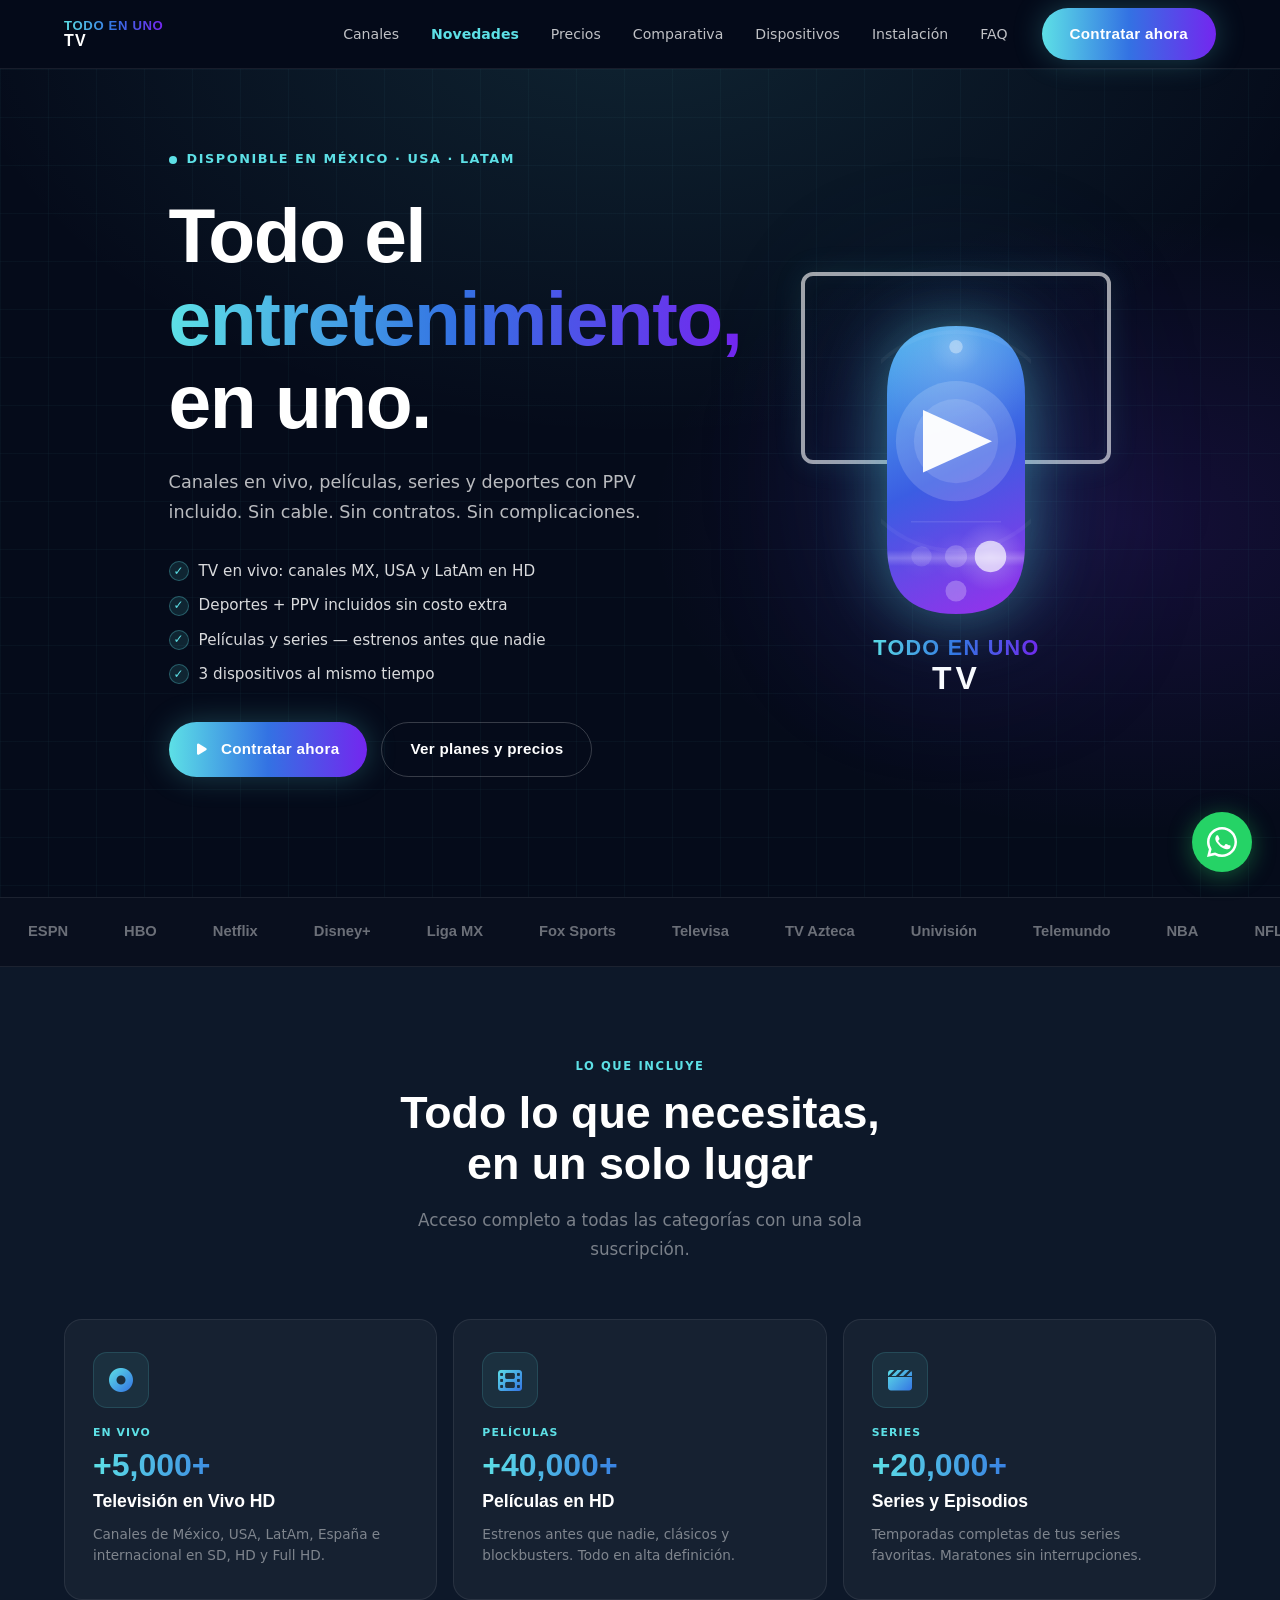
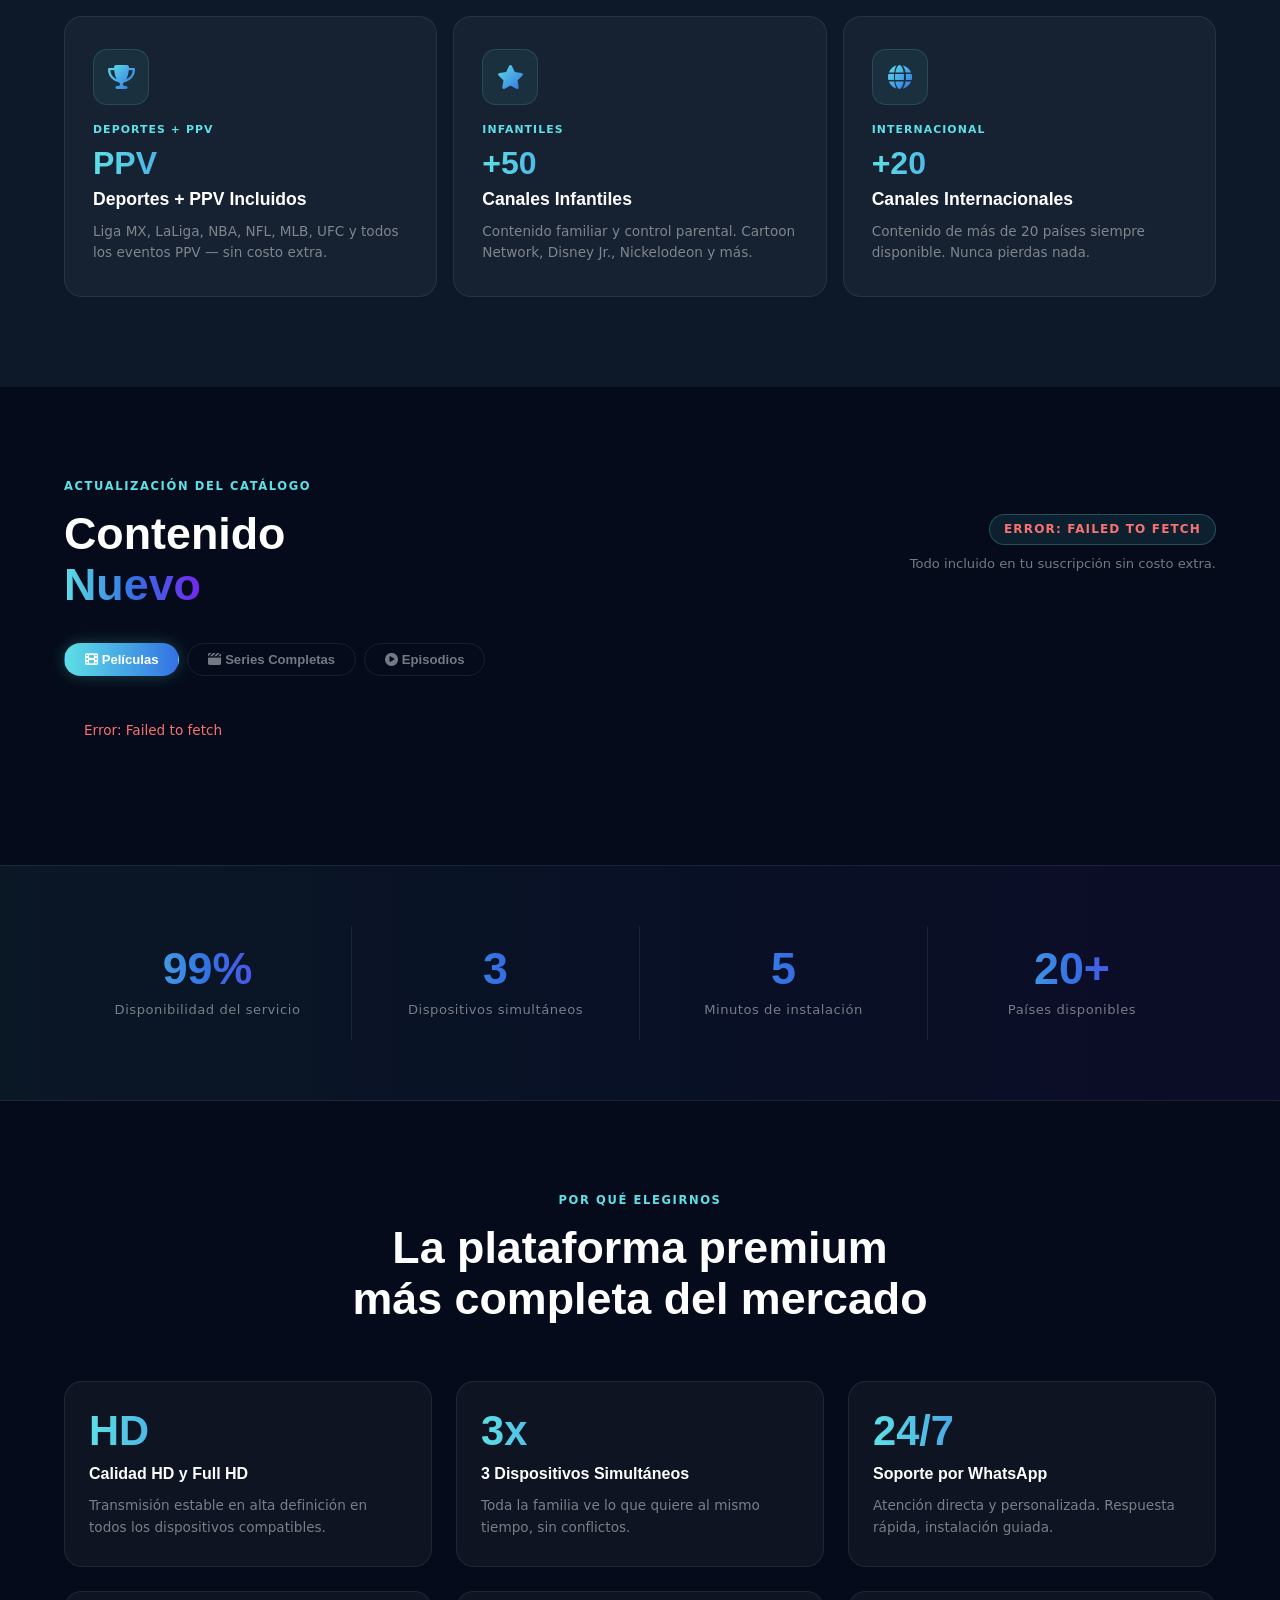
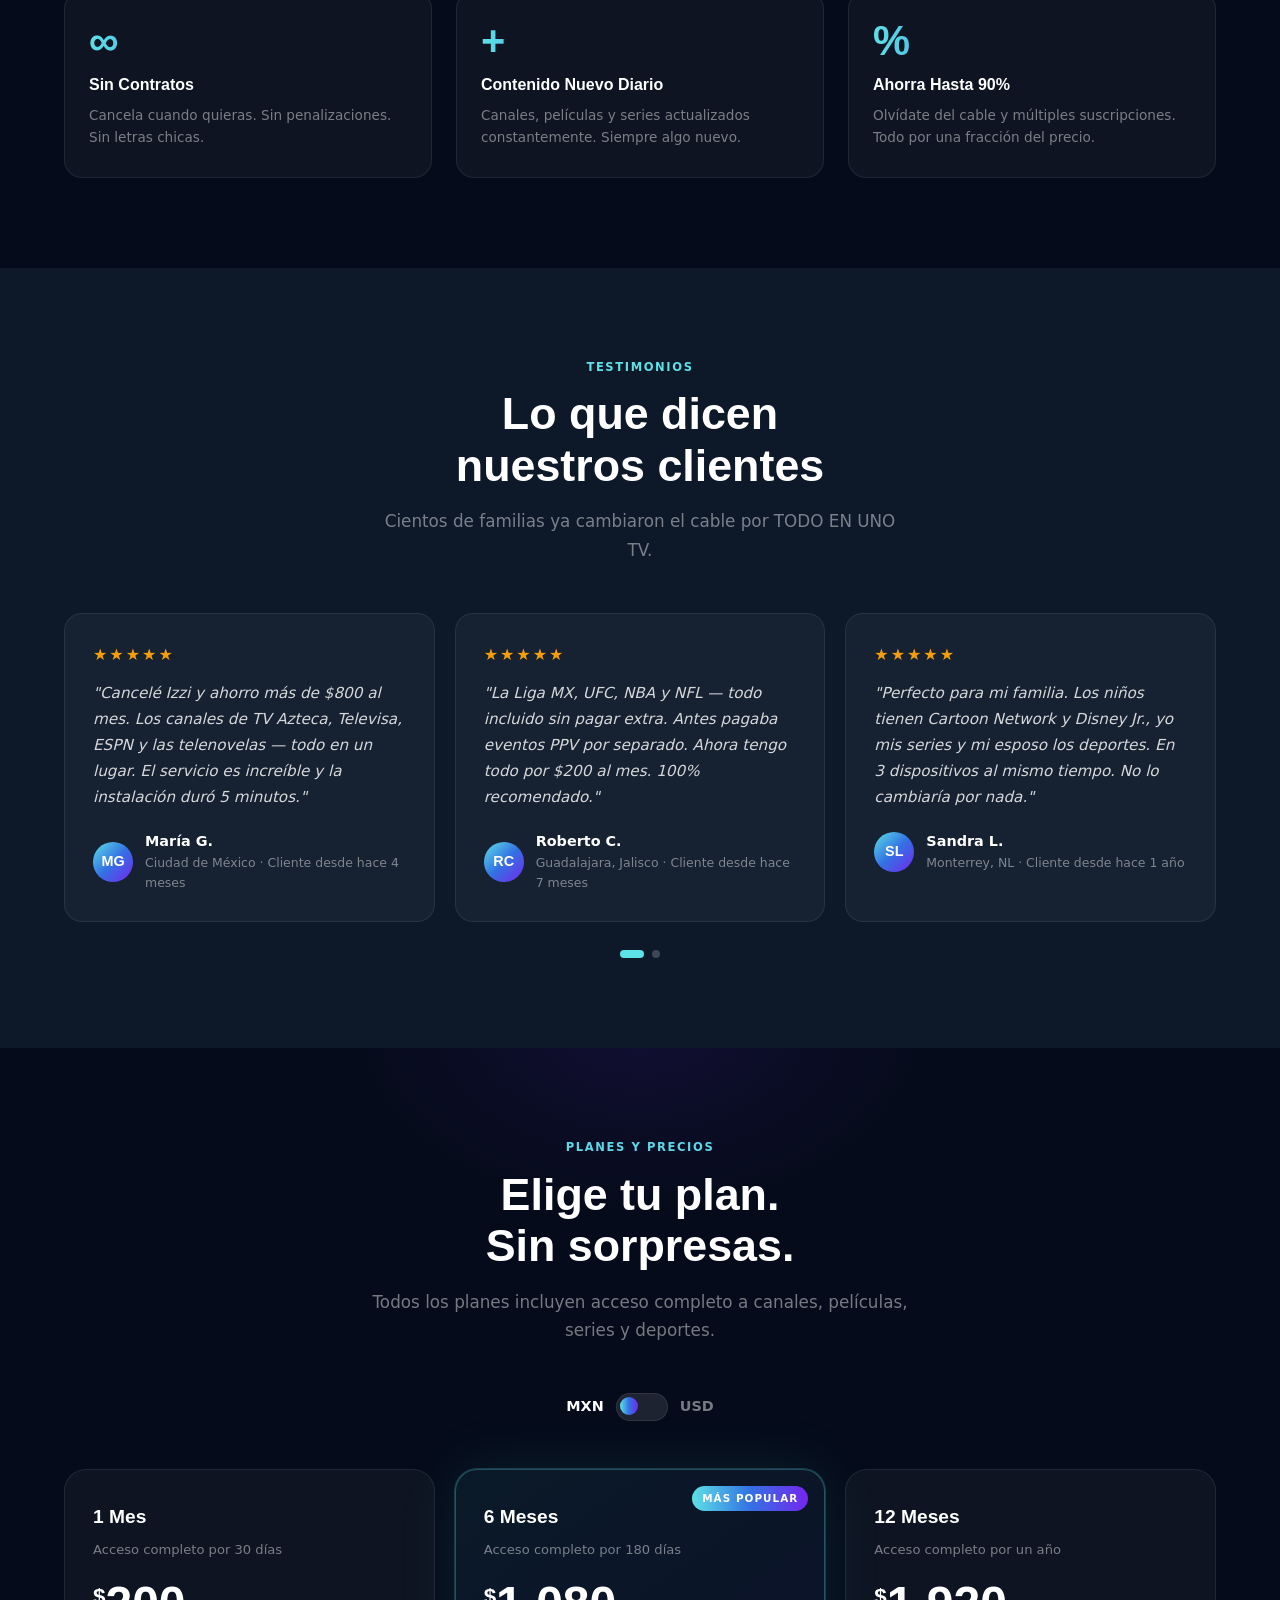
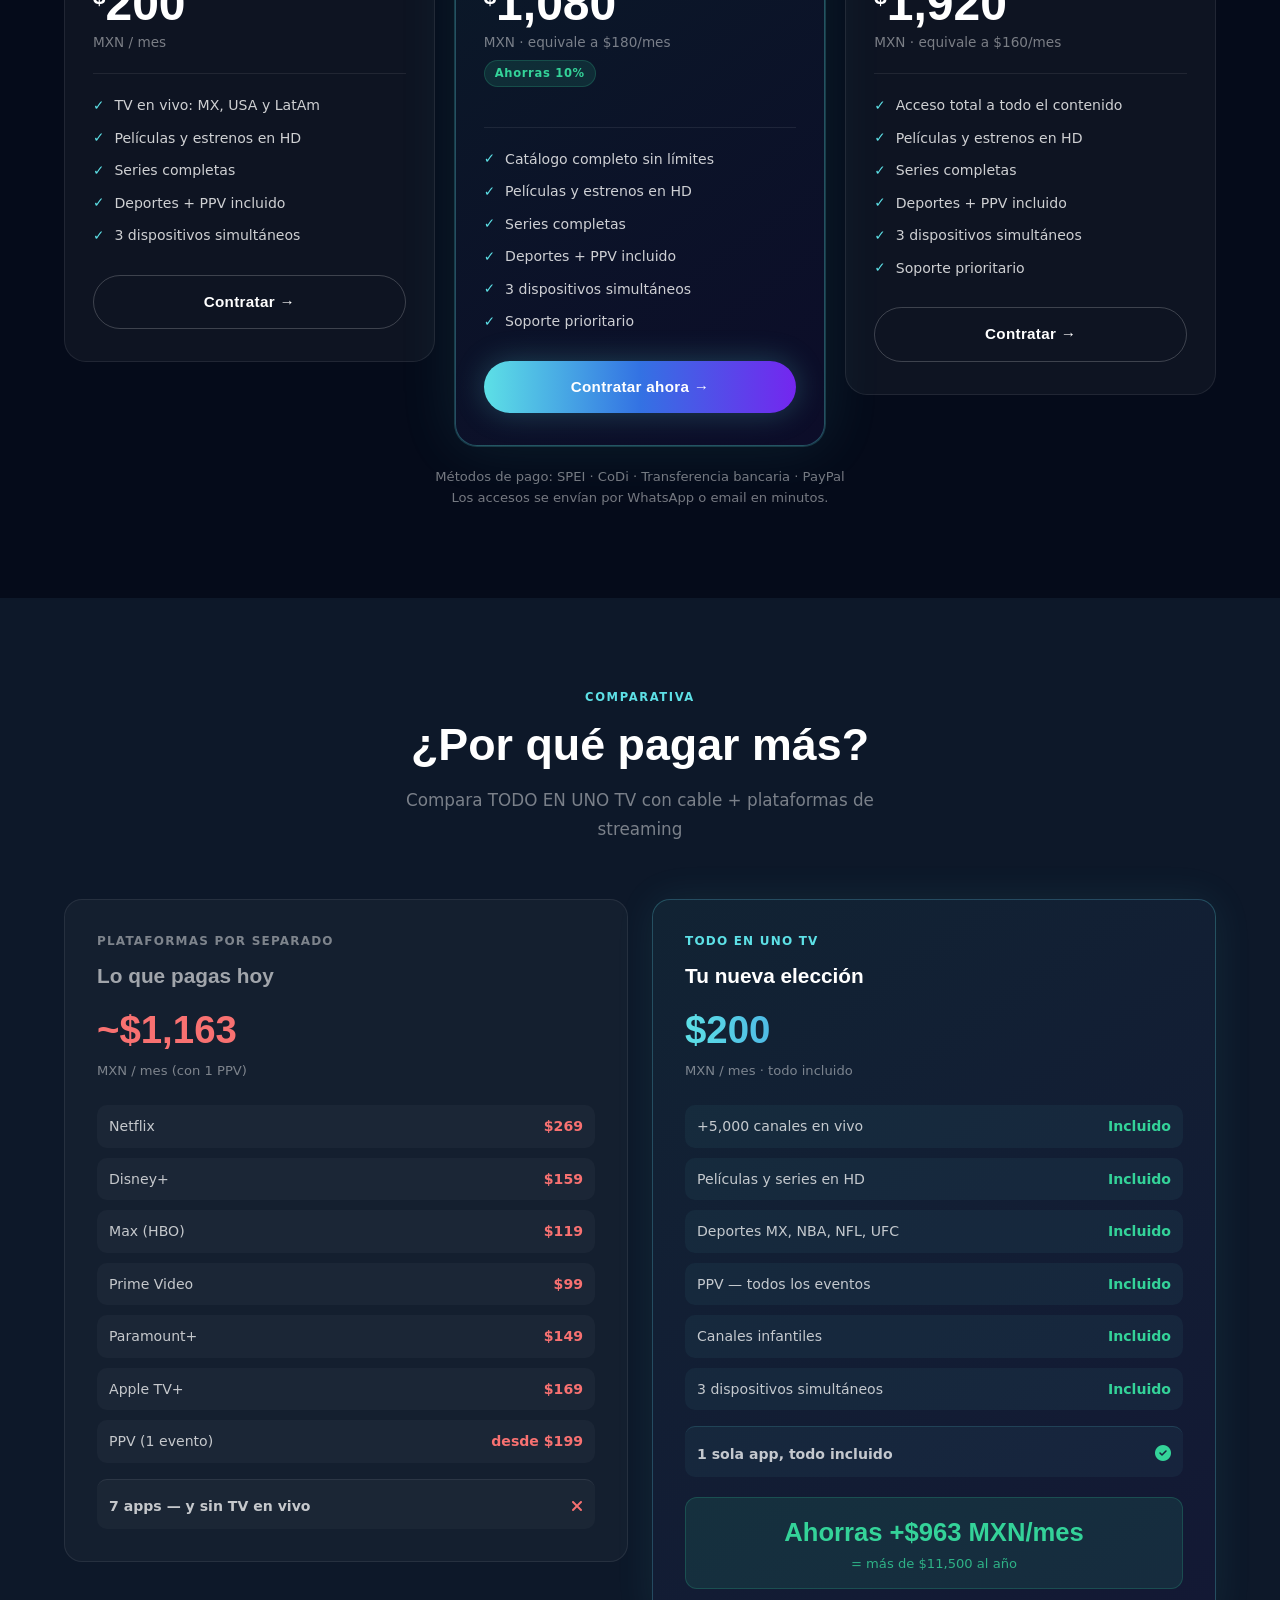
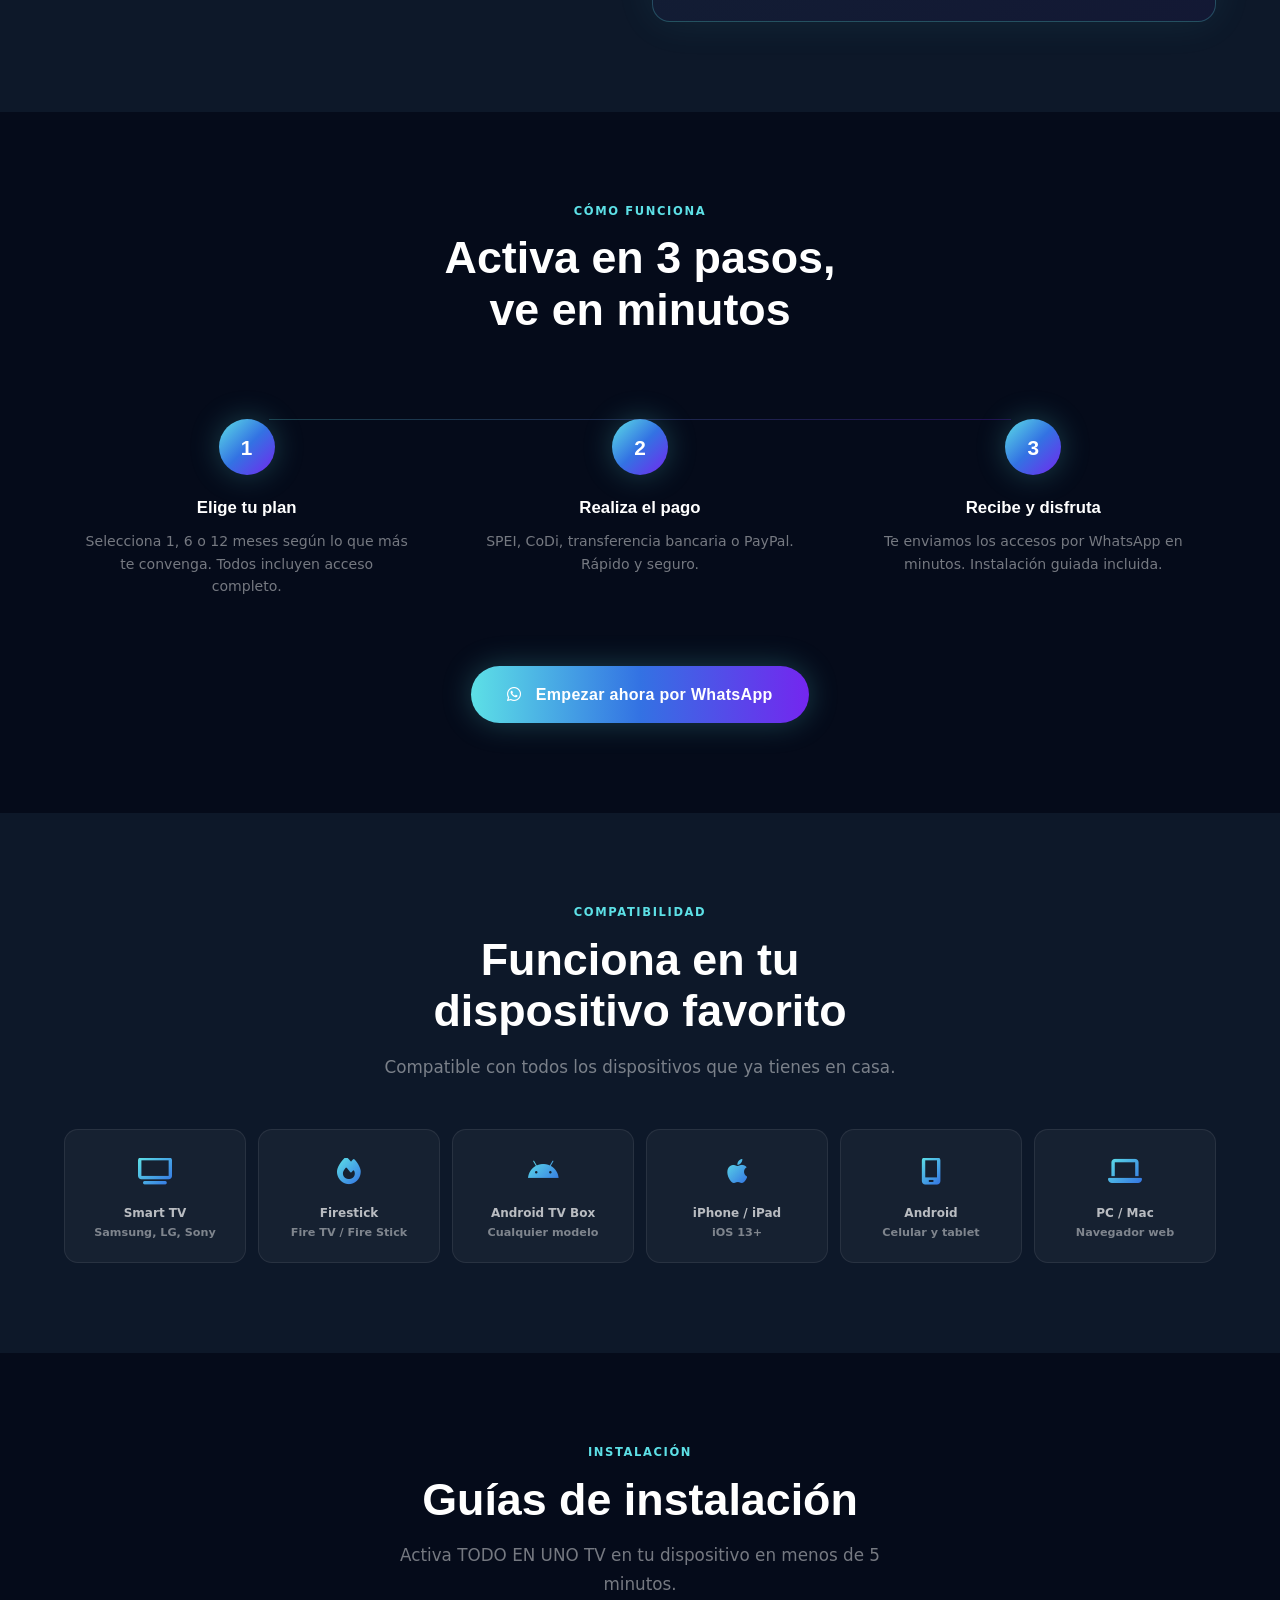
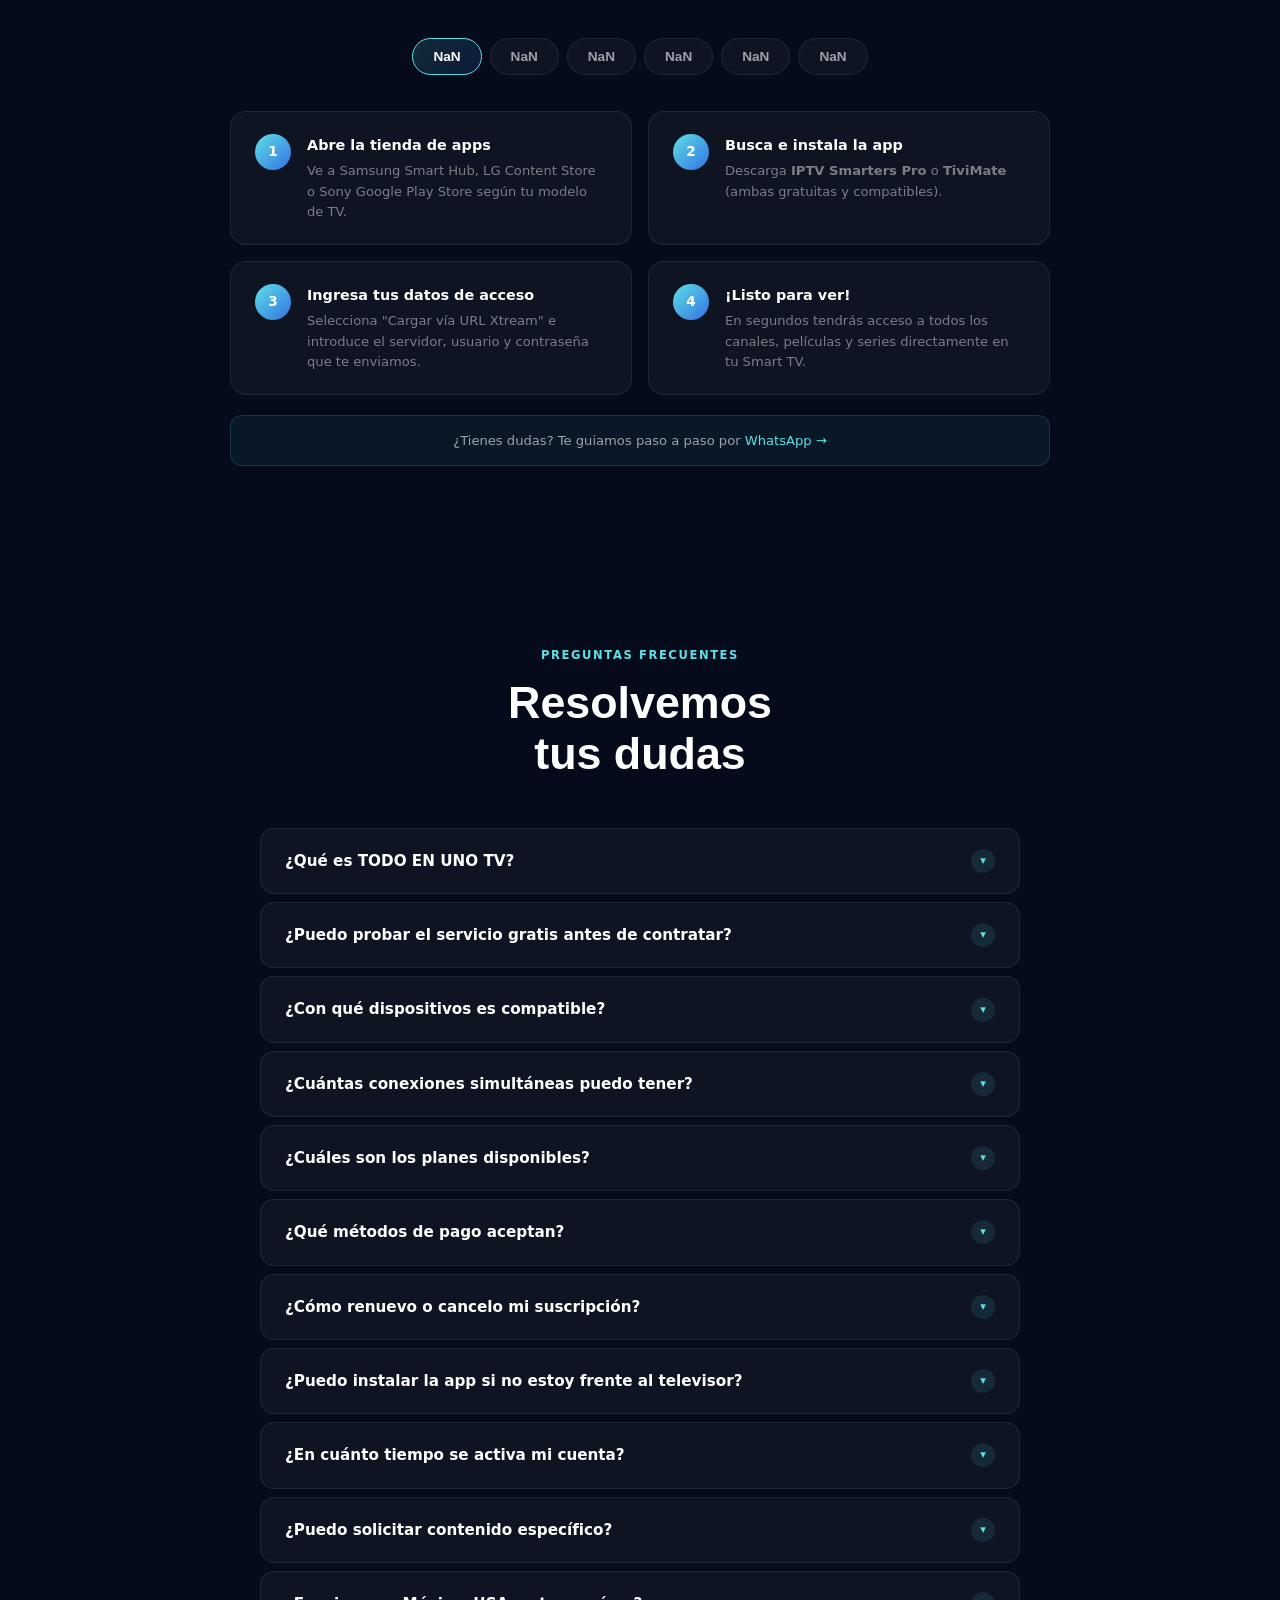
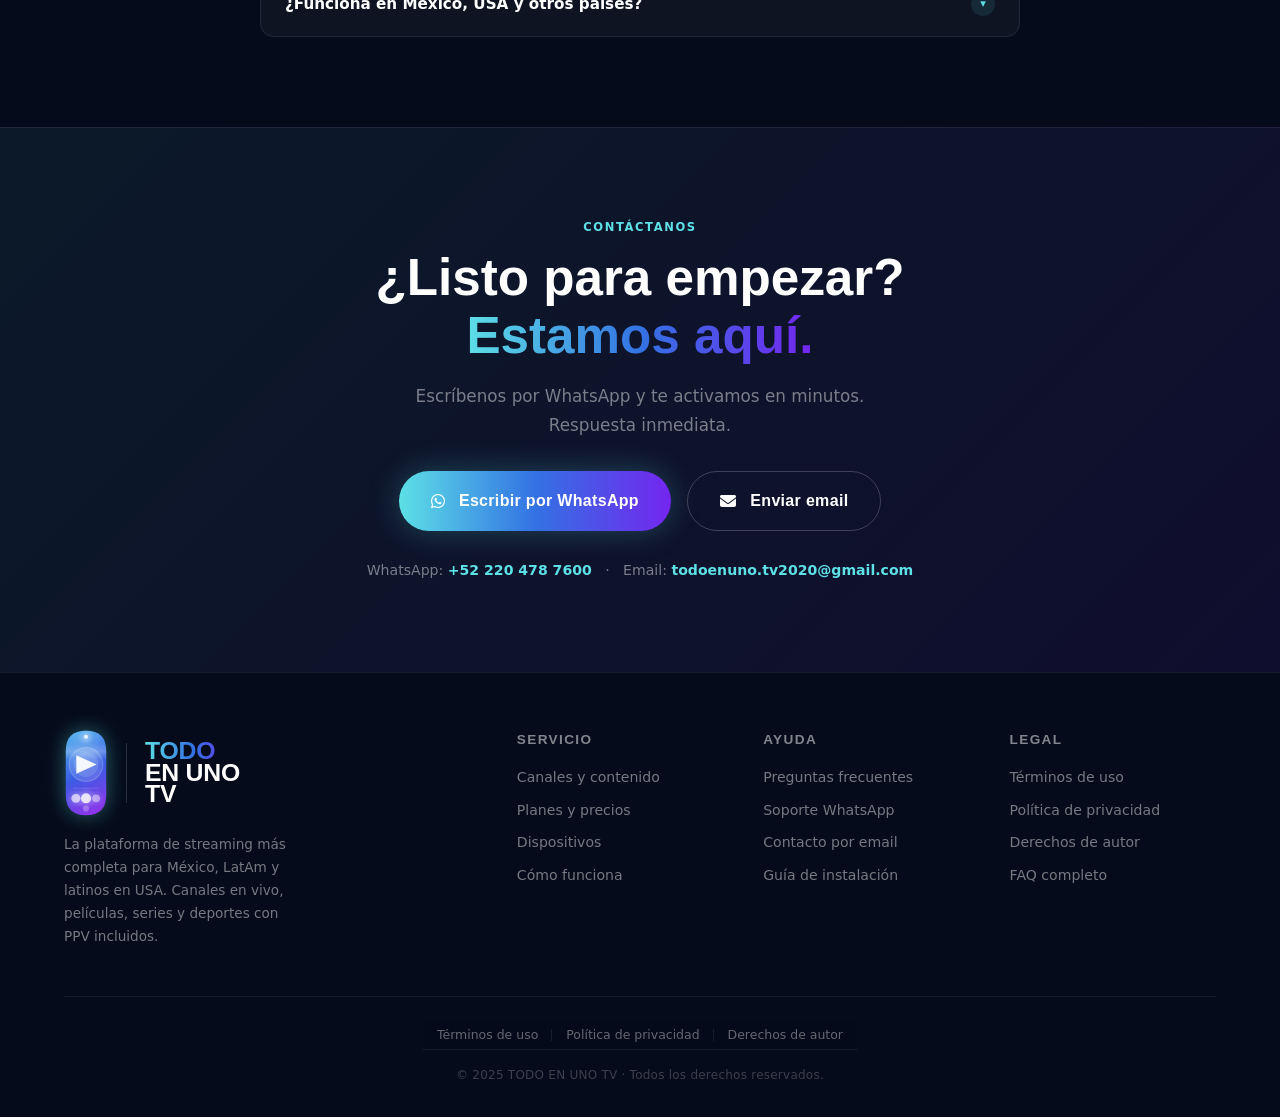
==== todoenunotv-website.html @ 386916bd "Todo en Uno TV — Sitio Web inicial" ====
<!DOCTYPE html>
<html lang="es">
<head>
<meta charset="UTF-8">
<meta name="viewport" content="width=device-width, initial-scale=1.0">
<title>TODO EN UNO TV — +5,000 Canales, Películas y Series en HD</title>
<meta name="description" content="La plataforma de streaming más completa para México, LatAm y latinos en USA. +5,000 canales, +40,000 películas, deportes y PPV incluidos desde $200 MXN/mes.">
<meta property="og:title" content="TODO EN UNO TV — Entretenimiento Sin Límites">
<meta property="og:description" content="+5,000 canales en vivo, películas, series y deportes. La alternativa premium al cable desde $200 MXN/mes.">
<meta property="og:url" content="https://www.todoenunotv.com">
<meta property="og:type" content="website">
<meta name="theme-color" content="#5de0e6">
<link rel="icon" type="image/png" href="[data-uri]">
<link rel="apple-touch-icon" href="[data-uri]">
<link rel="preconnect" href="https://api.fontshare.com">
<link href="https://api.fontshare.com/v2/css?f[]=clash-display@400,500,600,700&f[]=satoshi@300,400,500,700&display=swap" rel="stylesheet">
<link rel="stylesheet" href="https://cdnjs.cloudflare.com/ajax/libs/font-awesome/6.5.1/css/all.min.css">
<style>
/* ══ TOKENS ══════════════════════════════════════════════════════ */
:root{
  --c1:#5de0e6;--c2:#3372e3;--c3:#7426ef;
  --dk:#050B1A;--dk2:#0D1829;--dk3:#0f1e36;
  --grad:linear-gradient(135deg,var(--c1),var(--c2),var(--c3));
  --grad90:linear-gradient(90deg,var(--c1),var(--c2),var(--c3));
  --mu:rgba(255,255,255,.45);
  --border:rgba(255,255,255,.08);
  --glass:rgba(255,255,255,.04);
  --radius:18px;
  --fs-hero:clamp(2.6rem,6vw,5rem);
  --fs-h2:clamp(1.8rem,3.5vw,2.8rem);
  --fs-h3:clamp(1.1rem,2vw,1.4rem);
  --max:1200px;
}

/* ══ RESET ══════════════════════════════════════════════════════ */
*,*::before,*::after{box-sizing:border-box;margin:0;padding:0}
html{scroll-behavior:smooth;scroll-padding-top:72px}
body{
  font-family:'Satoshi',system-ui,sans-serif;
  background:var(--dk);color:#fff;
  overflow-x:hidden;line-height:1.6;
}
a{color:inherit;text-decoration:none}
img{max-width:100%;display:block}
ul{list-style:none}

/* ══ UTILS ══════════════════════════════════════════════════════ */
.container{max-width:var(--max);margin:0 auto;padding:0 24px}
.grad-text{
  background:var(--grad90);
  -webkit-background-clip:text;-webkit-text-fill-color:transparent;
  background-clip:text;
}
.btn{
  display:inline-flex;align-items:center;gap:8px;
  padding:14px 28px;border-radius:999px;font-weight:700;
  font-family:'Satoshi',sans-serif;font-size:.95rem;letter-spacing:.02em;
  cursor:pointer;transition:all .2s;border:none;
}
.btn-primary{
  background:var(--grad90);color:#fff;
  box-shadow:0 0 30px rgba(93,224,230,.25);
}
.btn-primary:hover{transform:translateY(-2px);box-shadow:0 0 40px rgba(93,224,230,.4)}
.btn-ghost{
  background:transparent;color:#fff;
  border:1.5px solid rgba(255,255,255,.2);
}
.btn-ghost:hover{border-color:var(--c1);background:rgba(93,224,230,.07)}
.badge{
  display:inline-block;padding:4px 12px;border-radius:999px;
  font-size:.72rem;font-weight:700;letter-spacing:.1em;text-transform:uppercase;
}
.badge-cyan{background:rgba(93,224,230,.12);color:var(--c1);border:1px solid rgba(93,224,230,.25)}
.badge-purple{background:rgba(116,38,239,.15);color:#b47cf5;border:1px solid rgba(116,38,239,.3)}
.badge-green{background:rgba(52,211,153,.12);color:#34d399;border:1px solid rgba(52,211,153,.25)}

.section{padding:90px 0}
.section-label{
  font-size:.72rem;font-weight:700;letter-spacing:.14em;text-transform:uppercase;
  color:var(--c1);margin-bottom:12px;
}
.section-title{
  font-family:'Clash Display',sans-serif;font-size:var(--fs-h2);
  font-weight:700;line-height:1.15;margin-bottom:16px;
}
.section-sub{
  font-size:1.05rem;color:var(--mu);max-width:540px;line-height:1.7;
}

/* Scroll reveal */
.reveal{opacity:0;transform:translateY(32px);transition:opacity .6s ease,transform .6s ease}
.reveal.visible{opacity:1;transform:none}

/* ══ PROMO BAR ══════════════════════════════════════════════════ */
#promo-bar{
  background:linear-gradient(90deg,rgba(93,224,230,.12),rgba(116,38,239,.15),rgba(93,224,230,.12));
  border-bottom:1px solid rgba(93,224,230,.15);
  padding:9px 24px;text-align:center;
  font-size:.82rem;font-weight:600;position:relative;
}
#promo-bar span{color:var(--c1);font-weight:700}
#close-promo{
  position:absolute;right:16px;top:50%;transform:translateY(-50%);
  background:none;border:none;color:var(--mu);cursor:pointer;font-size:1.1rem;
  line-height:1;
}

/* ══ NAV ════════════════════════════════════════════════════════ */
nav{
  position:sticky;top:0;z-index:1000;
  background:rgba(5,11,26,.85);
  backdrop-filter:blur(20px);-webkit-backdrop-filter:blur(20px);
  border-bottom:1px solid var(--border);
  transition:background .3s;
}
.nav-inner{
  display:flex;align-items:center;gap:8px;
  height:68px;max-width:var(--max);margin:0 auto;padding:0 24px;
}
.nav-logo{display:flex;align-items:center;gap:10px;flex-shrink:0}
.nav-logo-text{
  font-family:'Clash Display',sans-serif;
  font-size:1rem;font-weight:700;line-height:1.1;
}
.nav-links{
  display:flex;align-items:center;gap:4px;margin-left:auto;
}
.nav-links a{
  font-size:.88rem;font-weight:500;padding:6px 14px;border-radius:8px;
  color:rgba(255,255,255,.75);transition:all .18s;
}
.nav-links a:hover{color:#fff;background:var(--glass)}
.nav-cta{margin-left:12px}
#menu-btn{
  display:none;background:none;border:none;color:#fff;cursor:pointer;
  padding:4px;margin-left:auto;
}
#mobile-menu{
  display:none;position:fixed;inset:0;z-index:999;
  background:rgba(5,11,26,.97);flex-direction:column;
  align-items:center;justify-content:center;gap:24px;
}
#mobile-menu.open{display:flex}
#mobile-menu a{font-family:'Clash Display',sans-serif;font-size:1.6rem;font-weight:700;color:#fff}
#mobile-menu .close-menu{
  position:absolute;top:24px;right:24px;background:none;border:none;
  color:#fff;font-size:2rem;cursor:pointer;
}

/* ══ HERO ═══════════════════════════════════════════════════════ */
#hero{
  min-height:92vh;display:flex;align-items:center;
  position:relative;overflow:hidden;
  background:radial-gradient(ellipse 80% 80% at 50% -10%,rgba(93,224,230,.12) 0%,transparent 68%),
             radial-gradient(ellipse 60% 60% at 88% 55%,rgba(116,38,239,.14) 0%,transparent 62%),
             var(--dk);
  padding:80px 0;
}
.hero-grid{
  position:absolute;inset:0;
  background-image:
    linear-gradient(rgba(93,224,230,.035) 1px,transparent 1px),
    linear-gradient(90deg,rgba(93,224,230,.035) 1px,transparent 1px);
  background-size:48px 48px;
}
.hero-inner{
  position:relative;z-index:2;
  display:grid;grid-template-columns:1fr auto;gap:60px;align-items:center;
}
.hero-content{}
.hero-eyebrow{display:flex;align-items:center;gap:10px;margin-bottom:24px}
.hero-dot{
  width:8px;height:8px;border-radius:50%;background:var(--c1);
  animation:pulse-dot 2s infinite;flex-shrink:0;
}
@keyframes pulse-dot{
  0%,100%{box-shadow:0 0 0 0 rgba(93,224,230,.5)}
  50%{box-shadow:0 0 0 8px rgba(93,224,230,0)}
}
.hero-eyebrow span{
  font-size:.8rem;font-weight:700;letter-spacing:.12em;text-transform:uppercase;
  color:var(--c1);
}
.hero-title{
  font-family:'Clash Display',sans-serif;
  font-size:var(--fs-hero);font-weight:700;line-height:1.08;
  margin-bottom:24px;letter-spacing:-.02em;
}
.hero-sub{
  font-size:1.1rem;color:rgba(255,255,255,.72);
  max-width:520px;line-height:1.72;margin-bottom:32px;
}
.hero-checks{display:flex;flex-direction:column;gap:10px;margin-bottom:36px}
.hero-check{
  display:flex;align-items:center;gap:10px;
  font-size:.95rem;color:rgba(255,255,255,.85);
}
.hero-check-icon{
  width:20px;height:20px;border-radius:50%;
  background:rgba(93,224,230,.12);border:1.5px solid rgba(93,224,230,.3);
  display:flex;align-items:center;justify-content:center;flex-shrink:0;
  font-size:.75rem;color:var(--c1);
}
.hero-btns{display:flex;gap:14px;flex-wrap:wrap;margin-bottom:40px}
.hero-stats{display:flex;gap:32px;flex-wrap:wrap}
.hero-stat{}
.hero-stat-n{
  font-family:'Clash Display',sans-serif;font-size:1.8rem;font-weight:700;
  background:var(--grad90);-webkit-background-clip:text;-webkit-text-fill-color:transparent;background-clip:text;
  line-height:1;
}
.hero-stat-l{font-size:.75rem;color:var(--mu);margin-top:3px;letter-spacing:.04em}

.hero-visual{display:flex;flex-direction:column;align-items:center;gap:16px;flex-shrink:0}

/* ── Hero TV screen ─────────────────────────────────── */
.hero-tv-wrap{position:relative;display:flex;flex-direction:column;align-items:center}
.hero-tv{
  width:300px;height:185px;
  background:#050B1A;
  border:1.5px solid rgba(93,224,230,.28);
  border-radius:14px;overflow:hidden;position:relative;
  box-shadow:0 0 40px rgba(93,224,230,.12),0 0 80px rgba(51,114,227,.08),inset 0 0 40px rgba(5,11,26,.6);
}
.hero-tv::before{
  content:'';position:absolute;inset:0;
  background:
    radial-gradient(ellipse at 25% 55%,rgba(93,224,230,.13) 0%,transparent 55%),
    radial-gradient(ellipse at 75% 40%,rgba(116,38,239,.11) 0%,transparent 55%),
    radial-gradient(ellipse at 50% 80%,rgba(51,114,227,.09) 0%,transparent 50%);
}
.hero-tv-channels{
  position:absolute;inset:0;padding:14px 12px;
  display:grid;grid-template-columns:repeat(3,1fr);grid-template-rows:repeat(2,1fr);gap:7px;
}
.hero-tv-ch{
  border-radius:7px;overflow:hidden;position:relative;
  border:1px solid rgba(255,255,255,.07);
}
.hero-tv-ch:nth-child(1){background:linear-gradient(135deg,rgba(93,224,230,.18),rgba(51,114,227,.22))}
.hero-tv-ch:nth-child(2){background:linear-gradient(135deg,rgba(116,38,239,.22),rgba(51,114,227,.18))}
.hero-tv-ch:nth-child(3){background:linear-gradient(135deg,rgba(51,114,227,.2),rgba(93,224,230,.12))}
.hero-tv-ch:nth-child(4){background:linear-gradient(135deg,rgba(93,224,230,.12),rgba(116,38,239,.18))}
.hero-tv-ch:nth-child(5){background:linear-gradient(135deg,rgba(51,114,227,.22),rgba(93,224,230,.15))}
.hero-tv-ch:nth-child(6){background:linear-gradient(135deg,rgba(116,38,239,.15),rgba(51,114,227,.2))}
.hero-tv-ch-label{
  position:absolute;bottom:4px;left:5px;
  font-size:.52rem;font-weight:700;letter-spacing:.04em;
  color:rgba(255,255,255,.55);text-transform:uppercase;
}
.hero-tv-live{
  position:absolute;top:4px;right:4px;
  font-size:.45rem;font-weight:700;letter-spacing:.06em;
  background:#e74c3c;color:#fff;padding:1px 4px;border-radius:3px;
}
.hero-tv-stand-neck{width:30px;height:12px;background:rgba(255,255,255,.07);margin:0 auto}
.hero-tv-stand-base{
  width:90px;height:6px;
  background:linear-gradient(90deg,transparent,rgba(93,224,230,.2),transparent);
  border-radius:3px;margin:0 auto;
}
.hero-canvas-wrap{
  position:relative;
  filter:drop-shadow(0 0 40px rgba(93,224,230,.35)) drop-shadow(0 0 100px rgba(51,114,227,.18));
}
.hero-devices{
  display:flex;gap:8px;flex-wrap:wrap;justify-content:center;max-width:240px;
}
.hero-device-chip{
  background:rgba(255,255,255,.06);border:1px solid var(--border);
  border-radius:8px;padding:4px 10px;font-size:.72rem;font-weight:600;
  color:rgba(255,255,255,.6);
}

/* ══ MARQUEE ════════════════════════════════════════════════════ */
#marquee{
  padding:22px 0;
  border-top:1px solid var(--border);border-bottom:1px solid var(--border);
  background:rgba(255,255,255,.015);overflow:hidden;
}
.marquee-track{
  display:flex;gap:0;animation:marquee-scroll 90s linear infinite;
  width:max-content;
}
.marquee-track:hover{animation-play-state:paused}
.marquee-item{
  padding:0 28px;font-family:'Clash Display',sans-serif;font-size:.92rem;
  font-weight:600;color:rgba(255,255,255,.4);white-space:nowrap;
  transition:color .2s;
}
.marquee-item:hover{color:var(--c1)}
@keyframes marquee-scroll{from{transform:translateX(0)}to{transform:translateX(-50%)}}
@keyframes shimmer{0%{background-position:200% 0}100%{background-position:-200% 0}}

/* ══ CATEGORIES ═════════════════════════════════════════════════ */
#categories{background:var(--dk2)}
.cat-grid{
  display:grid;
  grid-template-columns:repeat(3,1fr);
  gap:16px;
}
.cat-card{
  background:var(--glass);border:1px solid var(--border);
  border-radius:var(--radius);padding:32px 28px;
  transition:all .25s;cursor:default;position:relative;overflow:hidden;
}
.cat-card::before{
  content:'';position:absolute;inset:0;
  background:var(--grad);opacity:0;transition:opacity .3s;
  border-radius:var(--radius);
}
.cat-card:hover{border-color:rgba(93,224,230,.3);transform:translateY(-4px);
  box-shadow:0 20px 60px rgba(0,0,0,.3),0 0 30px rgba(93,224,230,.08)}
.cat-icon{
  font-size:1.5rem;margin-bottom:16px;
  display:inline-flex;align-items:center;justify-content:center;
  width:56px;height:56px;border-radius:14px;
  background:rgba(93,224,230,.08);border:1px solid rgba(93,224,230,.15);
}
.cat-icon i{
  background:linear-gradient(135deg,var(--c1),var(--c2));
  -webkit-background-clip:text;-webkit-text-fill-color:transparent;background-clip:text;
}
.cat-badge{font-size:.68rem;font-weight:700;letter-spacing:.1em;text-transform:uppercase;color:var(--c1);margin-bottom:8px}
.cat-count{
  font-family:'Clash Display',sans-serif;font-size:2rem;font-weight:700;
  background:var(--grad90);-webkit-background-clip:text;-webkit-text-fill-color:transparent;background-clip:text;
  line-height:1;margin-bottom:6px;
}
.cat-title{font-family:'Clash Display',sans-serif;font-size:1.1rem;font-weight:600;margin-bottom:8px}
.cat-desc{font-size:.85rem;color:var(--mu);line-height:1.6}

/* ══ FEATURES ═══════════════════════════════════════════════════ */
.feat-grid{
  display:grid;grid-template-columns:repeat(3,1fr);gap:24px;
}
.feat-card{
  background:var(--glass);border:1px solid var(--border);
  border-radius:var(--radius);padding:28px 24px;
  transition:all .2s;
}
.feat-card:hover{border-color:rgba(93,224,230,.25);background:rgba(93,224,230,.04)}
.feat-num{
  font-family:'Clash Display',sans-serif;font-size:2.6rem;font-weight:700;
  background:var(--grad90);-webkit-background-clip:text;-webkit-text-fill-color:transparent;background-clip:text;
  line-height:1;margin-bottom:10px;
}
.feat-title{font-family:'Clash Display',sans-serif;font-size:1rem;font-weight:600;margin-bottom:8px}
.feat-desc{font-size:.85rem;color:var(--mu);line-height:1.6}

/* ══ STATS BAR ══════════════════════════════════════════════════ */
#stats{
  background:linear-gradient(90deg,rgba(93,224,230,.06),rgba(51,114,227,.06),rgba(116,38,239,.06));
  border-top:1px solid var(--border);border-bottom:1px solid var(--border);
  padding:60px 0;
}
.stats-grid{
  display:grid;grid-template-columns:repeat(4,1fr);gap:0;
}
.stat-item{
  text-align:center;padding:20px;
  border-right:1px solid var(--border);
}
.stat-item:last-child{border-right:none}
.stat-n{
  font-family:'Clash Display',sans-serif;font-size:2.8rem;font-weight:700;
  background:var(--grad90);-webkit-background-clip:text;-webkit-text-fill-color:transparent;background-clip:text;
  line-height:1;margin-bottom:8px;
}
.stat-l{font-size:.82rem;color:var(--mu);letter-spacing:.04em}

/* ══ TESTIMONIALS ════════════════════════════════════════════════ */
#testimonials{background:var(--dk2)}
.testi-slider{overflow:hidden;position:relative}
.testi-track{
  display:flex;gap:20px;transition:transform .5s cubic-bezier(.4,0,.2,1);
}
.testi-card{
  background:var(--glass);border:1px solid var(--border);
  border-radius:var(--radius);padding:28px;flex-shrink:0;
}
.testi-stars{color:#f59e0b;font-size:1rem;margin-bottom:14px;letter-spacing:2px}
.testi-text{
  font-size:.95rem;color:rgba(255,255,255,.82);line-height:1.7;
  margin-bottom:20px;font-style:italic;
}
.testi-text::before{content:'"'}
.testi-text::after{content:'"'}
.testi-author{display:flex;align-items:center;gap:12px}
.testi-avatar{
  width:40px;height:40px;border-radius:50%;
  display:flex;align-items:center;justify-content:center;
  font-family:'Clash Display',sans-serif;font-size:.9rem;font-weight:700;
  background:var(--grad);color:#fff;flex-shrink:0;
}
.testi-name{font-weight:700;font-size:.9rem}
.testi-loc{font-size:.78rem;color:var(--mu)}
.testi-nav{display:flex;gap:8px;justify-content:center;margin-top:28px}
.testi-dot{
  width:8px;height:8px;border-radius:50%;
  background:rgba(255,255,255,.2);border:none;cursor:pointer;transition:.2s;
}
.testi-dot.active{background:var(--c1);width:24px;border-radius:4px}

/* ══ PRICING ════════════════════════════════════════════════════ */
#pricing{position:relative;overflow:hidden}
#pricing::before{
  content:'';position:absolute;top:-20%;left:50%;transform:translateX(-50%);
  width:600px;height:400px;
  background:radial-gradient(ellipse,rgba(116,38,239,.12) 0%,transparent 70%);
  pointer-events:none;
}
.pricing-toggle{
  display:flex;align-items:center;gap:12px;justify-content:center;
  margin-bottom:48px;
}
.toggle-label{font-size:.9rem;font-weight:600;color:var(--mu);transition:.2s}
.toggle-label.active{color:#fff}
.toggle-switch{
  width:52px;height:28px;border-radius:999px;
  background:rgba(255,255,255,.1);border:1.5px solid var(--border);
  cursor:pointer;position:relative;transition:.2s;
}
.toggle-thumb{
  position:absolute;top:3px;left:3px;
  width:18px;height:18px;border-radius:50%;
  background:var(--grad90);transition:.2s;
}
.toggle-switch.usd .toggle-thumb{left:calc(100% - 21px)}
.pricing-grid{
  display:grid;grid-template-columns:repeat(3,1fr);gap:20px;align-items:start;
}
.plan-card{
  background:var(--glass);border:1px solid var(--border);
  border-radius:22px;padding:32px 28px;transition:all .3s;position:relative;overflow:hidden;
}
.plan-card.featured{
  background:linear-gradient(145deg,rgba(93,224,230,.07),rgba(116,38,239,.07));
  border-color:rgba(93,224,230,.3);
  box-shadow:0 0 60px rgba(93,224,230,.1),0 0 0 1px rgba(93,224,230,.2);
}
.plan-card:hover:not(.featured){border-color:rgba(93,224,230,.2);transform:translateY(-4px)}
.plan-featured-badge{
  position:absolute;top:16px;right:16px;
  background:var(--grad90);color:#fff;
  font-size:.65rem;font-weight:700;letter-spacing:.1em;text-transform:uppercase;
  padding:4px 10px;border-radius:999px;
}
.plan-name{
  font-family:'Clash Display',sans-serif;font-size:1.2rem;font-weight:700;
  margin-bottom:6px;
}
.plan-duration{font-size:.82rem;color:var(--mu);margin-bottom:20px}
.plan-price-wrap{margin-bottom:6px}
.plan-price{
  font-family:'Clash Display',sans-serif;font-size:3rem;font-weight:700;
  line-height:1;
}
.plan-price-cur{font-size:1.4rem;vertical-align:top;margin-top:6px;display:inline-block}
.plan-price-period{font-size:.85rem;color:var(--mu);margin-top:4px}
.plan-save{
  display:inline-block;margin-bottom:20px;
  background:rgba(52,211,153,.12);color:#34d399;border:1px solid rgba(52,211,153,.2);
  border-radius:999px;font-size:.72rem;font-weight:700;padding:3px 10px;letter-spacing:.06em;
}
.plan-divider{height:1px;background:var(--border);margin:20px 0}
.plan-features{display:flex;flex-direction:column;gap:10px;margin-bottom:28px}
.plan-feat{display:flex;align-items:center;gap:10px;font-size:.88rem;color:rgba(255,255,255,.8)}
.plan-feat-icon{color:var(--c1);font-size:.85rem;flex-shrink:0}
.plan-cta{width:100%;text-align:center;justify-content:center}

/* ══ COMPARISON ═════════════════════════════════════════════════ */
#comparison{background:var(--dk2)}
.comp-wrap{
  display:grid;grid-template-columns:1fr 1fr;gap:24px;align-items:start;
}
.comp-box{
  border-radius:var(--radius);padding:32px;
}
.comp-cable{
  background:rgba(255,255,255,.03);border:1px solid var(--border);
}
.comp-teutv{
  background:linear-gradient(145deg,rgba(93,224,230,.06),rgba(116,38,239,.06));
  border:1px solid rgba(93,224,230,.25);
  box-shadow:0 0 40px rgba(93,224,230,.08);
}
.comp-header{margin-bottom:24px}
.comp-title{font-family:'Clash Display',sans-serif;font-size:1.3rem;font-weight:700;margin-bottom:6px}
.comp-price{font-family:'Clash Display',sans-serif;font-size:2.4rem;font-weight:700}
.comp-price-label{font-size:.82rem;color:var(--mu)}
.comp-rows{display:flex;flex-direction:column;gap:10px}
.comp-row{
  display:flex;justify-content:space-between;align-items:center;
  padding:10px 12px;border-radius:10px;font-size:.88rem;
}
.comp-row.cable-row{background:rgba(255,255,255,.03)}
.comp-row.teutv-row{background:rgba(93,224,230,.05)}
.comp-row-label{color:rgba(255,255,255,.75)}
.comp-row-val{font-weight:700}
.comp-row-val.red{color:#f87171}
.comp-row-val.green{color:#34d399}
.comp-savings{
  margin-top:20px;padding:14px 18px;border-radius:12px;
  background:rgba(52,211,153,.1);border:1px solid rgba(52,211,153,.2);
  text-align:center;
}
.comp-savings-n{
  font-family:'Clash Display',sans-serif;font-size:1.6rem;font-weight:700;color:#34d399;
}
.comp-savings-l{font-size:.82rem;color:rgba(52,211,153,.8)}

/* ══ HOW IT WORKS ════════════════════════════════════════════════ */
.steps-grid{display:grid;grid-template-columns:repeat(3,1fr);gap:28px;position:relative}
.steps-grid::before{
  content:'';position:absolute;top:28px;left:calc(16.6% + 14px);right:calc(16.6% + 14px);
  height:1px;background:linear-gradient(90deg,var(--c1),var(--c3));
  opacity:.25;
}
.step-card{text-align:center;padding:28px 20px}
.step-num{
  width:56px;height:56px;border-radius:50%;
  background:var(--grad);
  display:flex;align-items:center;justify-content:center;
  font-family:'Clash Display',sans-serif;font-size:1.3rem;font-weight:700;
  margin:0 auto 20px;
  box-shadow:0 0 30px rgba(93,224,230,.25);
}
.step-title{font-family:'Clash Display',sans-serif;font-size:1.05rem;font-weight:700;margin-bottom:8px}
.step-desc{font-size:.88rem;color:var(--mu);line-height:1.6}

/* ══ DEVICES ════════════════════════════════════════════════════ */
#devices{background:var(--dk2)}
.devices-grid{
  display:grid;grid-template-columns:repeat(6,1fr);gap:12px;
}
.device-card{
  background:var(--glass);border:1px solid var(--border);
  border-radius:14px;padding:20px 12px;text-align:center;
  transition:all .2s;
}
.device-card:hover{border-color:rgba(93,224,230,.3);transform:translateY(-3px)}
.device-icon{font-size:1.7rem;margin-bottom:10px;display:block}
.device-icon i{
  background:linear-gradient(135deg,var(--c1),var(--c2));
  -webkit-background-clip:text;-webkit-text-fill-color:transparent;background-clip:text;
}
.device-name{font-size:.75rem;font-weight:600;color:rgba(255,255,255,.7)}

/* ══ GUIDES ══════════════════════════════════════════════════════ */
#guides{background:var(--dk)}
.guides-tabs{display:flex;gap:8px;flex-wrap:wrap;justify-content:center;margin-bottom:36px}
.guide-tab{
  display:flex;align-items:center;gap:8px;
  padding:10px 20px;border-radius:40px;border:1px solid var(--border);
  background:var(--glass);color:rgba(255,255,255,.6);
  font-size:.85rem;font-weight:600;cursor:pointer;transition:all .2s;
  font-family:'Satoshi',sans-serif;
}
.guide-tab:hover{border-color:rgba(93,224,230,.4);color:#fff}
.guide-tab.active{
  background:linear-gradient(135deg,rgba(93,224,230,.15),rgba(51,114,227,.15));
  border-color:var(--c1);color:#fff;
}
.guide-panel{display:none}
.guide-panel.active{display:block}
.guide-steps{
  max-width:820px;margin:0 auto;
  display:grid;grid-template-columns:repeat(2,1fr);gap:16px;
}
.guide-step{
  background:var(--glass);border:1px solid var(--border);
  border-radius:16px;padding:22px 24px;
  display:flex;gap:16px;align-items:flex-start;
  transition:border-color .2s;
}
.guide-step:hover{border-color:rgba(93,224,230,.25)}
.guide-step-num{
  min-width:36px;height:36px;border-radius:50%;
  background:linear-gradient(135deg,var(--c1),var(--c2));
  display:flex;align-items:center;justify-content:center;
  font-weight:800;font-size:.85rem;color:#fff;flex-shrink:0;
}
.guide-step-body{}
.guide-step-title{font-weight:700;font-size:.9rem;margin-bottom:4px;color:#fff}
.guide-step-desc{font-size:.82rem;color:var(--mu);line-height:1.55}
.guide-note{
  max-width:820px;margin:20px auto 0;
  padding:14px 20px;border-radius:12px;
  background:rgba(93,224,230,.06);border:1px solid rgba(93,224,230,.15);
  font-size:.82rem;color:rgba(255,255,255,.6);text-align:center;
}
.guide-note a{color:var(--c1);text-decoration:none}
.guide-note a:hover{text-decoration:underline}
@media(max-width:600px){
  .guide-steps{grid-template-columns:1fr}
}

/* ══ CONTENIDO NUEVO ══════════════════════════════════════════ */
#nuevo-contenido{background:var(--dk)}
.nuevo-header{display:flex;align-items:center;gap:16px;flex-wrap:wrap;margin-bottom:32px}
.nuevo-date{
  display:inline-flex;align-items:center;gap:6px;
  padding:5px 14px;border-radius:999px;
  background:rgba(93,224,230,.1);border:1px solid rgba(93,224,230,.25);
  font-size:.72rem;font-weight:700;letter-spacing:.1em;text-transform:uppercase;color:var(--c1);
}
.content-tabs{display:flex;gap:8px;flex-wrap:wrap;margin-bottom:24px}
.content-tab{
  padding:8px 20px;border-radius:999px;font-size:.82rem;font-weight:600;
  border:1px solid var(--border);background:transparent;color:var(--mu);
  cursor:pointer;transition:all .2s;
}
.content-tab:hover{border-color:rgba(93,224,230,.3);color:#fff}
.content-tab.active{
  background:linear-gradient(90deg,var(--c1),var(--c2));
  border-color:transparent;color:#fff;
  box-shadow:0 0 16px rgba(93,224,230,.25);
}
.content-panel{display:none}
.content-panel.active{display:block}
.poster-row{
  display:flex;gap:12px;overflow-x:auto;padding-bottom:14px;
  scroll-snap-type:x mandatory;-webkit-overflow-scrolling:touch;
}
.poster-row::-webkit-scrollbar{height:4px}
.poster-row::-webkit-scrollbar-track{background:var(--border);border-radius:4px}
.poster-row::-webkit-scrollbar-thumb{background:rgba(93,224,230,.4);border-radius:4px}
.poster-card{
  flex-shrink:0;width:138px;border-radius:12px;overflow:hidden;
  position:relative;scroll-snap-align:start;cursor:pointer;
  transition:transform .25s,box-shadow .25s;
  border:1px solid var(--border);
  background:var(--dk2);
}
.poster-card:hover{
  transform:translateY(-6px) scale(1.03);
  box-shadow:0 16px 40px rgba(0,0,0,.5),0 0 20px rgba(93,224,230,.18);
  border-color:rgba(93,224,230,.35);
  z-index:2;
}
.poster-card img{
  width:100%;aspect-ratio:2/3;object-fit:cover;display:block;
  transition:filter .25s;
}
.poster-card:hover img{filter:brightness(1.08)}
.poster-overlay{
  position:absolute;bottom:0;left:0;right:0;
  background:linear-gradient(transparent,rgba(5,11,26,.92));
  padding:28px 10px 10px;
}
.poster-title{font-size:.72rem;font-weight:600;color:#fff;line-height:1.3;text-align:left}
.poster-ep{font-size:.65rem;color:var(--c1);margin-top:2px;font-weight:600}
.badge-nuevo{
  position:absolute;top:8px;left:8px;
  padding:2px 8px;border-radius:999px;font-size:.6rem;font-weight:800;letter-spacing:.08em;
  background:linear-gradient(90deg,var(--c1),var(--c2));color:#050B1A;text-transform:uppercase;
}
.badge-type{
  position:absolute;top:8px;right:8px;
  padding:2px 7px;border-radius:6px;font-size:.58rem;font-weight:700;letter-spacing:.06em;
  text-transform:uppercase;
}
.badge-peli{background:rgba(116,38,239,.7);color:#d4aaff}
.badge-serie{background:rgba(51,114,227,.7);color:#a8c4ff}
.badge-ep{background:rgba(93,224,230,.15);color:var(--c1);border:1px solid rgba(93,224,230,.3)}
.poster-placeholder{
  width:100%;aspect-ratio:2/3;background:var(--dk3);display:flex;align-items:center;
  justify-content:center;flex-direction:column;gap:8px;color:var(--mu);font-size:.75rem;
}
@media(max-width:600px){
  .poster-card{width:118px}
}

/* ══ FAQ ════════════════════════════════════════════════════════ */
.faq-list{max-width:760px;margin:0 auto;display:flex;flex-direction:column;gap:8px}
.faq-item{
  background:var(--glass);border:1px solid var(--border);
  border-radius:14px;overflow:hidden;transition:border-color .2s;
}
.faq-item.open{border-color:rgba(93,224,230,.25)}
.faq-q{
  display:flex;justify-content:space-between;align-items:center;
  padding:20px 24px;cursor:pointer;font-weight:600;font-size:.95rem;
  user-select:none;
}
.faq-q:hover{color:var(--c1)}
.faq-arrow{
  width:24px;height:24px;flex-shrink:0;
  background:rgba(93,224,230,.1);border-radius:50%;
  display:flex;align-items:center;justify-content:center;
  font-size:.7rem;transition:.25s;color:var(--c1);
}
.faq-item.open .faq-arrow{transform:rotate(180deg);background:rgba(93,224,230,.2)}
.faq-a{
  max-height:0;overflow:hidden;transition:max-height .35s ease,padding .3s;
  padding:0 24px;font-size:.9rem;color:var(--mu);line-height:1.7;
}
.faq-item.open .faq-a{max-height:320px;padding:0 24px 20px}

/* ══ CONTACT / CTA ══════════════════════════════════════════════ */
#contact{
  background:linear-gradient(135deg,rgba(93,224,230,.07) 0%,rgba(116,38,239,.09) 100%);
  border-top:1px solid var(--border);
  text-align:center;
}
#contact .section-title{font-size:clamp(2rem,4vw,3.2rem)}
.contact-btns{display:flex;gap:16px;justify-content:center;flex-wrap:wrap;margin-top:32px}
.contact-info{margin-top:28px;font-size:.88rem;color:var(--mu)}
.contact-info a{color:var(--c1);font-weight:600}
.contact-info a:hover{text-decoration:underline}

/* ══ FOOTER ═════════════════════════════════════════════════════ */
footer{
  background:var(--dk);border-top:1px solid var(--border);
  padding:56px 0 32px;
}
.footer-grid{
  display:grid;grid-template-columns:2fr 1fr 1fr 1fr;gap:40px;
  margin-bottom:48px;
}
.footer-brand{}
.footer-logo{display:flex;align-items:center;gap:10px;margin-bottom:14px}
.footer-logo-text{
  font-family:'Clash Display',sans-serif;font-size:1.1rem;font-weight:700;
}
.footer-tagline{font-size:.85rem;color:var(--mu);line-height:1.7;max-width:240px}
.footer-col-title{
  font-family:'Clash Display',sans-serif;font-size:.85rem;font-weight:700;
  text-transform:uppercase;letter-spacing:.1em;color:rgba(255,255,255,.5);
  margin-bottom:16px;
}
.footer-links{display:flex;flex-direction:column;gap:10px}
.footer-links a{font-size:.88rem;color:var(--mu);transition:.15s}
.footer-links a:hover{color:var(--c1)}
.footer-bottom{
  border-top:1px solid var(--border);padding-top:24px;margin-top:8px;
  display:flex;flex-direction:column;align-items:center;gap:16px;
  font-size:.8rem;color:var(--mu);
}
.footer-legal{display:flex;align-items:center;gap:0;flex-wrap:wrap;justify-content:center}
.footer-legal a{
  color:rgba(255,255,255,.38);font-size:.78rem;font-weight:500;
  text-decoration:none;padding:4px 14px;transition:color .2s;
  position:relative;
}
.footer-legal a:not(:last-child)::after{
  content:'';position:absolute;right:0;top:50%;transform:translateY(-50%);
  width:1px;height:12px;background:var(--border);
}
.footer-legal a:hover{
  background:linear-gradient(90deg,var(--c1),var(--c2));
  -webkit-background-clip:text;-webkit-text-fill-color:transparent;background-clip:text;
}

/* ══ FLOAT BUTTONS ══════════════════════════════════════════════ */
#whatsapp-btn{
  position:fixed;bottom:28px;right:28px;z-index:900;
  width:60px;height:60px;border-radius:50%;
  background:#25d366;
  box-shadow:0 4px 24px rgba(37,211,102,.4);
  display:flex;align-items:center;justify-content:center;
  cursor:pointer;transition:transform .2s;
  font-size:1.6rem;text-decoration:none;
}
#whatsapp-btn:hover{transform:scale(1.1)}
#scroll-top{
  position:fixed;bottom:28px;right:100px;z-index:900;
  width:44px;height:44px;border-radius:50%;
  background:rgba(93,224,230,.15);border:1.5px solid rgba(93,224,230,.3);
  display:flex;align-items:center;justify-content:center;
  cursor:pointer;transition:all .2s;opacity:0;pointer-events:none;
  color:var(--c1);font-size:1.1rem;
}
#scroll-top.visible{opacity:1;pointer-events:all}
#scroll-top:hover{background:rgba(93,224,230,.25)}

/* ══ RESPONSIVE ═════════════════════════════════════════════════ */
@media(max-width:900px){
  .hero-inner{grid-template-columns:1fr;text-align:center}
  .hero-visual{display:flex}
  .hero-tv{width:220px;height:136px}
  .hero-tv-stand-base{width:70px}
  .hero-btns{justify-content:center}
  .hero-stats{justify-content:center}
  .hero-checks{align-items:center}
  .cat-grid{grid-template-columns:repeat(2,1fr)}
  .feat-grid{grid-template-columns:repeat(2,1fr)}
  .pricing-grid{grid-template-columns:1fr}
  .comp-wrap{grid-template-columns:1fr}
  .steps-grid{grid-template-columns:1fr;gap:16px}
  .steps-grid::before{display:none}
  .stats-grid{grid-template-columns:repeat(2,1fr)}
  .devices-grid{grid-template-columns:repeat(3,1fr)}
  .footer-grid{grid-template-columns:1fr 1fr;gap:32px}
  .nav-links,.nav-cta{display:none}
  #menu-btn{display:block}
  /* testi-card width set by JS */
}
@media(max-width:520px){
  .cat-grid{grid-template-columns:1fr}
  .feat-grid{grid-template-columns:1fr}
  .stats-grid{grid-template-columns:repeat(2,1fr)}
  .devices-grid{grid-template-columns:repeat(2,1fr)}
  .footer-grid{grid-template-columns:1fr}
  .footer-bottom{gap:12px;text-align:center}
  .footer-legal{gap:0}
}
</style>
</head>
<body>


<!-- ══ NAV ══ -->
<nav>
  <div class="nav-inner">
    <a href="#" class="nav-logo" style="gap:0">
      <div class="nav-logo-text">
        <div style="font-family:'Clash Display',sans-serif;font-size:.82rem;font-weight:700;letter-spacing:.05em;background:linear-gradient(90deg,#5de0e6,#3372e3,#7426ef);-webkit-background-clip:text;-webkit-text-fill-color:transparent;background-clip:text;line-height:1.1">TODO EN UNO</div>
        <div style="font-family:'Clash Display',sans-serif;font-size:1rem;font-weight:700;color:#fff;line-height:1;letter-spacing:.08em">TV</div>
      </div>
    </a>
    <div class="nav-links">
      <a href="#categories">Canales</a>
      <a href="#nuevo-contenido" style="color:var(--c1);font-weight:700">Novedades</a>
      <a href="#pricing">Precios</a>
      <a href="#comparison">Comparativa</a>
      <a href="#devices">Dispositivos</a>
      <a href="#guides">Instalación</a>
      <a href="#faq">FAQ</a>
    </div>
    <a href="https://wa.me/522204787600?text=Hola,%20quiero%20contratar%20TODO%20EN%20UNO%20TV" class="btn btn-primary nav-cta" target="_blank" rel="noopener">
      Contratar ahora
    </a>
    <button id="menu-btn" aria-label="Menú">
      <svg width="24" height="24" fill="none" stroke="currentColor" stroke-width="2"><line x1="3" y1="7" x2="21" y2="7"/><line x1="3" y1="12" x2="21" y2="12"/><line x1="3" y1="17" x2="21" y2="17"/></svg>
    </button>
  </div>
</nav>

<!-- Mobile menu -->
<div id="mobile-menu">
  <button class="close-menu" id="close-menu">✕</button>
  <a href="#categories" class="mobile-link">Canales</a>
  <a href="#pricing" class="mobile-link">Precios</a>
  <a href="#comparison" class="mobile-link">Comparativa</a>
  <a href="#devices" class="mobile-link">Dispositivos</a>
  <a href="#guides" class="mobile-link">Instalación</a>
  <a href="#faq" class="mobile-link">FAQ</a>
  <a href="https://wa.me/522204787600" class="btn btn-primary" target="_blank" style="margin-top:12px">Contratar por WhatsApp</a>
</div>

<!-- ══ HERO ══ -->
<section id="hero">
  <div class="hero-grid"></div>
  <div class="container">
    <div class="hero-inner">
      <div class="hero-content reveal">
        <div class="hero-eyebrow">
          <div class="hero-dot"></div>
          <span>Disponible en México · USA · LatAm</span>
        </div>
        <h1 class="hero-title">
          Todo el<br>
          <span class="grad-text">entretenimiento,</span><br>
          en uno.
        </h1>
        <p class="hero-sub">Canales en vivo, películas, series y deportes con PPV incluido. Sin cable. Sin contratos. Sin complicaciones.</p>
        <div class="hero-checks">
          <div class="hero-check"><div class="hero-check-icon">✓</div>TV en vivo: canales MX, USA y LatAm en HD</div>
          <div class="hero-check"><div class="hero-check-icon">✓</div>Deportes + PPV incluidos sin costo extra</div>
          <div class="hero-check"><div class="hero-check-icon">✓</div>Películas y series — estrenos antes que nadie</div>
          <div class="hero-check"><div class="hero-check-icon">✓</div>3 dispositivos al mismo tiempo</div>
        </div>
        <div class="hero-btns">
          <a href="https://wa.me/522204787600?text=Hola,%20quiero%20contratar%20TODO%20EN%20UNO%20TV" class="btn btn-primary" target="_blank" rel="noopener">
            <i class="fa-solid fa-play" style="margin-right:6px;font-size:.85em"></i>Contratar ahora
          </a>
          <a href="#pricing" class="btn btn-ghost">Ver planes y precios</a>
        </div>
      </div>
      <div class="hero-visual reveal" style="transition-delay:.15s">
        <div style="display:flex;flex-direction:column;align-items:center">

          <!-- TV frame + Remote overlapping -->
          <div style="position:relative;width:310px">

            <!-- TV frame outline (white, behind remote) -->
            <div style="
              position:absolute;top:0;left:0;right:0;
              height:192px;
              border:4px solid rgba(255,255,255,.62);
              border-radius:12px;
              background:transparent;
              z-index:1;
              box-shadow:0 0 30px rgba(93,224,230,.1),inset 0 0 20px rgba(93,224,230,.04);
            "></div>

            <!-- Remote canvas — centered, overlapping TV frame -->
            <canvas id="heroR" width="150" height="300" class="rc" data-phase="0"
              style="display:block;margin:48px auto 0;position:relative;z-index:2;
                     filter:drop-shadow(0 0 32px rgba(93,224,230,.45)) drop-shadow(0 0 80px rgba(51,114,227,.25))">
            </canvas>
          </div>

          <!-- Wordmark -->
          <div style="text-align:center;margin-top:16px">
            <div style="font-family:'Clash Display',Arial,sans-serif;font-size:1.35rem;font-weight:700;letter-spacing:.06em;background:linear-gradient(90deg,#5de0e6,#3372e3,#7426ef);-webkit-background-clip:text;-webkit-text-fill-color:transparent;background-clip:text;line-height:1.1">TODO EN UNO</div>
            <div style="font-family:'Clash Display',Arial,sans-serif;font-size:2rem;font-weight:700;letter-spacing:.12em;color:#fff;line-height:1;margin-top:2px">TV</div>
          </div>

        </div>
      </div>
    </div>
  </div>
</section>

<!-- ══ MARQUEE ══ -->
<div id="marquee">
  <div class="marquee-track" id="marqueeTrack">
    <span class="marquee-item">ESPN</span><span class="marquee-item">HBO</span><span class="marquee-item">Netflix</span><span class="marquee-item">Disney+</span><span class="marquee-item">Liga MX</span><span class="marquee-item">Fox Sports</span><span class="marquee-item">Televisa</span><span class="marquee-item">TV Azteca</span><span class="marquee-item">Univisión</span><span class="marquee-item">Telemundo</span><span class="marquee-item">NBA</span><span class="marquee-item">NFL</span><span class="marquee-item">UFC</span><span class="marquee-item">LaLiga</span><span class="marquee-item">Premier League</span><span class="marquee-item">CNN</span><span class="marquee-item">Discovery</span><span class="marquee-item">Cartoon Network</span><span class="marquee-item">National Geographic</span><span class="marquee-item">Paramount+</span><span class="marquee-item">TUDN</span><span class="marquee-item">Canal de las Estrellas</span><span class="marquee-item">M+ Golf</span><span class="marquee-item">PGA Tour</span><span class="marquee-item">Golf Channel</span><span class="marquee-item">WNBA</span><span class="marquee-item">FIBA</span><span class="marquee-item">LNBP</span><span class="marquee-item">Maria Visión</span><span class="marquee-item">EWTN</span><span class="marquee-item">Bethel TV</span><span class="marquee-item">Bally Sports</span><span class="marquee-item">TSN</span><span class="marquee-item">Star+</span><span class="marquee-item">Disney Jr.</span><span class="marquee-item">Nickelodeon</span><span class="marquee-item">Discovery Kids</span><span class="marquee-item">Nick Jr.</span><span class="marquee-item">TeenNick</span><span class="marquee-item">Claro</span><span class="marquee-item">Vix+</span><span class="marquee-item">Apple TV+</span><span class="marquee-item">Pluto TV</span><span class="marquee-item">Universal Plus</span><span class="marquee-item">Max</span><span class="marquee-item">Crunchyroll</span><span class="marquee-item">Izzi</span><span class="marquee-item">TotalPlay</span><span class="marquee-item">TNT</span><span class="marquee-item">Kanal D</span><span class="marquee-item">Comedy Central</span><span class="marquee-item">Pasiones</span><span class="marquee-item">Star TVE</span><span class="marquee-item">Star Channel</span><span class="marquee-item">Space</span><span class="marquee-item">Sony</span><span class="marquee-item">E!</span><span class="marquee-item">AXN</span><span class="marquee-item">Investigation Discovery</span><span class="marquee-item">Discovery Turbo</span><span class="marquee-item">Discovery H&amp;H</span><span class="marquee-item">TLC</span><span class="marquee-item">AMC</span><span class="marquee-item">TLNovelas</span><span class="marquee-item">Warner</span><span class="marquee-item">Unicable</span><span class="marquee-item">Universal Channel</span><span class="marquee-item">Studio Universal</span><span class="marquee-item">Más Chic</span><span class="marquee-item">LifeTime</span><span class="marquee-item">HGTV</span><span class="marquee-item">FX</span><span class="marquee-item">Distrito Comedia</span><span class="marquee-item">A&amp;E</span><span class="marquee-item">A3 Series</span><span class="marquee-item">Animal Planet</span><span class="marquee-item">Food Network</span><span class="marquee-item">TCM</span><span class="marquee-item">MTV</span><span class="marquee-item">Nu9ve</span><span class="marquee-item">Discovery Science</span><span class="marquee-item">De Película</span><span class="marquee-item">Cinecanal</span><span class="marquee-item">HBO Plus</span><span class="marquee-item">HBO Family</span><span class="marquee-item">HBO Extreme</span><span class="marquee-item">History</span><span class="marquee-item">Azteca 1</span><span class="marquee-item">Bandamax</span><span class="marquee-item">Film &amp; Arts</span><span class="marquee-item">A3cine</span><span class="marquee-item">Golden</span><span class="marquee-item">Telehit</span><span class="marquee-item">Cinemax</span><span class="marquee-item">Las Estrellas</span><span class="marquee-item">HBO Pop</span><span class="marquee-item">HBO2</span><span class="marquee-item">Golden Edge</span><span class="marquee-item">HBO Mundi</span><span class="marquee-item">Imagen</span><span class="marquee-item">Canal 5</span><span class="marquee-item">Vibra</span><span class="marquee-item">VSIN</span><span class="marquee-item">Tooncast</span><span class="marquee-item">Universal Crime</span><span class="marquee-item">Universal Premier</span><span class="marquee-item">Universal Cinema</span><span class="marquee-item">TNT Series</span><span class="marquee-item">Nick Music</span><span class="marquee-item">H2</span><span class="marquee-item">HBO Signature</span><span class="marquee-item">HOLA TV</span><span class="marquee-item">Discovery World</span><span class="marquee-item">El Garage TV</span><span class="marquee-item">Europa Europa</span><span class="marquee-item">Azteca Clic</span><span class="marquee-item">Azteca Corazón</span><span class="marquee-item">Cartoonito</span><span class="marquee-item">Antena 3</span>
    <!-- duplicate for seamless loop -->
    <span class="marquee-item">ESPN</span><span class="marquee-item">HBO</span><span class="marquee-item">Netflix</span><span class="marquee-item">Disney+</span><span class="marquee-item">Liga MX</span><span class="marquee-item">Fox Sports</span><span class="marquee-item">Televisa</span><span class="marquee-item">TV Azteca</span><span class="marquee-item">Univisión</span><span class="marquee-item">Telemundo</span><span class="marquee-item">NBA</span><span class="marquee-item">NFL</span><span class="marquee-item">UFC</span><span class="marquee-item">LaLiga</span><span class="marquee-item">Premier League</span><span class="marquee-item">CNN</span><span class="marquee-item">Discovery</span><span class="marquee-item">Cartoon Network</span><span class="marquee-item">National Geographic</span><span class="marquee-item">Paramount+</span><span class="marquee-item">TUDN</span><span class="marquee-item">Canal de las Estrellas</span><span class="marquee-item">M+ Golf</span><span class="marquee-item">PGA Tour</span><span class="marquee-item">Golf Channel</span><span class="marquee-item">WNBA</span><span class="marquee-item">FIBA</span><span class="marquee-item">LNBP</span><span class="marquee-item">Maria Visión</span><span class="marquee-item">EWTN</span><span class="marquee-item">Bethel TV</span><span class="marquee-item">Bally Sports</span><span class="marquee-item">TSN</span><span class="marquee-item">Star+</span><span class="marquee-item">Disney Jr.</span><span class="marquee-item">Nickelodeon</span><span class="marquee-item">Discovery Kids</span><span class="marquee-item">Nick Jr.</span><span class="marquee-item">TeenNick</span><span class="marquee-item">Claro</span><span class="marquee-item">Vix+</span><span class="marquee-item">Apple TV+</span><span class="marquee-item">Pluto TV</span><span class="marquee-item">Universal Plus</span><span class="marquee-item">Max</span><span class="marquee-item">Crunchyroll</span><span class="marquee-item">Izzi</span><span class="marquee-item">TotalPlay</span><span class="marquee-item">TNT</span><span class="marquee-item">Kanal D</span><span class="marquee-item">Comedy Central</span><span class="marquee-item">Pasiones</span><span class="marquee-item">Star TVE</span><span class="marquee-item">Star Channel</span><span class="marquee-item">Space</span><span class="marquee-item">Sony</span><span class="marquee-item">E!</span><span class="marquee-item">AXN</span><span class="marquee-item">Investigation Discovery</span><span class="marquee-item">Discovery Turbo</span><span class="marquee-item">Discovery H&amp;H</span><span class="marquee-item">TLC</span><span class="marquee-item">AMC</span><span class="marquee-item">TLNovelas</span><span class="marquee-item">Warner</span><span class="marquee-item">Unicable</span><span class="marquee-item">Universal Channel</span><span class="marquee-item">Studio Universal</span><span class="marquee-item">Más Chic</span><span class="marquee-item">LifeTime</span><span class="marquee-item">HGTV</span><span class="marquee-item">FX</span><span class="marquee-item">Distrito Comedia</span><span class="marquee-item">A&amp;E</span><span class="marquee-item">A3 Series</span><span class="marquee-item">Animal Planet</span><span class="marquee-item">Food Network</span><span class="marquee-item">TCM</span><span class="marquee-item">MTV</span><span class="marquee-item">Nu9ve</span><span class="marquee-item">Discovery Science</span><span class="marquee-item">De Película</span><span class="marquee-item">Cinecanal</span><span class="marquee-item">HBO Plus</span><span class="marquee-item">HBO Family</span><span class="marquee-item">HBO Extreme</span><span class="marquee-item">History</span><span class="marquee-item">Azteca 1</span><span class="marquee-item">Bandamax</span><span class="marquee-item">Film &amp; Arts</span><span class="marquee-item">A3cine</span><span class="marquee-item">Golden</span><span class="marquee-item">Telehit</span><span class="marquee-item">Cinemax</span><span class="marquee-item">Las Estrellas</span><span class="marquee-item">HBO Pop</span><span class="marquee-item">HBO2</span><span class="marquee-item">Golden Edge</span><span class="marquee-item">HBO Mundi</span><span class="marquee-item">Imagen</span><span class="marquee-item">Canal 5</span><span class="marquee-item">Vibra</span><span class="marquee-item">VSIN</span><span class="marquee-item">Tooncast</span><span class="marquee-item">Universal Crime</span><span class="marquee-item">Universal Premier</span><span class="marquee-item">Universal Cinema</span><span class="marquee-item">TNT Series</span><span class="marquee-item">Nick Music</span><span class="marquee-item">H2</span><span class="marquee-item">HBO Signature</span><span class="marquee-item">HOLA TV</span><span class="marquee-item">Discovery World</span><span class="marquee-item">El Garage TV</span><span class="marquee-item">Europa Europa</span><span class="marquee-item">Azteca Clic</span><span class="marquee-item">Azteca Corazón</span><span class="marquee-item">Cartoonito</span><span class="marquee-item">Antena 3</span>
  </div>
</div>

<!-- ══ CATEGORIES ══ -->
<section class="section" id="categories">
  <div class="container">
    <div style="text-align:center;margin-bottom:56px" class="reveal">
      <div class="section-label">Lo que incluye</div>
      <h2 class="section-title">Todo lo que necesitas,<br>en un solo lugar</h2>
      <p class="section-sub" style="margin:0 auto">Acceso completo a todas las categorías con una sola suscripción.</p>
    </div>
    <div class="cat-grid">
      <div class="cat-card reveal">
        <div class="cat-icon"><i class="fa-solid fa-circle-dot" style="color:#e74c3c"></i></div>
        <div class="cat-badge">EN VIVO</div>
        <div class="cat-count">+<span data-target="5000">0</span></div>
        <div class="cat-title">Televisión en Vivo HD</div>
        <div class="cat-desc">Canales de México, USA, LatAm, España e internacional en SD, HD y Full HD.</div>
      </div>
      <div class="cat-card reveal" style="transition-delay:.07s">
        <div class="cat-icon"><i class="fa-solid fa-film"></i></div>
        <div class="cat-badge">PELÍCULAS</div>
        <div class="cat-count">+<span data-target="40000">0</span></div>
        <div class="cat-title">Películas en HD</div>
        <div class="cat-desc">Estrenos antes que nadie, clásicos y blockbusters. Todo en alta definición.</div>
      </div>
      <div class="cat-card reveal" style="transition-delay:.14s">
        <div class="cat-icon"><i class="fa-solid fa-clapperboard"></i></div>
        <div class="cat-badge">SERIES</div>
        <div class="cat-count">+<span data-target="20000">0</span></div>
        <div class="cat-title">Series y Episodios</div>
        <div class="cat-desc">Temporadas completas de tus series favoritas. Maratones sin interrupciones.</div>
      </div>
      <div class="cat-card reveal" style="transition-delay:.07s">
        <div class="cat-icon"><i class="fa-solid fa-trophy"></i></div>
        <div class="cat-badge">DEPORTES + PPV</div>
        <div class="cat-count">PPV</div>
        <div class="cat-title">Deportes + PPV Incluidos</div>
        <div class="cat-desc">Liga MX, LaLiga, NBA, NFL, MLB, UFC y todos los eventos PPV — sin costo extra.</div>
      </div>
      <div class="cat-card reveal" style="transition-delay:.14s">
        <div class="cat-icon"><i class="fa-solid fa-star"></i></div>
        <div class="cat-badge">INFANTILES</div>
        <div class="cat-count">+<span data-target="50">0</span></div>
        <div class="cat-title">Canales Infantiles</div>
        <div class="cat-desc">Contenido familiar y control parental. Cartoon Network, Disney Jr., Nickelodeon y más.</div>
      </div>
      <div class="cat-card reveal" style="transition-delay:.21s">
        <div class="cat-icon"><i class="fa-solid fa-globe"></i></div>
        <div class="cat-badge">INTERNACIONAL</div>
        <div class="cat-count">+<span data-target="20">0</span></div>
        <div class="cat-title">Canales Internacionales</div>
        <div class="cat-desc">Contenido de más de 20 países siempre disponible. Nunca pierdas nada.</div>
      </div>
    </div>
  </div>
</section>

<!-- ══ CONTENIDO NUEVO ══ -->
<section class="section" id="nuevo-contenido">
  <div class="container">
    <div class="nuevo-header reveal">
      <div>
        <div class="section-label">Actualización del catálogo</div>
        <h2 class="section-title" style="margin-bottom:0">Contenido<br><span class="grad-text">Nuevo</span></h2>
      </div>
      <div style="margin-left:auto;display:flex;flex-direction:column;align-items:flex-end;gap:8px">
        <span class="nuevo-date" id="contenido-fecha"><i class="fa-solid fa-circle-dot" style="color:#5de0e6;font-size:.6rem"></i> Cargando...</span>
        <p style="font-size:.82rem;color:var(--mu);text-align:right">Todo incluido en tu suscripción sin costo extra.</p>
      </div>
    </div>

    <!-- Tabs -->
    <div class="content-tabs reveal">
      <button class="content-tab active" data-ctarget="ct-pelis"><i class="fa-solid fa-film"></i> Películas</button>
      <button class="content-tab" data-ctarget="ct-series"><i class="fa-solid fa-clapperboard"></i> Series Completas</button>
      <button class="content-tab" data-ctarget="ct-episodios"><i class="fa-solid fa-play-circle"></i> Episodios</button>
    </div>

    <!-- Películas — llenado dinámicamente -->
    <div class="content-panel active" id="ct-pelis">
      <div class="poster-row" id="pr-pelis"></div>
    </div>

    <!-- Series Completas — llenado dinámicamente -->
    <div class="content-panel" id="ct-series">
      <div class="poster-row" id="pr-series"></div>
    </div>

    <!-- Episodios — llenado dinámicamente -->
    <div class="content-panel" id="ct-episodios">
      <div class="poster-row" id="pr-episodios"></div>
    </div>
  </div>
</section>

<!-- ══ STATS ══ -->
<div id="stats">
  <div class="container">
    <div class="stats-grid">
      <div class="stat-item reveal">
        <div class="stat-n" data-count="99">99%</div>
        <div class="stat-l">Disponibilidad del servicio</div>
      </div>
      <div class="stat-item reveal" style="transition-delay:.08s">
        <div class="stat-n" data-count="3">3</div>
        <div class="stat-l">Dispositivos simultáneos</div>
      </div>
      <div class="stat-item reveal" style="transition-delay:.16s">
        <div class="stat-n" data-count="5">5</div>
        <div class="stat-l">Minutos de instalación</div>
      </div>
      <div class="stat-item reveal" style="transition-delay:.24s">
        <div class="stat-n" data-count="20">20+</div>
        <div class="stat-l">Países disponibles</div>
      </div>
    </div>
  </div>
</div>

<!-- ══ FEATURES ══ -->
<section class="section" id="features">
  <div class="container">
    <div style="text-align:center;margin-bottom:56px" class="reveal">
      <div class="section-label">Por qué elegirnos</div>
      <h2 class="section-title">La plataforma premium<br>más completa del mercado</h2>
    </div>
    <div class="feat-grid">
      <div class="feat-card reveal">
        <div class="feat-num">HD</div>
        <div class="feat-title">Calidad HD y Full HD</div>
        <div class="feat-desc">Transmisión estable en alta definición en todos los dispositivos compatibles.</div>
      </div>
      <div class="feat-card reveal" style="transition-delay:.08s">
        <div class="feat-num">3x</div>
        <div class="feat-title">3 Dispositivos Simultáneos</div>
        <div class="feat-desc">Toda la familia ve lo que quiere al mismo tiempo, sin conflictos.</div>
      </div>
      <div class="feat-card reveal" style="transition-delay:.16s">
        <div class="feat-num">24/7</div>
        <div class="feat-title">Soporte por WhatsApp</div>
        <div class="feat-desc">Atención directa y personalizada. Respuesta rápida, instalación guiada.</div>
      </div>
      <div class="feat-card reveal" style="transition-delay:.08s">
        <div class="feat-num">∞</div>
        <div class="feat-title">Sin Contratos</div>
        <div class="feat-desc">Cancela cuando quieras. Sin penalizaciones. Sin letras chicas.</div>
      </div>
      <div class="feat-card reveal" style="transition-delay:.16s">
        <div class="feat-num">+</div>
        <div class="feat-title">Contenido Nuevo Diario</div>
        <div class="feat-desc">Canales, películas y series actualizados constantemente. Siempre algo nuevo.</div>
      </div>
      <div class="feat-card reveal" style="transition-delay:.24s">
        <div class="feat-num">%</div>
        <div class="feat-title">Ahorra Hasta 90%</div>
        <div class="feat-desc">Olvídate del cable y múltiples suscripciones. Todo por una fracción del precio.</div>
      </div>
    </div>
  </div>
</section>

<!-- ══ TESTIMONIALS ══ -->
<section class="section" id="testimonials">
  <div class="container">
    <div style="text-align:center;margin-bottom:48px" class="reveal">
      <div class="section-label">Testimonios</div>
      <h2 class="section-title">Lo que dicen<br>nuestros clientes</h2>
      <p class="section-sub" style="margin:0 auto">Cientos de familias ya cambiaron el cable por TODO EN UNO TV.</p>
    </div>
    <div class="testi-slider reveal">
      <div class="testi-track" id="testiTrack">
        <div class="testi-card">
          <div class="testi-stars">★★★★★</div>
          <p class="testi-text">Cancelé Izzi y ahorro más de $800 al mes. Los canales de TV Azteca, Televisa, ESPN y las telenovelas — todo en un lugar. El servicio es increíble y la instalación duró 5 minutos.</p>
          <div class="testi-author">
            <div class="testi-avatar">MG</div>
            <div>
              <div class="testi-name">María G.</div>
              <div class="testi-loc">Ciudad de México · Cliente desde hace 4 meses</div>
            </div>
          </div>
        </div>
        <div class="testi-card">
          <div class="testi-stars">★★★★★</div>
          <p class="testi-text">La Liga MX, UFC, NBA y NFL — todo incluido sin pagar extra. Antes pagaba eventos PPV por separado. Ahora tengo todo por $200 al mes. 100% recomendado.</p>
          <div class="testi-author">
            <div class="testi-avatar">RC</div>
            <div>
              <div class="testi-name">Roberto C.</div>
              <div class="testi-loc">Guadalajara, Jalisco · Cliente desde hace 7 meses</div>
            </div>
          </div>
        </div>
        <div class="testi-card">
          <div class="testi-stars">★★★★★</div>
          <p class="testi-text">Perfecto para mi familia. Los niños tienen Cartoon Network y Disney Jr., yo mis series y mi esposo los deportes. En 3 dispositivos al mismo tiempo. No lo cambiaría por nada.</p>
          <div class="testi-author">
            <div class="testi-avatar">SL</div>
            <div>
              <div class="testi-name">Sandra L.</div>
              <div class="testi-loc">Monterrey, NL · Cliente desde hace 1 año</div>
            </div>
          </div>
        </div>
        <div class="testi-card">
          <div class="testi-stars">★★★★★</div>
          <p class="testi-text">Vivo en Dallas y extrañaba los canales mexicanos. Con TODO EN UNO TV tengo Azteca, Las Estrellas, TUDN y más de 5,000 canales. El soporte por WhatsApp resuelve todo rapidísimo.</p>
          <div class="testi-author">
            <div class="testi-avatar">JR</div>
            <div>
              <div class="testi-name">Jorge R.</div>
              <div class="testi-loc">Dallas, TX · Cliente desde hace 6 meses</div>
            </div>
          </div>
        </div>
        <div class="testi-card">
          <div class="testi-stars">★★★★★</div>
          <p class="testi-text">Contraté el plan anual y es la mejor inversión del año. Funciona perfecto en mi Smart TV LG, en el celular y hasta en la laptop. Calidad HD impecable.</p>
          <div class="testi-author">
            <div class="testi-avatar">AM</div>
            <div>
              <div class="testi-name">Ana M.</div>
              <div class="testi-loc">Puebla, PUE · Cliente desde hace 8 meses</div>
            </div>
          </div>
        </div>
        <div class="testi-card">
          <div class="testi-stars">★★★★★</div>
          <p class="testi-text">Lo mejor que he contratado. Mis hijos ven sus caricaturas, yo veo las novelas y mi esposo no se pierde ningún partido de la Liga MX ni la Champions. Todo en un solo servicio a un precio increíble.</p>
          <div class="testi-author">
            <div class="testi-avatar">LP</div>
            <div>
              <div class="testi-name">Laura P.</div>
              <div class="testi-loc">Querétaro, QRO · Cliente desde hace 5 meses</div>
            </div>
          </div>
        </div>
      </div>
      <div class="testi-nav" id="testiNav"></div>
    </div>
  </div>
</section>

<!-- ══ PRICING ══ -->
<section class="section" id="pricing">
  <div class="container">
    <div style="text-align:center;margin-bottom:48px" class="reveal">
      <div class="section-label">Planes y precios</div>
      <h2 class="section-title">Elige tu plan.<br>Sin sorpresas.</h2>
      <p class="section-sub" style="margin:0 auto;margin-bottom:0">Todos los planes incluyen acceso completo a canales, películas, series y deportes.</p>
    </div>
    <div class="pricing-toggle reveal">
      <span class="toggle-label active" id="lbl-mxn">MXN</span>
      <div class="toggle-switch" id="currencyToggle" role="button" aria-label="Cambiar moneda">
        <div class="toggle-thumb"></div>
      </div>
      <span class="toggle-label" id="lbl-usd">USD</span>
    </div>
    <div class="pricing-grid reveal">
      <!-- Plan 1 mes -->
      <div class="plan-card">
        <div class="plan-name">1 Mes</div>
        <div class="plan-duration">Acceso completo por 30 días</div>
        <div class="plan-price-wrap">
          <div class="plan-price">
            <span class="plan-price-cur" data-mxn="$" data-usd="$">$</span><span class="plan-price-val" data-mxn="200" data-usd="10">200</span>
          </div>
          <div class="plan-price-period" data-mxn="MXN / mes" data-usd="USD / mes">MXN / mes</div>
        </div>
        <div class="plan-divider"></div>
        <div class="plan-features">
          <div class="plan-feat"><span class="plan-feat-icon">✓</span>TV en vivo: MX, USA y LatAm</div>
          <div class="plan-feat"><span class="plan-feat-icon">✓</span>Películas y estrenos en HD</div>
          <div class="plan-feat"><span class="plan-feat-icon">✓</span>Series completas</div>
          <div class="plan-feat"><span class="plan-feat-icon">✓</span>Deportes + PPV incluido</div>
          <div class="plan-feat"><span class="plan-feat-icon">✓</span>3 dispositivos simultáneos</div>
        </div>
        <a href="https://wa.me/522204787600?text=Hola,%20quiero%20contratar%20TODO%20EN%20UNO%20TV%20por%201%20MES" class="btn btn-ghost plan-cta" target="_blank">Contratar →</a>
      </div>
      <!-- Plan 6 meses (featured) -->
      <div class="plan-card featured">
        <div class="plan-featured-badge">Más popular</div>
        <div class="plan-name">6 Meses</div>
        <div class="plan-duration">Acceso completo por 180 días</div>
        <div class="plan-price-wrap">
          <div class="plan-price">
            <span class="plan-price-cur" data-mxn="$" data-usd="$">$</span><span class="plan-price-val" data-mxn="1,080" data-usd="54">1,080</span>
          </div>
          <div class="plan-price-period" data-mxn="MXN · equivale a $180/mes" data-usd="USD · equiv. $9/mes">MXN · equivale a $180/mes</div>
        </div>
        <span class="plan-save">Ahorras 10%</span>
        <div class="plan-divider"></div>
        <div class="plan-features">
          <div class="plan-feat"><span class="plan-feat-icon">✓</span>Catálogo completo sin límites</div>
          <div class="plan-feat"><span class="plan-feat-icon">✓</span>Películas y estrenos en HD</div>
          <div class="plan-feat"><span class="plan-feat-icon">✓</span>Series completas</div>
          <div class="plan-feat"><span class="plan-feat-icon">✓</span>Deportes + PPV incluido</div>
          <div class="plan-feat"><span class="plan-feat-icon">✓</span>3 dispositivos simultáneos</div>
          <div class="plan-feat"><span class="plan-feat-icon">✓</span>Soporte prioritario</div>
        </div>
        <a href="https://wa.me/522204787600?text=Hola,%20quiero%20contratar%20TODO%20EN%20UNO%20TV%20por%206%20MESES" class="btn btn-primary plan-cta" target="_blank">Contratar ahora →</a>
      </div>
      <!-- Plan 12 meses -->
      <div class="plan-card">
        <div class="plan-name">12 Meses</div>
        <div class="plan-duration">Acceso completo por un año</div>
        <div class="plan-price-wrap">
          <div class="plan-price">
            <span class="plan-price-cur" data-mxn="$" data-usd="$">$</span><span class="plan-price-val" data-mxn="1,920" data-usd="96">1,920</span>
          </div>
          <div class="plan-price-period" data-mxn="MXN · equivale a $160/mes" data-usd="USD · equiv. $8/mes">MXN · equivale a $160/mes</div>
        </div>
        <div class="plan-divider"></div>
        <div class="plan-features">
          <div class="plan-feat"><span class="plan-feat-icon">✓</span>Acceso total a todo el contenido</div>
          <div class="plan-feat"><span class="plan-feat-icon">✓</span>Películas y estrenos en HD</div>
          <div class="plan-feat"><span class="plan-feat-icon">✓</span>Series completas</div>
          <div class="plan-feat"><span class="plan-feat-icon">✓</span>Deportes + PPV incluido</div>
          <div class="plan-feat"><span class="plan-feat-icon">✓</span>3 dispositivos simultáneos</div>
          <div class="plan-feat"><span class="plan-feat-icon">✓</span>Soporte prioritario</div>
        </div>
        <a href="https://wa.me/522204787600?text=Hola,%20quiero%20contratar%20TODO%20EN%20UNO%20TV%20por%2012%20MESES" class="btn btn-ghost plan-cta" target="_blank">Contratar →</a>
      </div>
    </div>
    <p style="text-align:center;margin-top:20px;font-size:.82rem;color:var(--mu)">
      Métodos de pago: SPEI · CoDi · Transferencia bancaria · PayPal<br>
      Los accesos se envían por WhatsApp o email en minutos.
    </p>
  </div>
</section>

<!-- ══ COMPARISON ══ -->
<section class="section" id="comparison">
  <div class="container">
    <div style="text-align:center;margin-bottom:56px" class="reveal">
      <div class="section-label">Comparativa</div>
      <h2 class="section-title">¿Por qué pagar más?</h2>
      <p class="section-sub" style="margin:0 auto">Compara TODO EN UNO TV con cable + plataformas de streaming</p>
    </div>
    <div class="comp-wrap reveal">
      <div class="comp-box comp-cable">
        <div class="comp-header">
          <div style="font-size:.75rem;color:var(--mu);text-transform:uppercase;letter-spacing:.1em;font-weight:700;margin-bottom:8px">Plataformas por separado</div>
          <div class="comp-title" style="color:rgba(255,255,255,.6)">Lo que pagas hoy</div>
          <div class="comp-price" style="color:#f87171">~$1,163</div>
          <div class="comp-price-label">MXN / mes (con 1 PPV)</div>
        </div>
        <div class="comp-rows">
          <div class="comp-row cable-row"><span class="comp-row-label">Netflix</span><span class="comp-row-val red">$269</span></div>
          <div class="comp-row cable-row"><span class="comp-row-label">Disney+</span><span class="comp-row-val red">$159</span></div>
          <div class="comp-row cable-row"><span class="comp-row-label">Max (HBO)</span><span class="comp-row-val red">$119</span></div>
          <div class="comp-row cable-row"><span class="comp-row-label">Prime Video</span><span class="comp-row-val red">$99</span></div>
          <div class="comp-row cable-row"><span class="comp-row-label">Paramount+</span><span class="comp-row-val red">$149</span></div>
          <div class="comp-row cable-row"><span class="comp-row-label">Apple TV+</span><span class="comp-row-val red">$169</span></div>
          <div class="comp-row cable-row"><span class="comp-row-label">PPV (1 evento)</span><span class="comp-row-val red">desde $199</span></div>
          <div class="comp-row cable-row" style="border-top:1px solid var(--border);margin-top:6px;padding-top:14px"><span class="comp-row-label" style="font-weight:700">7 apps — y sin TV en vivo</span><span class="comp-row-val red" style="font-size:1rem"><i class="fa-solid fa-xmark"></i></span></div>
        </div>
      </div>
      <div class="comp-box comp-teutv">
        <div class="comp-header">
          <div style="font-size:.75rem;color:var(--c1);text-transform:uppercase;letter-spacing:.1em;font-weight:700;margin-bottom:8px">TODO EN UNO TV</div>
          <div class="comp-title">Tu nueva elección</div>
          <div class="comp-price grad-text">$200</div>
          <div class="comp-price-label">MXN / mes · todo incluido</div>
        </div>
        <div class="comp-rows">
          <div class="comp-row teutv-row"><span class="comp-row-label">+5,000 canales en vivo</span><span class="comp-row-val green">Incluido</span></div>
          <div class="comp-row teutv-row"><span class="comp-row-label">Películas y series en HD</span><span class="comp-row-val green">Incluido</span></div>
          <div class="comp-row teutv-row"><span class="comp-row-label">Deportes MX, NBA, NFL, UFC</span><span class="comp-row-val green">Incluido</span></div>
          <div class="comp-row teutv-row"><span class="comp-row-label">PPV — todos los eventos</span><span class="comp-row-val green">Incluido</span></div>
          <div class="comp-row teutv-row"><span class="comp-row-label">Canales infantiles</span><span class="comp-row-val green">Incluido</span></div>
          <div class="comp-row teutv-row"><span class="comp-row-label">3 dispositivos simultáneos</span><span class="comp-row-val green">Incluido</span></div>
          <div class="comp-row teutv-row" style="border-top:1px solid rgba(93,224,230,.15);margin-top:6px;padding-top:14px"><span class="comp-row-label" style="font-weight:700">1 sola app, todo incluido</span><span class="comp-row-val green" style="font-size:1rem"><i class="fa-solid fa-circle-check"></i></span></div>
        </div>
        <div class="comp-savings">
          <div class="comp-savings-n">Ahorras +$963 MXN/mes</div>
          <div class="comp-savings-l">= más de $11,500 al año</div>
        </div>
      </div>
    </div>
  </div>
</section>

<!-- ══ HOW IT WORKS ══ -->
<section class="section" id="how">
  <div class="container">
    <div style="text-align:center;margin-bottom:56px" class="reveal">
      <div class="section-label">Cómo funciona</div>
      <h2 class="section-title">Activa en 3 pasos,<br>ve en minutos</h2>
    </div>
    <div class="steps-grid">
      <div class="step-card reveal">
        <div class="step-num">1</div>
        <div class="step-title">Elige tu plan</div>
        <div class="step-desc">Selecciona 1, 6 o 12 meses según lo que más te convenga. Todos incluyen acceso completo.</div>
      </div>
      <div class="step-card reveal" style="transition-delay:.12s">
        <div class="step-num">2</div>
        <div class="step-title">Realiza el pago</div>
        <div class="step-desc">SPEI, CoDi, transferencia bancaria o PayPal. Rápido y seguro.</div>
      </div>
      <div class="step-card reveal" style="transition-delay:.24s">
        <div class="step-num">3</div>
        <div class="step-title">Recibe y disfruta</div>
        <div class="step-desc">Te enviamos los accesos por WhatsApp en minutos. Instalación guiada incluida.</div>
      </div>
    </div>
    <div style="text-align:center;margin-top:40px" class="reveal">
      <a href="https://wa.me/522204787600?text=Hola,%20quiero%20contratar%20TODO%20EN%20UNO%20TV" class="btn btn-primary" target="_blank" rel="noopener" style="font-size:1rem;padding:16px 36px">
        <i class="fa-brands fa-whatsapp" style="margin-right:6px"></i>Empezar ahora por WhatsApp
      </a>
    </div>
  </div>
</section>

<!-- ══ DEVICES ══ -->
<section class="section" id="devices">
  <div class="container">
    <div style="text-align:center;margin-bottom:48px" class="reveal">
      <div class="section-label">Compatibilidad</div>
      <h2 class="section-title">Funciona en tu<br>dispositivo favorito</h2>
      <p class="section-sub" style="margin:0 auto">Compatible con todos los dispositivos que ya tienes en casa.</p>
    </div>
    <div class="devices-grid reveal">
      <div class="device-card"><span class="device-icon"><i class="fa-solid fa-tv"></i></span><div class="device-name">Smart TV<br><span style="color:var(--mu);font-size:.7rem">Samsung, LG, Sony</span></div></div>
      <div class="device-card"><span class="device-icon"><i class="fa-solid fa-fire"></i></span><div class="device-name">Firestick<br><span style="color:var(--mu);font-size:.7rem">Fire TV / Fire Stick</span></div></div>
      <div class="device-card"><span class="device-icon"><i class="fa-brands fa-android"></i></span><div class="device-name">Android TV Box<br><span style="color:var(--mu);font-size:.7rem">Cualquier modelo</span></div></div>
      <div class="device-card"><span class="device-icon"><i class="fa-brands fa-apple"></i></span><div class="device-name">iPhone / iPad<br><span style="color:var(--mu);font-size:.7rem">iOS 13+</span></div></div>
      <div class="device-card"><span class="device-icon"><i class="fa-solid fa-mobile-screen"></i></span><div class="device-name">Android<br><span style="color:var(--mu);font-size:.7rem">Celular y tablet</span></div></div>
      <div class="device-card"><span class="device-icon"><i class="fa-solid fa-laptop"></i></span><div class="device-name">PC / Mac<br><span style="color:var(--mu);font-size:.7rem">Navegador web</span></div></div>
    </div>
  </div>
</section>

<!-- ══ INSTALLATION GUIDES ══ -->
<section class="section" id="guides">
  <div class="container">
    <div style="text-align:center;margin-bottom:40px" class="reveal">
      <div class="section-label">Instalación</div>
      <h2 class="section-title">Guías de instalación</h2>
      <p class="section-sub" style="margin:0 auto">Activa TODO EN UNO TV en tu dispositivo en menos de 5 minutos.</p>
    </div>
    <!-- Device tabs -->
    <div class="guides-tabs reveal">
      <button class="guide-tab active" data-target="g-smarttv"><i class="fa-solid fa-tv"></i> Smart TV</button>
      <button class="guide-tab" data-target="g-firestick"><i class="fa-solid fa-fire"></i> Firestick</button>
      <button class="guide-tab" data-target="g-androidbox"><i class="fa-brands fa-android"></i> Android TV Box</button>
      <button class="guide-tab" data-target="g-iphone"><i class="fa-brands fa-apple"></i> iPhone / iPad</button>
      <button class="guide-tab" data-target="g-android"><i class="fa-solid fa-mobile-screen"></i> Android</button>
      <button class="guide-tab" data-target="g-pc"><i class="fa-solid fa-laptop"></i> PC / Mac</button>
    </div>

    <!-- Smart TV -->
    <div class="guide-panel active reveal" id="g-smarttv">
      <div class="guide-steps">
        <div class="guide-step"><div class="guide-step-num">1</div><div class="guide-step-body"><div class="guide-step-title">Abre la tienda de apps</div><div class="guide-step-desc">Ve a Samsung Smart Hub, LG Content Store o Sony Google Play Store según tu modelo de TV.</div></div></div>
        <div class="guide-step"><div class="guide-step-num">2</div><div class="guide-step-body"><div class="guide-step-title">Busca e instala la app</div><div class="guide-step-desc">Descarga <strong>IPTV Smarters Pro</strong> o <strong>TiviMate</strong> (ambas gratuitas y compatibles).</div></div></div>
        <div class="guide-step"><div class="guide-step-num">3</div><div class="guide-step-body"><div class="guide-step-title">Ingresa tus datos de acceso</div><div class="guide-step-desc">Selecciona "Cargar vía URL Xtream" e introduce el servidor, usuario y contraseña que te enviamos.</div></div></div>
        <div class="guide-step"><div class="guide-step-num">4</div><div class="guide-step-body"><div class="guide-step-title">¡Listo para ver!</div><div class="guide-step-desc">En segundos tendrás acceso a todos los canales, películas y series directamente en tu Smart TV.</div></div></div>
      </div>
      <div class="guide-note">¿Tienes dudas? Te guiamos paso a paso por <a href="https://wa.me/522204787600?text=Hola,%20necesito%20ayuda%20con%20la%20instalación%20en%20Smart%20TV" target="_blank">WhatsApp →</a></div>
    </div>

    <!-- Firestick -->
    <div class="guide-panel" id="g-firestick">
      <div class="guide-steps">
        <div class="guide-step"><div class="guide-step-num">1</div><div class="guide-step-body"><div class="guide-step-title">Activa apps de fuentes desconocidas</div><div class="guide-step-desc">Ve a Configuración → Mi Fire TV → Opciones de desarrollador → Activa "Apps de fuentes desconocidas".</div></div></div>
        <div class="guide-step"><div class="guide-step-num">2</div><div class="guide-step-body"><div class="guide-step-title">Descarga la app Downloader</div><div class="guide-step-desc">Búscala en el Amazon App Store de tu Firestick. Es gratuita y te permite instalar apps externas.</div></div></div>
        <div class="guide-step"><div class="guide-step-num">3</div><div class="guide-step-body"><div class="guide-step-title">Instala la app de TODO EN UNO TV</div><div class="guide-step-desc">Abre Downloader, ingresa el enlace que te enviamos por WhatsApp y descarga el instalador.</div></div></div>
        <div class="guide-step"><div class="guide-step-num">4</div><div class="guide-step-body"><div class="guide-step-title">Configura con tus datos</div><div class="guide-step-desc">Abre la app, selecciona "Xtream Codes" e ingresa las credenciales que te proporcionamos.</div></div></div>
      </div>
      <div class="guide-note">¿Tienes dudas? Te guiamos paso a paso por <a href="https://wa.me/522204787600?text=Hola,%20necesito%20ayuda%20con%20la%20instalación%20en%20Firestick" target="_blank">WhatsApp →</a></div>
    </div>

    <!-- Android TV Box -->
    <div class="guide-panel" id="g-androidbox">
      <div class="guide-steps">
        <div class="guide-step"><div class="guide-step-num">1</div><div class="guide-step-body"><div class="guide-step-title">Abre Google Play Store</div><div class="guide-step-desc">En tu Android TV Box o Android TV, accede al Google Play Store desde la pantalla principal.</div></div></div>
        <div class="guide-step"><div class="guide-step-num">2</div><div class="guide-step-body"><div class="guide-step-title">Instala IPTV Smarters Pro</div><div class="guide-step-desc">Busca "IPTV Smarters Pro" y descárgala. Es gratuita y compatible con todos los Android TV Box.</div></div></div>
        <div class="guide-step"><div class="guide-step-num">3</div><div class="guide-step-body"><div class="guide-step-title">Agrega tu cuenta</div><div class="guide-step-desc">Selecciona "Cargar su playlist o archivo" → "Agregar usuario" e introduce los datos de acceso.</div></div></div>
        <div class="guide-step"><div class="guide-step-num">4</div><div class="guide-step-body"><div class="guide-step-title">Disfruta el contenido</div><div class="guide-step-desc">Navega por canales, películas y series con control remoto desde la comodidad de tu sala.</div></div></div>
      </div>
      <div class="guide-note">¿Tienes dudas? Te guiamos paso a paso por <a href="https://wa.me/522204787600?text=Hola,%20necesito%20ayuda%20con%20la%20instalación%20en%20Android%20TV%20Box" target="_blank">WhatsApp →</a></div>
    </div>

    <!-- iPhone / iPad -->
    <div class="guide-panel" id="g-iphone">
      <div class="guide-steps">
        <div class="guide-step"><div class="guide-step-num">1</div><div class="guide-step-body"><div class="guide-step-title">Abre el App Store</div><div class="guide-step-desc">En tu iPhone o iPad, ve al App Store de Apple (requiere iOS 13 o superior).</div></div></div>
        <div class="guide-step"><div class="guide-step-num">2</div><div class="guide-step-body"><div class="guide-step-title">Descarga GSE Smart IPTV</div><div class="guide-step-desc">Busca "GSE Smart IPTV" o "IPTV Smarters Pro" e instala la app. Ambas son compatibles.</div></div></div>
        <div class="guide-step"><div class="guide-step-num">3</div><div class="guide-step-body"><div class="guide-step-title">Ingresa los datos de acceso</div><div class="guide-step-desc">En la app, selecciona "Remote Playlists" → "+" y añade la URL con tu usuario y contraseña.</div></div></div>
        <div class="guide-step"><div class="guide-step-num">4</div><div class="guide-step-body"><div class="guide-step-title">Activa y disfruta</div><div class="guide-step-desc">En segundos carga todo el catálogo. Puedes usar AirPlay para ver en tu Smart TV también.</div></div></div>
      </div>
      <div class="guide-note">¿Tienes dudas? Te guiamos paso a paso por <a href="https://wa.me/522204787600?text=Hola,%20necesito%20ayuda%20con%20la%20instalación%20en%20iPhone" target="_blank">WhatsApp →</a></div>
    </div>

    <!-- Android móvil -->
    <div class="guide-panel" id="g-android">
      <div class="guide-steps">
        <div class="guide-step"><div class="guide-step-num">1</div><div class="guide-step-body"><div class="guide-step-title">Descarga IPTV Smarters Pro</div><div class="guide-step-desc">Busca "IPTV Smarters Pro" en Google Play Store e instálala en tu celular o tablet Android.</div></div></div>
        <div class="guide-step"><div class="guide-step-num">2</div><div class="guide-step-body"><div class="guide-step-title">Elige el tipo de login</div><div class="guide-step-desc">Al abrir la app, selecciona "Cargar su playlist" → "Login with Xtream Codes API".</div></div></div>
        <div class="guide-step"><div class="guide-step-num">3</div><div class="guide-step-body"><div class="guide-step-title">Ingresa tus credenciales</div><div class="guide-step-desc">Introduce el servidor, nombre de usuario y contraseña que recibiste por WhatsApp o email.</div></div></div>
        <div class="guide-step"><div class="guide-step-num">4</div><div class="guide-step-body"><div class="guide-step-title">¡Todo listo!</div><div class="guide-step-desc">Accede a canales en vivo, películas y series en tu Android donde sea que estés.</div></div></div>
      </div>
      <div class="guide-note">¿Tienes dudas? Te guiamos paso a paso por <a href="https://wa.me/522204787600?text=Hola,%20necesito%20ayuda%20con%20la%20instalación%20en%20Android" target="_blank">WhatsApp →</a></div>
    </div>

    <!-- PC / Mac -->
    <div class="guide-panel" id="g-pc">
      <div class="guide-steps">
        <div class="guide-step"><div class="guide-step-num">1</div><div class="guide-step-body"><div class="guide-step-title">Sin instalación necesaria</div><div class="guide-step-desc">En PC o Mac puedes acceder directamente desde el navegador. Compatible con Chrome, Firefox, Edge y Safari.</div></div></div>
        <div class="guide-step"><div class="guide-step-num">2</div><div class="guide-step-body"><div class="guide-step-title">Entra al portal web</div><div class="guide-step-desc">Abre el enlace de acceso que te enviamos por WhatsApp o email en tu navegador favorito.</div></div></div>
        <div class="guide-step"><div class="guide-step-num">3</div><div class="guide-step-body"><div class="guide-step-title">Inicia sesión</div><div class="guide-step-desc">Introduce tu usuario y contraseña. Opcional: instala <strong>VLC Media Player</strong> para mejor calidad.</div></div></div>
        <div class="guide-step"><div class="guide-step-num">4</div><div class="guide-step-body"><div class="guide-step-title">Navega y disfruta</div><div class="guide-step-desc">Accede a todos los canales, películas y series desde tu computadora, sin necesidad de instalar nada.</div></div></div>
      </div>
      <div class="guide-note">¿Tienes dudas? Te guiamos paso a paso por <a href="https://wa.me/522204787600?text=Hola,%20necesito%20ayuda%20con%20la%20instalación%20en%20PC%20o%20Mac" target="_blank">WhatsApp →</a></div>
    </div>
  </div>
</section>

<!-- ══ FAQ ══ -->
<section class="section" id="faq">
  <div class="container">
    <div style="text-align:center;margin-bottom:48px" class="reveal">
      <div class="section-label">Preguntas frecuentes</div>
      <h2 class="section-title">Resolvemos<br>tus dudas</h2>
    </div>
    <div class="faq-list reveal">
      <div class="faq-item">
        <div class="faq-q">¿Qué es TODO EN UNO TV?<div class="faq-arrow">▾</div></div>
        <div class="faq-a">TODO EN UNO TV es un servicio de televisión digital vía internet que te da acceso a miles de canales de TV de diversos países y una extensa biblioteca de películas y series. Disfruta de entretenimiento ilimitado en tus dispositivos favoritos —Smart TVs, smartphones, computadoras y más— dondequiera que tengas conexión a internet.</div>
      </div>
      <div class="faq-item">
        <div class="faq-q">¿Puedo probar el servicio gratis antes de contratar?<div class="faq-arrow">▾</div></div>
        <div class="faq-a">Sí, ofrecemos una prueba gratuita de 2 horas. Solicítala por WhatsApp con tu nombre y correo. Recibirás tus credenciales y la URL de conexión para disfrutar la demo sin costo ni compromiso.</div>
      </div>
      <div class="faq-item">
        <div class="faq-q">¿Con qué dispositivos es compatible?<div class="faq-arrow">▾</div></div>
        <div class="faq-a">Compatible con Smart TVs (Samsung, LG, Sony), Fire TV / Firestick, Android TV Box, Google TV, Roku, Apple TV, iPhone, iPad, smartphones y tablets Android, y cualquier navegador en PC o Mac. Nota: Roku requiere una app externa de pago único de 16 USD directamente al proveedor — te guiamos en todo el proceso.</div>
      </div>
      <div class="faq-item">
        <div class="faq-q">¿Cuántas conexiones simultáneas puedo tener?<div class="faq-arrow">▾</div></div>
        <div class="faq-a">Puedes ver TODO EN UNO TV en hasta 3 dispositivos al mismo tiempo. Toda la familia puede disfrutar el servicio en diferentes pantallas, ya sea en casa o en cualquier lugar.</div>
      </div>
      <div class="faq-item">
        <div class="faq-q">¿Cuáles son los planes disponibles?<div class="faq-arrow">▾</div></div>
        <div class="faq-a">Ofrecemos suscripciones de 1, 6 y 12 meses. A mayor período, menor es el costo mensual. No hay contratos ni permanencia — si decides no renovar, simplemente no pagas.</div>
      </div>
      <div class="faq-item">
        <div class="faq-q">¿Qué métodos de pago aceptan?<div class="faq-arrow">▾</div></div>
        <div class="faq-a">Aceptamos depósito bancario, transferencia SPEI y PayPal (pago único o recurrente). Ten en cuenta que PayPal aplica una comisión del 5% + $5 MXN por transacción — para evitarla, te recomendamos pagar por SPEI. Escríbenos por WhatsApp y te damos todos los datos.</div>
      </div>
      <div class="faq-item">
        <div class="faq-q">¿Cómo renuevo o cancelo mi suscripción?<div class="faq-arrow">▾</div></div>
        <div class="faq-a">Para renovar, contáctanos por WhatsApp o realiza el pago vía PayPal. Te recordamos por email un día antes de que venza tu suscripción. Para cancelar, simplemente no renueves — al no haber contrato, no hay penalizaciones ni cobros automáticos.</div>
      </div>
      <div class="faq-item">
        <div class="faq-q">¿Puedo instalar la app si no estoy frente al televisor?<div class="faq-arrow">▾</div></div>
        <div class="faq-a">Sí. Si no estás en casa, instala primero TODO EN UNO TV en tu celular o tablet con la misma URL, usuario y contraseña. Una vez que confirmes que funciona, después te ayudamos a configurarla en tus pantallas de TV.</div>
      </div>
      <div class="faq-item">
        <div class="faq-q">¿En cuánto tiempo se activa mi cuenta?<div class="faq-arrow">▾</div></div>
        <div class="faq-a">Tu cuenta se activa en aproximadamente 15 minutos después de confirmar tu pago. Si ya tienes la app instalada y previamente usaste una prueba gratis, no necesitas volver a ingresar usuario ni contraseña.</div>
      </div>
      <div class="faq-item">
        <div class="faq-q">¿Puedo solicitar contenido específico?<div class="faq-arrow">▾</div></div>
        <div class="faq-a">Sí. Contáctanos por WhatsApp con tu solicitud. Evaluaremos la disponibilidad del contenido y, si es posible, lo agregamos a la plataforma. También incluimos deportes en vivo: Liga MX, LaLiga, NBA, NFL, UFC, boxeo y eventos PPV sin costo adicional.</div>
      </div>
      <div class="faq-item">
        <div class="faq-q">¿Funciona en México, USA y otros países?<div class="faq-arrow">▾</div></div>
        <div class="faq-a">Sí. El servicio funciona en México, Estados Unidos y más de 20 países de Latinoamérica. Perfecto si vives en México o eres parte de la comunidad latina en USA. Te recomendamos consultar las regulaciones locales de tu región.</div>
      </div>
    </div>
  </div>
</section>

<!-- ══ CONTACT CTA ══ -->
<section class="section" id="contact">
  <div class="container">
    <div class="reveal">
      <div class="section-label" style="justify-content:center;display:flex">Contáctanos</div>
      <h2 class="section-title" style="font-size:clamp(2rem,4vw,3.2rem)">¿Listo para empezar?<br><span class="grad-text">Estamos aquí.</span></h2>
      <p class="section-sub" style="margin:0 auto;text-align:center">Escríbenos por WhatsApp y te activamos en minutos. Respuesta inmediata.</p>
      <div class="contact-btns">
        <a href="https://wa.me/522204787600?text=Hola,%20quiero%20contratar%20TODO%20EN%20UNO%20TV" class="btn btn-primary" target="_blank" rel="noopener" style="font-size:1rem;padding:16px 32px">
          <i class="fa-brands fa-whatsapp" style="margin-right:6px"></i>Escribir por WhatsApp
        </a>
        <a href="mailto:todoenuno.tv2020@gmail.com" class="btn btn-ghost" style="font-size:1rem;padding:16px 32px">
          <i class="fa-solid fa-envelope" style="margin-right:6px"></i>Enviar email
        </a>
      </div>
      <div class="contact-info">
        WhatsApp: <a href="https://wa.me/522204787600">+52 220 478 7600</a>
        &nbsp;&nbsp;·&nbsp;&nbsp;
        Email: <a href="mailto:todoenuno.tv2020@gmail.com">todoenuno.tv2020@gmail.com</a>
      </div>
    </div>
  </div>
</section>

<!-- ══ FOOTER ══ -->
<footer>
  <div class="container">
    <div class="footer-grid">
      <div class="footer-brand">
        <!-- Horizontal lockup — brand kit style -->
        <div style="display:flex;align-items:center;gap:18px;margin-bottom:16px">
          <canvas id="footR" width="44" height="88" class="rc" data-phase="0.8"
            style="display:block;flex-shrink:0;
                   filter:drop-shadow(0 0 10px rgba(93,224,230,.4))"></canvas>
          <div style="width:1px;height:60px;background:rgba(255,255,255,.15);flex-shrink:0"></div>
          <div style="display:flex;flex-direction:column;line-height:.88;user-select:none">
            <span style="font-family:'Clash Display',sans-serif;font-weight:700;font-size:1.55rem;text-transform:uppercase;letter-spacing:-.01em;background:linear-gradient(90deg,#5de0e6,#3372e3,#7426ef);-webkit-background-clip:text;-webkit-text-fill-color:transparent;background-clip:text">TODO</span>
            <span style="font-family:'Clash Display',sans-serif;font-weight:700;font-size:1.55rem;text-transform:uppercase;letter-spacing:-.01em;color:#fff">EN UNO</span>
            <span style="font-family:'Clash Display',sans-serif;font-weight:700;font-size:1.55rem;text-transform:uppercase;letter-spacing:-.01em;color:#fff">TV</span>
          </div>
        </div>
        <p class="footer-tagline">La plataforma de streaming más completa para México, LatAm y latinos en USA. Canales en vivo, películas, series y deportes con PPV incluidos.</p>
      </div>
      <div>
        <div class="footer-col-title">Servicio</div>
        <div class="footer-links">
          <a href="#categories">Canales y contenido</a>
          <a href="#pricing">Planes y precios</a>
          <a href="#devices">Dispositivos</a>
          <a href="#how">Cómo funciona</a>
        </div>
      </div>
      <div>
        <div class="footer-col-title">Ayuda</div>
        <div class="footer-links">
          <a href="#faq">Preguntas frecuentes</a>
          <a href="https://wa.me/522204787600" target="_blank">Soporte WhatsApp</a>
          <a href="mailto:todoenuno.tv2020@gmail.com">Contacto por email</a>
          <a href="https://www.todoenunotv.com/guia-instalacion">Guía de instalación</a>
        </div>
      </div>
      <div>
        <div class="footer-col-title">Legal</div>
        <div class="footer-links">
          <a href="terminosdeuso.html" target="_blank">Términos de uso</a>
          <a href="politicadeprivacidad.html" target="_blank">Política de privacidad</a>
          <a href="derechosdeautor.html" target="_blank">Derechos de autor</a>
          <a href="https://www.todoenunotv.com/preguntasfrecuentes" target="_blank">FAQ completo</a>
        </div>
      </div>
    </div>
    <div class="footer-bottom">
      <nav class="footer-legal">
        <a href="terminosdeuso.html" target="_blank" rel="noopener">Términos de uso</a>
        <a href="politicadeprivacidad.html" target="_blank" rel="noopener">Política de privacidad</a>
        <a href="derechosdeautor.html" target="_blank" rel="noopener">Derechos de autor</a>
      </nav>
      <div style="font-size:.75rem;color:rgba(255,255,255,.22);letter-spacing:.02em">© 2025 TODO EN UNO TV · Todos los derechos reservados.</div>
    </div>
  </div>
</footer>

<!-- ══ FLOAT BUTTONS ══ -->
<a id="whatsapp-btn" href="https://wa.me/522204787600?text=Hola,%20quiero%20saber%20m%C3%A1s%20sobre%20TODO%20EN%20UNO%20TV" target="_blank" rel="noopener" aria-label="WhatsApp">
  <svg width="30" height="30" viewBox="0 0 30 30" fill="white"><path d="M15 0C6.716 0 0 6.716 0 15c0 2.653.69 5.141 1.9 7.294L0 30l7.921-1.873A14.95 14.95 0 0015 30c8.284 0 15-6.716 15-15S23.284 0 15 0zm0 27.5a12.44 12.44 0 01-6.374-1.757l-.457-.272-4.705 1.112 1.148-4.585-.298-.47A12.439 12.439 0 012.5 15C2.5 8.096 8.096 2.5 15 2.5S27.5 8.096 27.5 15 21.904 27.5 15 27.5zm6.836-9.286c-.375-.188-2.217-1.093-2.56-1.218-.342-.125-.591-.188-.84.188-.25.375-.966 1.218-1.184 1.468-.219.25-.438.282-.812.094-.375-.188-1.584-.584-3.016-1.862-1.115-.995-1.868-2.222-2.087-2.597-.219-.375-.023-.578.164-.765.168-.168.375-.438.563-.657.188-.22.25-.375.375-.625.125-.25.063-.469-.031-.657-.094-.188-.84-2.025-1.15-2.775-.303-.727-.61-.628-.84-.64-.218-.01-.468-.013-.718-.013-.25 0-.657.094-.1.469-.344.375-1.312 1.281-1.312 3.125s1.344 3.625 1.531 3.875c.188.25 2.656 4.062 6.437 5.7.9.389 1.602.62 2.148.794.902.287 1.724.247 2.373.15.724-.108 2.217-.906 2.53-1.782.312-.875.312-1.625.218-1.782-.093-.156-.343-.25-.718-.437z"/></svg>
</a>
<button id="scroll-top" aria-label="Volver arriba" onclick="window.scrollTo({top:0,behavior:'smooth'})">↑</button>

<script>
/* ══════════════════════════════════════════════════
   CANVAS — Remote logo animation
══════════════════════════════════════════════════ */
function drawRemote(ctx, w, h, t, opt) {
  opt = opt || {};
  const style = opt.style || 'normal';
  const tt    = t + (opt.phase || 0);
  ctx.clearRect(0, 0, w, h);
  const pad = w * 0.04;
  const rx  = (w - pad * 2) / 2;

  function pill(x, y, pw, ph, r) {
    ctx.beginPath();
    ctx.moveTo(x + r, y); ctx.lineTo(x + pw - r, y);
    ctx.quadraticCurveTo(x + pw, y, x + pw, y + r);
    ctx.lineTo(x + pw, y + ph - r);
    ctx.quadraticCurveTo(x + pw, y + ph, x + pw - r, y + ph);
    ctx.lineTo(x + r, y + ph); ctx.quadraticCurveTo(x, y + ph, x, y + ph - r);
    ctx.lineTo(x, y + r); ctx.quadraticCurveTo(x, y, x + r, y);
    ctx.closePath();
  }

  let bodyFill;
  if (style === 'white') {
    bodyFill = 'rgba(255,255,255,0.24)';
  } else {
    const hS = Math.sin(tt * 0.4) * 18, sS = Math.sin(tt * 0.3) * 8;
    const g = ctx.createLinearGradient(0, 0, w, h);
    g.addColorStop(0,   `hsl(${182+hS},${76+sS}%,63%)`);
    g.addColorStop(0.5, `hsl(${219+hS*.5},75%,56%)`);
    g.addColorStop(1,   `hsl(${271+hS*.3},84%,55%)`);
    bodyFill = g;
  }
  pill(pad, pad, w - pad*2, h - pad*2, rx);
  ctx.fillStyle = bodyFill; ctx.fill();

  const gloss = ctx.createRadialGradient(w*.5, h*.12, 0, w*.5, h*.18, w*.5);
  gloss.addColorStop(0,'rgba(255,255,255,.18)'); gloss.addColorStop(1,'rgba(255,255,255,0)');
  pill(pad, pad, w - pad*2, (h - pad*2)*.5, rx);
  ctx.fillStyle = gloss; ctx.fill();

  const scanPos = ((tt * 0.55) % 1);
  const scanPxY = pad + (h - pad*2) * scanPos;
  const scanG = ctx.createLinearGradient(0, scanPxY-8, 0, scanPxY+8);
  scanG.addColorStop(0,'rgba(255,255,255,0)');scanG.addColorStop(.5,'rgba(255,255,255,.22)');scanG.addColorStop(1,'rgba(255,255,255,0)');
  pill(pad, pad, w - pad*2, h - pad*2, rx);
  ctx.save(); ctx.clip(); ctx.fillStyle = scanG; ctx.fillRect(0, scanPxY-8, w, 16); ctx.restore();

  const ledA = .5 + Math.sin(tt * 1.8) * .4;
  const ledY = pad + (h - pad*2) * .072;
  const ledGlow = ctx.createRadialGradient(w*.5, ledY, 0, w*.5, ledY, w*.18);
  ledGlow.addColorStop(0,`rgba(255,255,255,${ledA*.4})`); ledGlow.addColorStop(1,'rgba(255,255,255,0)');
  ctx.fillStyle = ledGlow; ctx.beginPath(); ctx.arc(w*.5, ledY, w*.18, 0, Math.PI*2); ctx.fill();
  ctx.beginPath(); ctx.arc(w*.5, ledY, w*.045, 0, Math.PI*2);
  ctx.fillStyle = `rgba(255,255,255,${ledA})`; ctx.fill();

  const playY = pad + (h - pad*2) * .4, playR = w * .36;
  const bScale = 1 + Math.sin(tt*2.2)*.14, bAlpha = .1 + Math.sin(tt*2.2)*.07;
  ctx.beginPath(); ctx.arc(w*.5, playY, playR*bScale, 0, Math.PI*2);
  ctx.fillStyle = `rgba(255,255,255,${bAlpha})`; ctx.fill();
  ctx.beginPath(); ctx.arc(w*.5, playY, playR*.78, 0, Math.PI*2);
  ctx.fillStyle = 'rgba(255,255,255,.13)'; ctx.fill();

  const pulse = (tt*.5)%1;
  if (pulse < .8) {
    const pr = playR + pulse*playR*1.6, pa = (1 - pulse/.8)*.22;
    ctx.beginPath(); ctx.arc(w*.5, playY, pr, 0, Math.PI*2);
    ctx.strokeStyle = `rgba(255,255,255,${pa})`; ctx.lineWidth = w*.025; ctx.stroke();
  }

  const triA = .9 + Math.sin(tt*2.2)*.08;
  ctx.beginPath();
  ctx.moveTo(w*.28, playY-playR*.58); ctx.lineTo(w*.28, playY+playR*.58); ctx.lineTo(w*.74, playY);
  ctx.closePath(); ctx.fillStyle = `rgba(255,255,255,${triA})`; ctx.fill();

  const divY = pad + (h - pad*2) * .68;
  ctx.beginPath(); ctx.moveTo(w*.2, divY); ctx.lineTo(w*.8, divY);
  ctx.strokeStyle = 'rgba(255,255,255,.14)'; ctx.lineWidth = 1; ctx.stroke();

  const dotY = pad + (h - pad*2) * .80, dotR = w*.09;
  [w*.27, w*.5, w*.73].forEach((dx, i) => {
    const wave = Math.sin(tt*3.2 + i*1.35), sc = 1+wave*.28, al = .45+wave*.38;
    const dg = ctx.createRadialGradient(dx,dotY,0,dx,dotY,dotR*sc*2.2);
    dg.addColorStop(0,`rgba(255,255,255,${al*.4})`); dg.addColorStop(1,'rgba(255,255,255,0)');
    ctx.beginPath(); ctx.arc(dx, dotY, dotR*sc*2.2, 0, Math.PI*2); ctx.fillStyle = dg; ctx.fill();
    ctx.beginPath(); ctx.arc(dx, dotY, dotR*sc, 0, Math.PI*2);
    ctx.fillStyle = `rgba(255,255,255,${al})`; ctx.fill();
  });

  const botY = pad + (h - pad*2) * .92;
  ctx.beginPath(); ctx.arc(w*.5, botY, w*.07, 0, Math.PI*2);
  ctx.fillStyle = 'rgba(255,255,255,.25)'; ctx.fill();
}

/* ══ Collect RC canvases ══ */
const rcs = Array.from(document.querySelectorAll('canvas.rc')).map(c=>({
  ctx:c.getContext('2d'), w:c.width, h:c.height,
  phase:parseFloat(c.dataset.phase||0),
  style:c.dataset.style||'normal'
}));

let t0=null;
function loop(ts){
  if(!t0) t0=ts;
  const t=(ts-t0)/1000;
  rcs.forEach(r=>drawRemote(r.ctx,r.w,r.h,t,{phase:r.phase,style:r.style}));
  requestAnimationFrame(loop);
}
requestAnimationFrame(loop);

/* ══════════════════════════════════════════════════
   SCROLL REVEAL
══════════════════════════════════════════════════ */
const revealObs = new IntersectionObserver(entries=>{
  entries.forEach(e=>{if(e.isIntersecting){e.target.classList.add('visible');revealObs.unobserve(e.target)}})
},{threshold:.12});
document.querySelectorAll('.reveal').forEach(el=>revealObs.observe(el));

/* ══════════════════════════════════════════════════
   ANIMATED COUNTERS (hero stats)
══════════════════════════════════════════════════ */
function animateCount(el, target, suffix=''){
  const duration=1800, start=performance.now();
  function step(now){
    const progress=Math.min((now-start)/duration,1);
    const ease=1-Math.pow(1-progress,4);
    const val=Math.floor(ease*target);
    el.textContent = val>=1000 ? val.toLocaleString('es-MX') : val;
    if(progress<1) requestAnimationFrame(step);
    else el.textContent = target>=1000 ? target.toLocaleString('es-MX')+'+' : target+suffix;
  }
  requestAnimationFrame(step);
}
const counterObs=new IntersectionObserver(entries=>{
  entries.forEach(e=>{
    if(e.isIntersecting){
      const target=parseInt(e.target.dataset.target);
      // For numbers >=1000 the fn adds '+' suffix; for small numbers keep blank
      animateCount(e.target, target, '');
      counterObs.unobserve(e.target);
    }
  });
},{threshold:.4});
document.querySelectorAll('[data-target]').forEach(el=>counterObs.observe(el));

/* ══════════════════════════════════════════════════
   TESTIMONIALS CAROUSEL
══════════════════════════════════════════════════ */
const track=document.getElementById('testiTrack');
const testiNav=document.getElementById('testiNav');
const testiCards=track.querySelectorAll('.testi-card');
let testiCurrent=0, testiAuto;

function testiCPV(){return window.innerWidth>900?3:1}

function buildDots(){
  const cpv=testiCPV();
  const groups=Math.ceil(testiCards.length/cpv);
  testiNav.innerHTML='';
  for(let i=0;i<groups;i++){
    const b=document.createElement('button');
    b.className='testi-dot'+(i===0?' active':'');
    b.dataset.idx=i;
    b.addEventListener('click',()=>{
      testiCurrent=i*testiCPV();
      renderTesti();
      resetTestiAuto();
    });
    testiNav.appendChild(b);
  }
}

function renderTesti(){
  const cpv=testiCPV();
  const gap=20;
  const sliderW=document.querySelector('.testi-slider').offsetWidth;
  const cardW=(sliderW-(cpv-1)*gap)/cpv;
  testiCards.forEach(c=>c.style.width=cardW+'px');
  track.style.transform=`translateX(-${testiCurrent*(cardW+gap)}px)`;
  const groupIdx=Math.floor(testiCurrent/cpv);
  testiNav.querySelectorAll('.testi-dot').forEach((d,i)=>d.classList.toggle('active',i===groupIdx));
}

function nextTesti(){
  const cpv=testiCPV();
  const groups=Math.ceil(testiCards.length/cpv);
  const curGroup=Math.floor(testiCurrent/cpv);
  testiCurrent=((curGroup+1)%groups)*cpv;
  renderTesti();
}

function resetTestiAuto(){clearInterval(testiAuto);testiAuto=setInterval(nextTesti,4500)}

window.addEventListener('load',()=>{buildDots();renderTesti();resetTestiAuto()});
window.addEventListener('resize',()=>{testiCurrent=0;buildDots();renderTesti()});

/* ══════════════════════════════════════════════════
   CURRENCY TOGGLE
══════════════════════════════════════════════════ */
const toggle=document.getElementById('currencyToggle');
const lblMXN=document.getElementById('lbl-mxn');
const lblUSD=document.getElementById('lbl-usd');
let isMXN=true;

toggle.addEventListener('click',()=>{
  isMXN=!isMXN;
  toggle.classList.toggle('usd',!isMXN);
  lblMXN.classList.toggle('active',isMXN);
  lblUSD.classList.toggle('active',!isMXN);
  document.querySelectorAll('.plan-price-val').forEach(el=>{
    el.textContent=isMXN?el.dataset.mxn:el.dataset.usd;
  });
  document.querySelectorAll('.plan-price-period').forEach(el=>{
    el.textContent=isMXN?el.dataset.mxn:el.dataset.usd;
  });
});

/* ══════════════════════════════════════════════════
   INSTALLATION GUIDES TABS
══════════════════════════════════════════════════ */
document.querySelectorAll('.guide-tab').forEach(tab=>{
  tab.addEventListener('click',()=>{
    document.querySelectorAll('.guide-tab').forEach(t=>t.classList.remove('active'));
    document.querySelectorAll('.guide-panel').forEach(p=>p.classList.remove('active'));
    tab.classList.add('active');
    document.getElementById(tab.dataset.target).classList.add('active');
  });
});

/* ══════════════════════════════════════════════════
   CONTENT TABS (Contenido Nuevo)
══════════════════════════════════════════════════ */
document.querySelectorAll('.content-tab').forEach(tab=>{
  tab.addEventListener('click',()=>{
    document.querySelectorAll('.content-tab').forEach(t=>t.classList.remove('active'));
    document.querySelectorAll('.content-panel').forEach(p=>p.classList.remove('active'));
    tab.classList.add('active');
    document.getElementById(tab.dataset.ctarget).classList.add('active');
  });
});

/* ══════════════════════════════════════════════════
   FAQ ACCORDION
══════════════════════════════════════════════════ */
document.querySelectorAll('.faq-q').forEach(q=>{
  q.addEventListener('click',()=>{
    const item=q.parentElement;
    const wasOpen=item.classList.contains('open');
    document.querySelectorAll('.faq-item.open').forEach(i=>i.classList.remove('open'));
    if(!wasOpen) item.classList.add('open');
  });
});

/* ══════════════════════════════════════════════════
   MOBILE MENU
══════════════════════════════════════════════════ */
document.getElementById('menu-btn').addEventListener('click',()=>{
  document.getElementById('mobile-menu').classList.add('open');
});
document.getElementById('close-menu').addEventListener('click',()=>{
  document.getElementById('mobile-menu').classList.remove('open');
});
document.querySelectorAll('.mobile-link').forEach(a=>{
  a.addEventListener('click',()=>document.getElementById('mobile-menu').classList.remove('open'));
});

/* ══════════════════════════════════════════════════
   PROMO BAR CLOSE
══════════════════════════════════════════════════ */
document.getElementById('close-promo')?.addEventListener('click',()=>{
  const pb=document.getElementById('promo-bar');
  if(pb) pb.style.display='none';
});

/* ══════════════════════════════════════════════════
   SCROLL TOP BUTTON
══════════════════════════════════════════════════ */
const scrollTopBtn=document.getElementById('scroll-top');
window.addEventListener('scroll',()=>{
  scrollTopBtn.classList.toggle('visible',window.scrollY>400);
},{ passive:true });

/* ══════════════════════════════════════════════════
   NAV SCROLL EFFECT
══════════════════════════════════════════════════ */
window.addEventListener('scroll',()=>{
  const nav=document.querySelector('nav');
  nav.style.background=window.scrollY>60?'rgba(5,11,26,.97)':'rgba(5,11,26,.85)';
},{passive:true});

/* ══════════════════════════════════════════════════
   CONTENIDO NUEVO — DYNAMIC LOADER
══════════════════════════════════════════════════ */
(async function contenidoLoader(){
  const OMDB_KEY = '9a19441e';
  const CONTENIDO_URL = 'http://144.217.80.14/666/contenido.txt';
  const CACHE_KEY = 'teutv_contenido_v5';

  async function fetchContenido(){
    const enc = encodeURIComponent(CONTENIDO_URL);
    const proxies = [
      () => fetch('https://api.allorigins.win/get?url='+enc)
              .then(r=>{ if(!r.ok) throw new Error('HTTP '+r.status); return r.json(); })
              .then(d=>{ if(!d.contents) throw new Error('sin contenido'); return d.contents; }),
      () => fetch('https://api.allorigins.win/raw?url='+enc)
              .then(r=>{ if(!r.ok) throw new Error('HTTP '+r.status); return r.text(); }),
      () => fetch('https://thingproxy.freeboard.io/fetch/'+CONTENIDO_URL)
              .then(r=>{ if(!r.ok) throw new Error('HTTP '+r.status); return r.text(); }),
    ];
    let lastErr;
    for(const tryProxy of proxies){
      try{ return await tryProxy(); }catch(e){ lastErr=e; }
    }
    throw lastErr || new Error('No se pudo cargar el catálogo');
  }
  const CACHE_TTL = 6 * 3600 * 1000;

  function showSkeletons(rowId, count=8){
    const row=document.getElementById(rowId);
    if(!row) return;
    row.innerHTML=Array(count).fill(0).map(()=>`
      <div class="poster-card" style="background:var(--dk2);flex-shrink:0;width:138px;border-radius:12px;overflow:hidden">
        <div style="width:100%;aspect-ratio:2/3;background:linear-gradient(90deg,var(--dk2) 25%,rgba(93,224,230,.06) 50%,var(--dk2) 75%);background-size:200% 100%;animation:shimmer 1.5s infinite"></div>
      </div>`).join('');
  }

  function parseContenido(text){
    const sections={SERIES:[],EPISODIOS:[],PELICULAS:[]};
    let current=null, dateStr='';
    for(const line of text.split('\n')){
      const t=line.trim();
      const norm=t.replace(/\s+/g,'').toUpperCase().replace(/[^A-Z0-9]/g,'');
      if(!dateStr && norm.includes('CONTENIDOSUBIDO')) dateStr=t.replace(/.*CONTENIDO SUBIDO\s*/i,'').trim();
      if(norm.includes('SERIES')) current='SERIES';
      else if(norm.includes('EPISODIOS')) current='EPISODIOS';
      else if(norm.includes('PELICULAS')||norm.includes('PELÍCULAS')) current='PELICULAS';
      else if(t && current && !t.startsWith('*') && !norm.startsWith('CONTENIDO') && t.length>2) sections[current].push(t);
    }
    return {sections, dateStr};
  }

  function cleanTitle(raw){
    return raw
      .replace(/\s+Lat\.?(\.mp4)?(\s|$)/gi,' ')
      .replace(/\.mp4$/i,'')
      .replace(/\s+S\d{1,2}E\d{1,3}.*/i,'')
      .replace(/\s+\d{4}(\s|$)/,' ')
      .replace(/\s+\d+-\d+(\s|$)/,' ')
      .replace(/\s+T\d+(\s|$)/,' ')
      .trim();
  }

  function getLabel(raw){
    const ep=raw.match(/S(\d+)E(\d+)/i);
    if(ep) return `S${ep[1].padStart(2,'0')}E${ep[2].padStart(2,'0')}`;
    const yr=raw.match(/\b(19|20)\d{2}\b/);
    if(yr) return yr[0];
    return '';
  }

  function isLat(raw){ return /\bLat\b/i.test(raw); }

  const omdbMem={};
  async function searchOMDB(title){
    const key=cleanTitle(title);
    if(omdbMem[key]!==undefined) return omdbMem[key];
    try{
      const q=encodeURIComponent(key);
      const r=await fetch(`https://www.omdbapi.com/?t=${q}&apikey=${OMDB_KEY}`);
      const d=await r.json();
      const data=(d.Response==='True'&&d.Poster&&d.Poster!=='N/A')
        ?{poster:d.Poster, title:d.Title}
        :null;
      omdbMem[key]=data;
      return data;
    }catch(e){ omdbMem[key]=null; return null; }
  }

  function buildCard(rawTitle, tmdbData, type){
    const label=getLabel(rawTitle);
    const lat=isLat(rawTitle);
    const displayTitle=tmdbData?.title||cleanTitle(rawTitle);
    const badgeClass=type==='PELICULAS'?'badge-peli':type==='SERIES'?'badge-serie':'badge-ep';
    const badgeText=label||(lat?'LAT':'');
    const hasImg=!!tmdbData?.poster;
    return `<div class="poster-card">
      ${hasImg?`<img src="${tmdbData.poster}" alt="${displayTitle}" loading="lazy" onerror="this.style.display='none';this.nextElementSibling.style.display='flex'">`:``}
      <div class="poster-placeholder" style="${hasImg?'display:none':'display:flex'}">
        <i class="fa-solid fa-film" style="font-size:1.5rem;color:var(--c1)"></i>
        <span style="font-size:.7rem;color:var(--mu);text-align:center;padding:0 8px">${displayTitle}</span>
      </div>
      <span class="badge-nuevo">Nuevo</span>
      ${badgeText&&type!=='EPISODIOS'?`<span class="badge-type ${badgeClass}">${badgeText}</span>`:''}
      <div class="poster-overlay">
        <div class="poster-title">${displayTitle}</div>
        ${label?`<div class="poster-ep">${label}${lat?' LAT':''}</div>`:''}
      </div>
    </div>`;
  }

  function dedupePreferNonLat(items){
    const map=new Map();
    for(const item of items){
      const k=cleanTitle(item).toLowerCase();
      if(!map.has(k)){
        map.set(k, item);
      } else if(isLat(map.get(k)) && !isLat(item)){
        map.set(k, item); // reemplaza versión LAT con versión sin LAT
      }
    }
    return Array.from(map.values());
  }

  async function renderSection(rowId, items, type){
    const row=document.getElementById(rowId);
    if(!row||!items.length) return;
    const list=dedupePreferNonLat(items);
    const batchSize=8;
    for(let i=0;i<list.length;i+=batchSize){
      const batch=list.slice(i,i+batchSize);
      const results=await Promise.all(batch.map(t=>searchOMDB(t)));
      const html=batch.map((t,idx)=>buildCard(t,results[idx],type)).join('');
      if(i===0) row.innerHTML=html;
      else row.insertAdjacentHTML('beforeend',html);
      await new Promise(r=>setTimeout(r,50));
    }
  }

  try{
    showSkeletons('pr-pelis',8);
    showSkeletons('pr-series',6);
    showSkeletons('pr-episodios',10);

    let text;
    try{
      const c=JSON.parse(localStorage.getItem(CACHE_KEY)||'null');
      if(c&&Date.now()-c.ts<CACHE_TTL){ text=c.raw; }
    }catch(e){}

    if(!text){
      text = await fetchContenido();
    }

    const {sections,dateStr}=parseContenido(text);

    const fechaEl=document.getElementById('contenido-fecha');
    if(fechaEl) fechaEl.innerHTML=`<i class="fa-solid fa-circle-dot" style="color:var(--c1);font-size:.6rem"></i> ${dateStr ? 'Actualizado '+dateStr : 'Catálogo actualizado'}`;

    await Promise.all([
      renderSection('pr-pelis', sections.PELICULAS, 'PELICULAS'),
      renderSection('pr-series', sections.SERIES, 'SERIES'),
      renderSection('pr-episodios', sections.EPISODIOS, 'EPISODIOS')
    ]);

    try{ localStorage.setItem(CACHE_KEY, JSON.stringify({raw:text, ts:Date.now()})); }catch(e){}

  }catch(err){
    const fechaEl2=document.getElementById('contenido-fecha');
    if(fechaEl2) fechaEl2.innerHTML=`<span style="color:#f87171;font-size:.75rem">ERROR: ${err.message}</span>`;
    ['pr-pelis','pr-series','pr-episodios'].forEach(id=>{
      const el=document.getElementById(id);
      if(el) el.innerHTML=`<div style="color:#f87171;padding:20px;font-size:.85rem">Error: ${err.message}</div>`;
    });
  }
})();
</script>
</body>
</html>
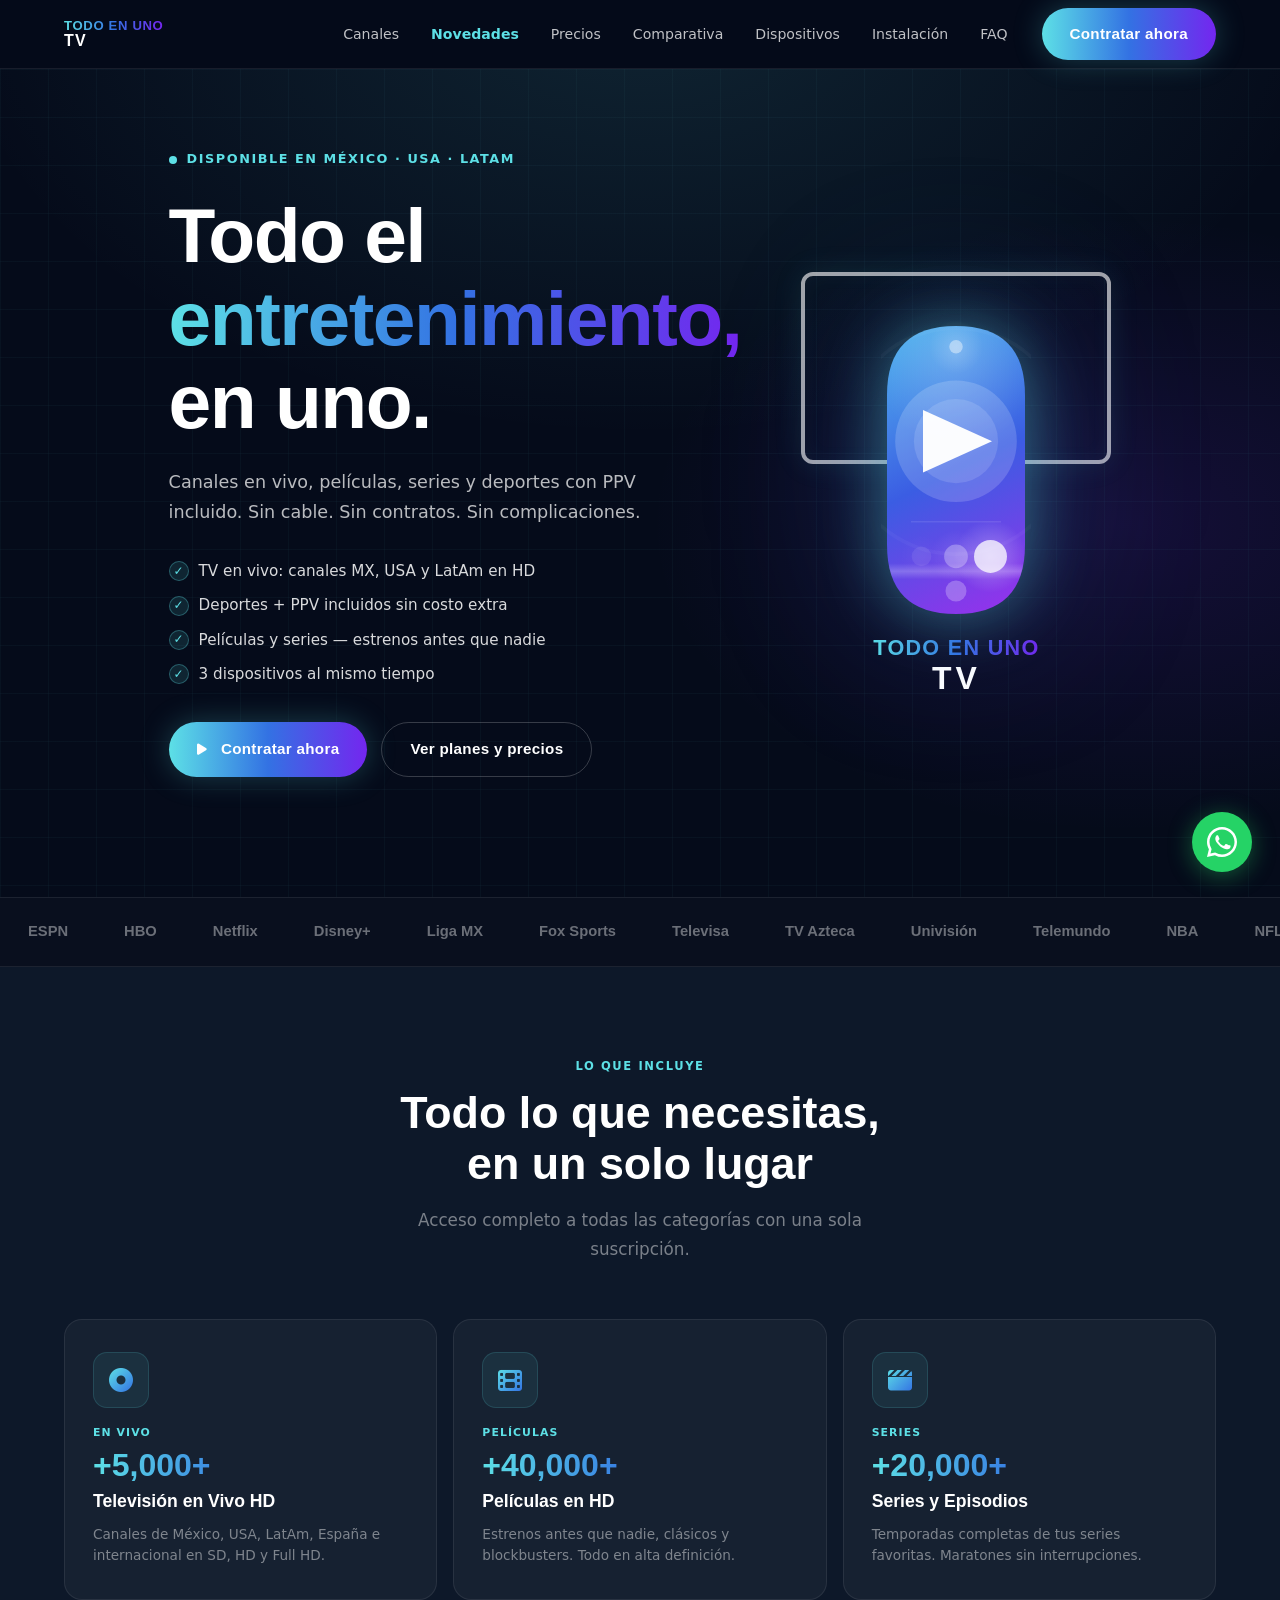
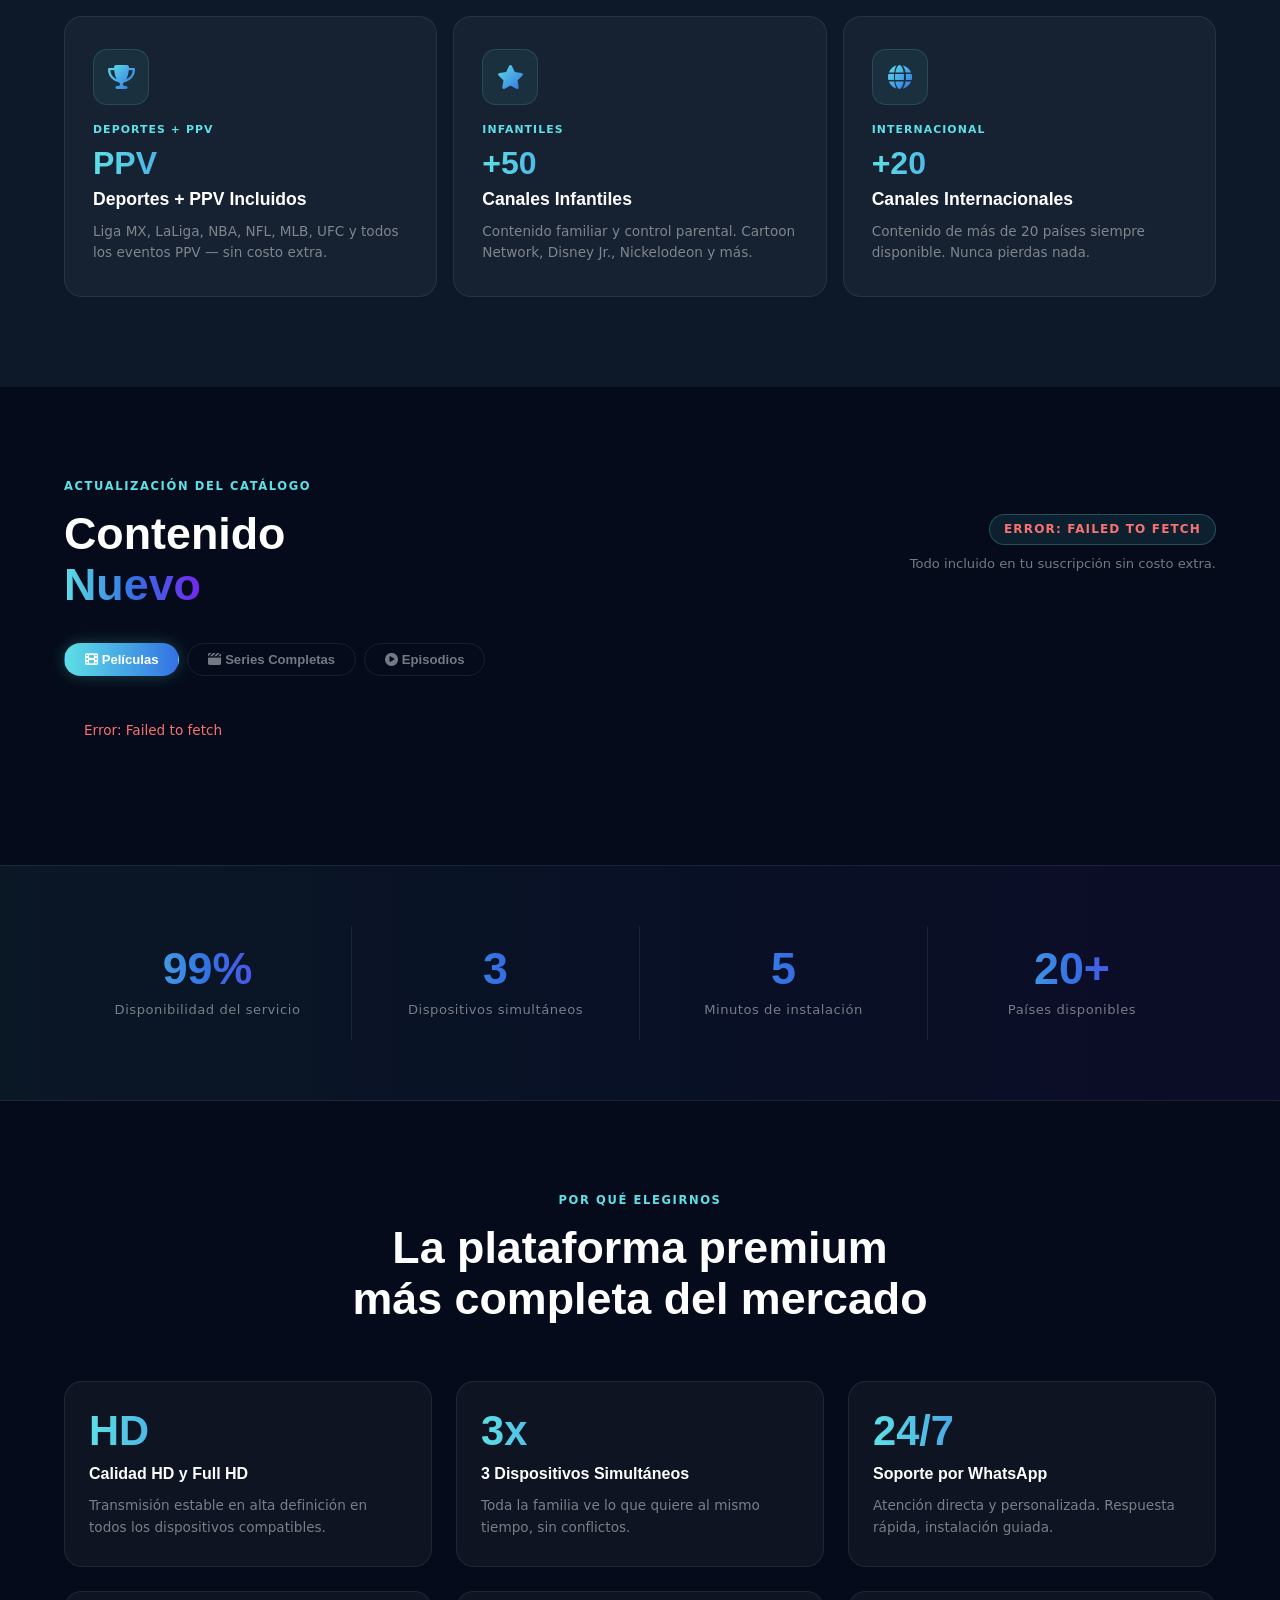
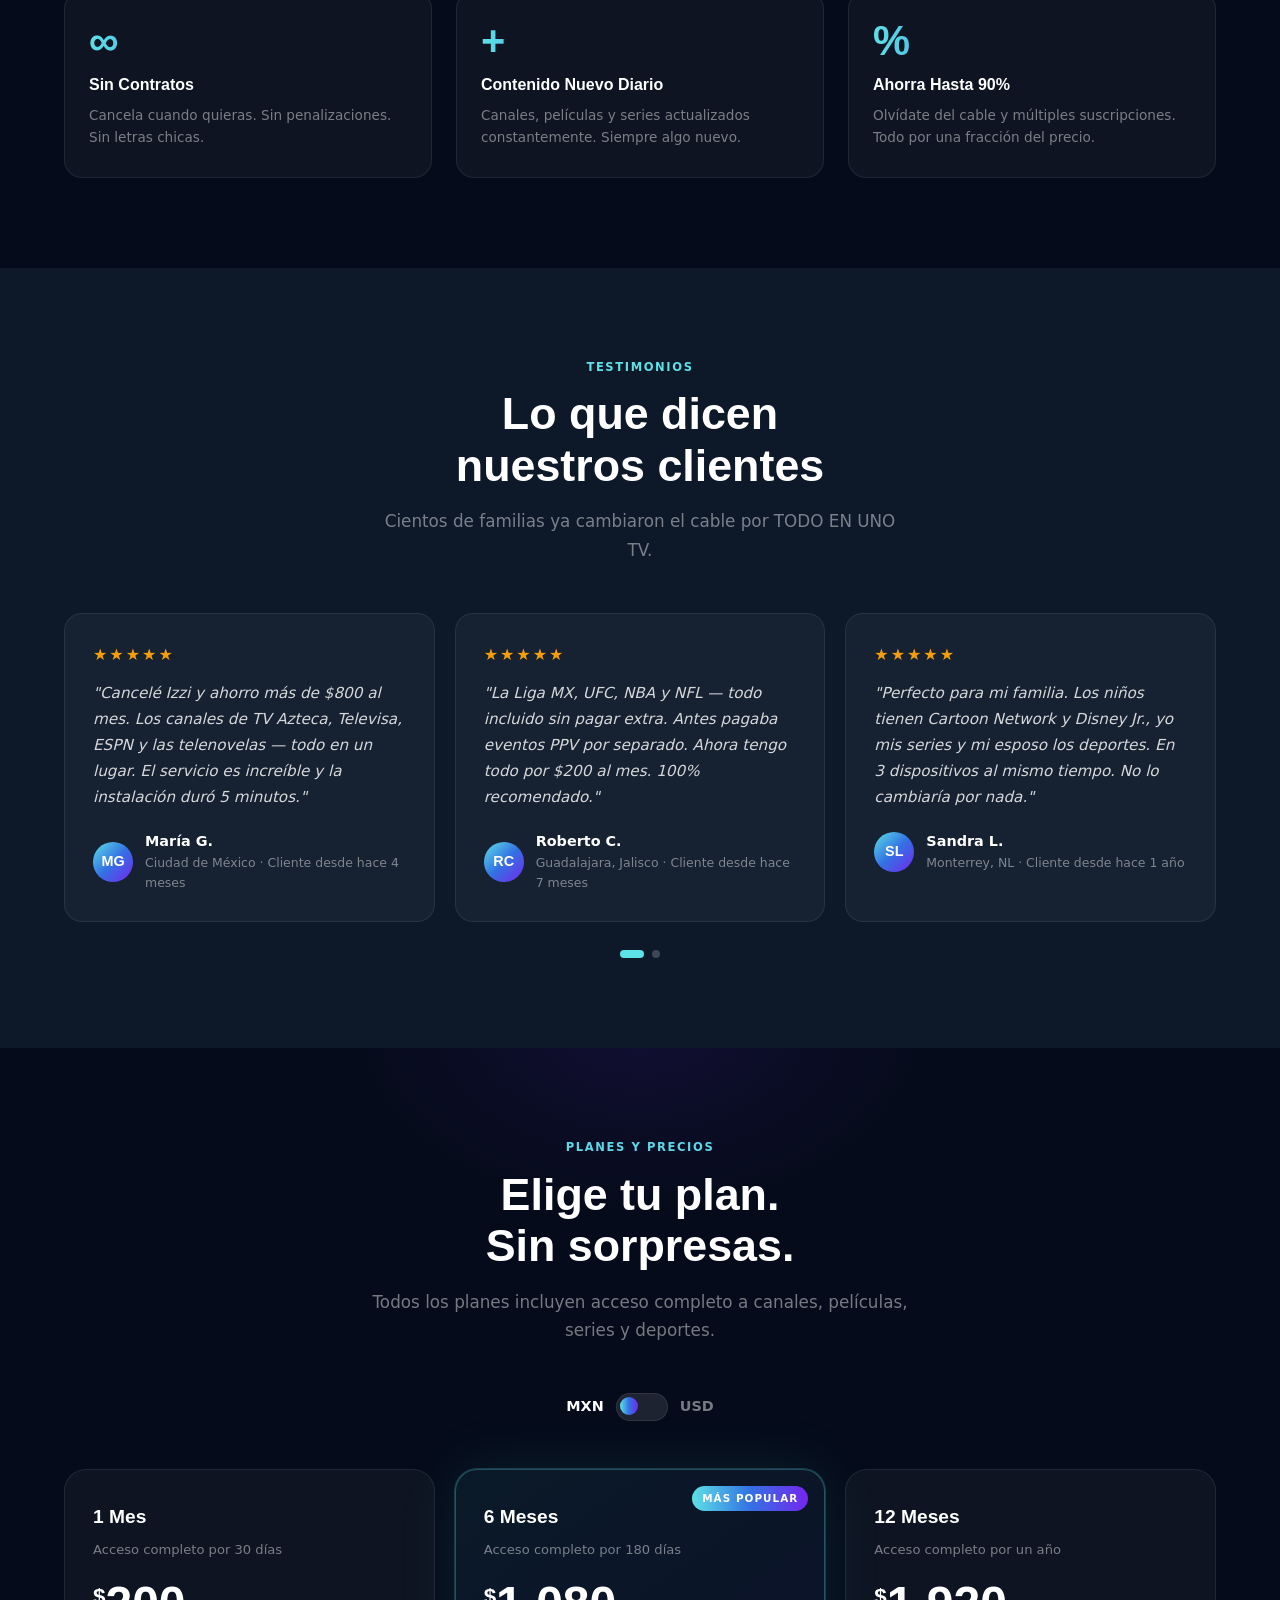
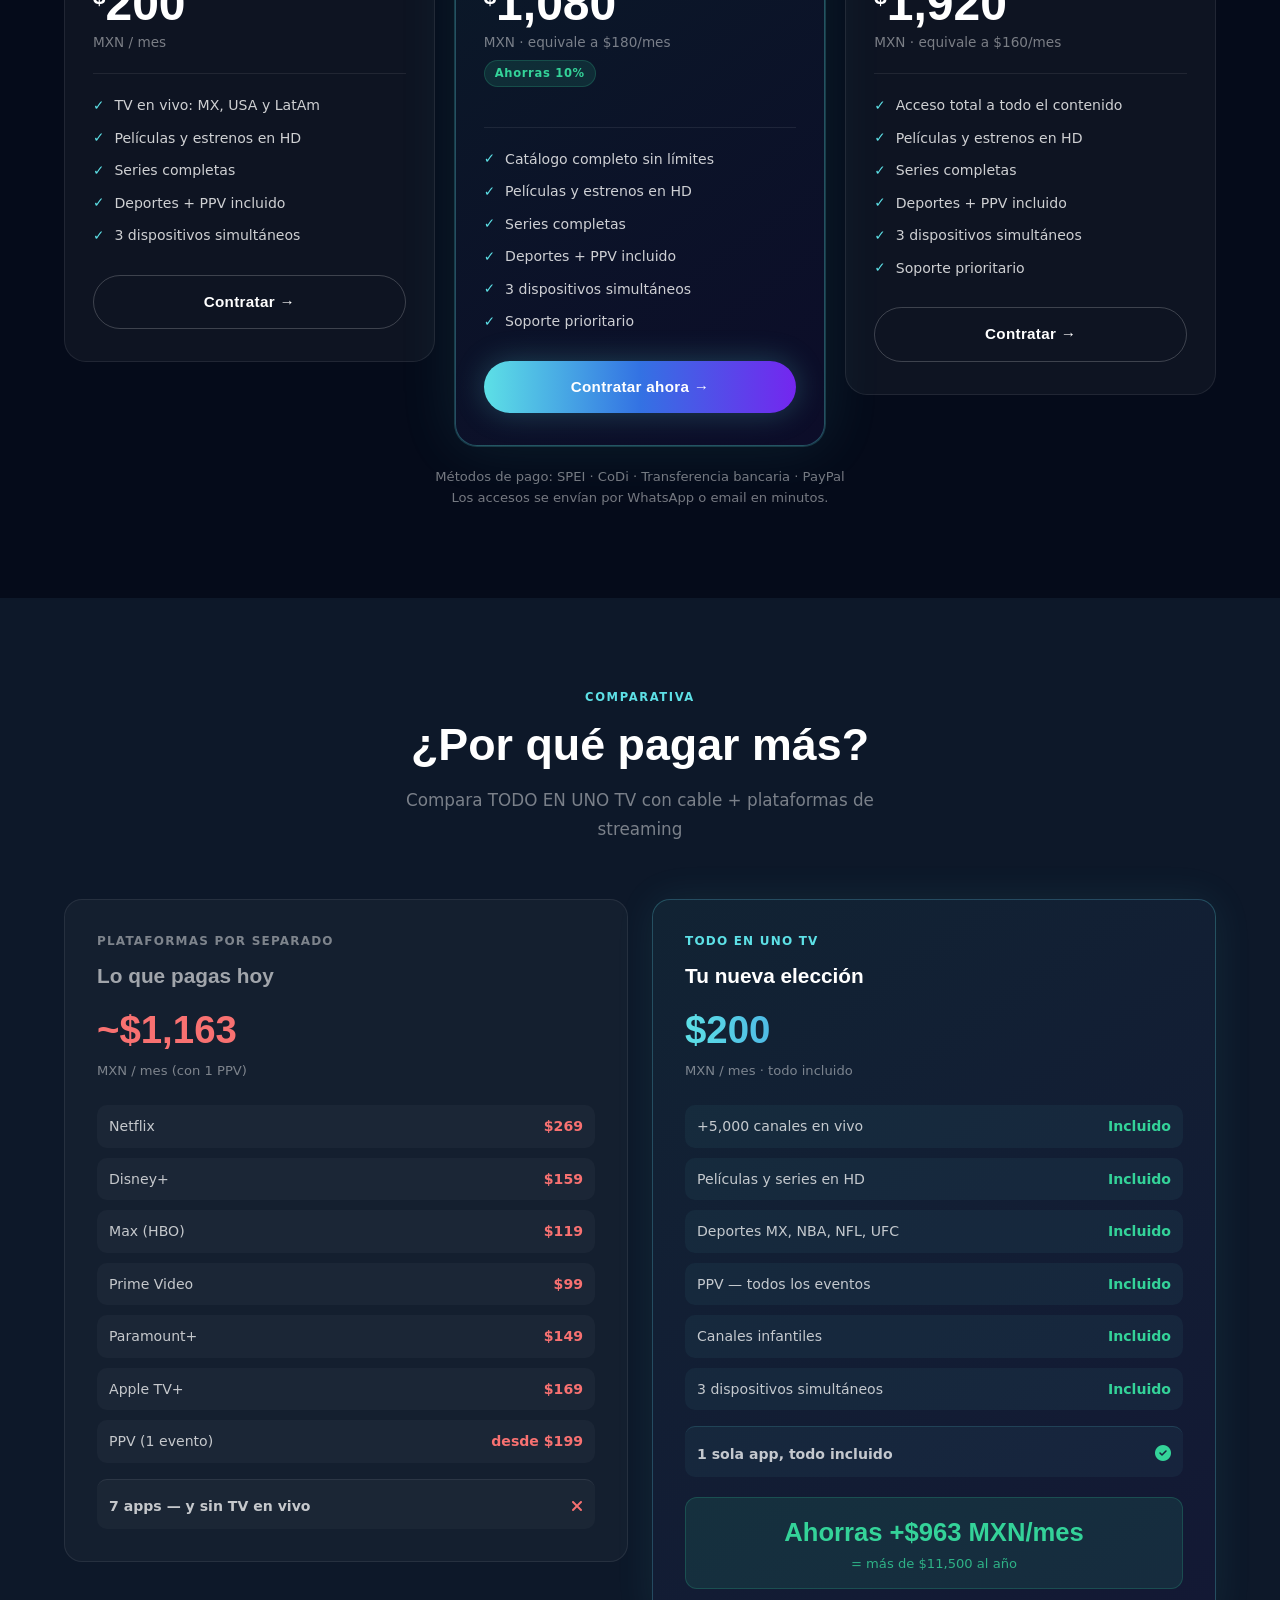
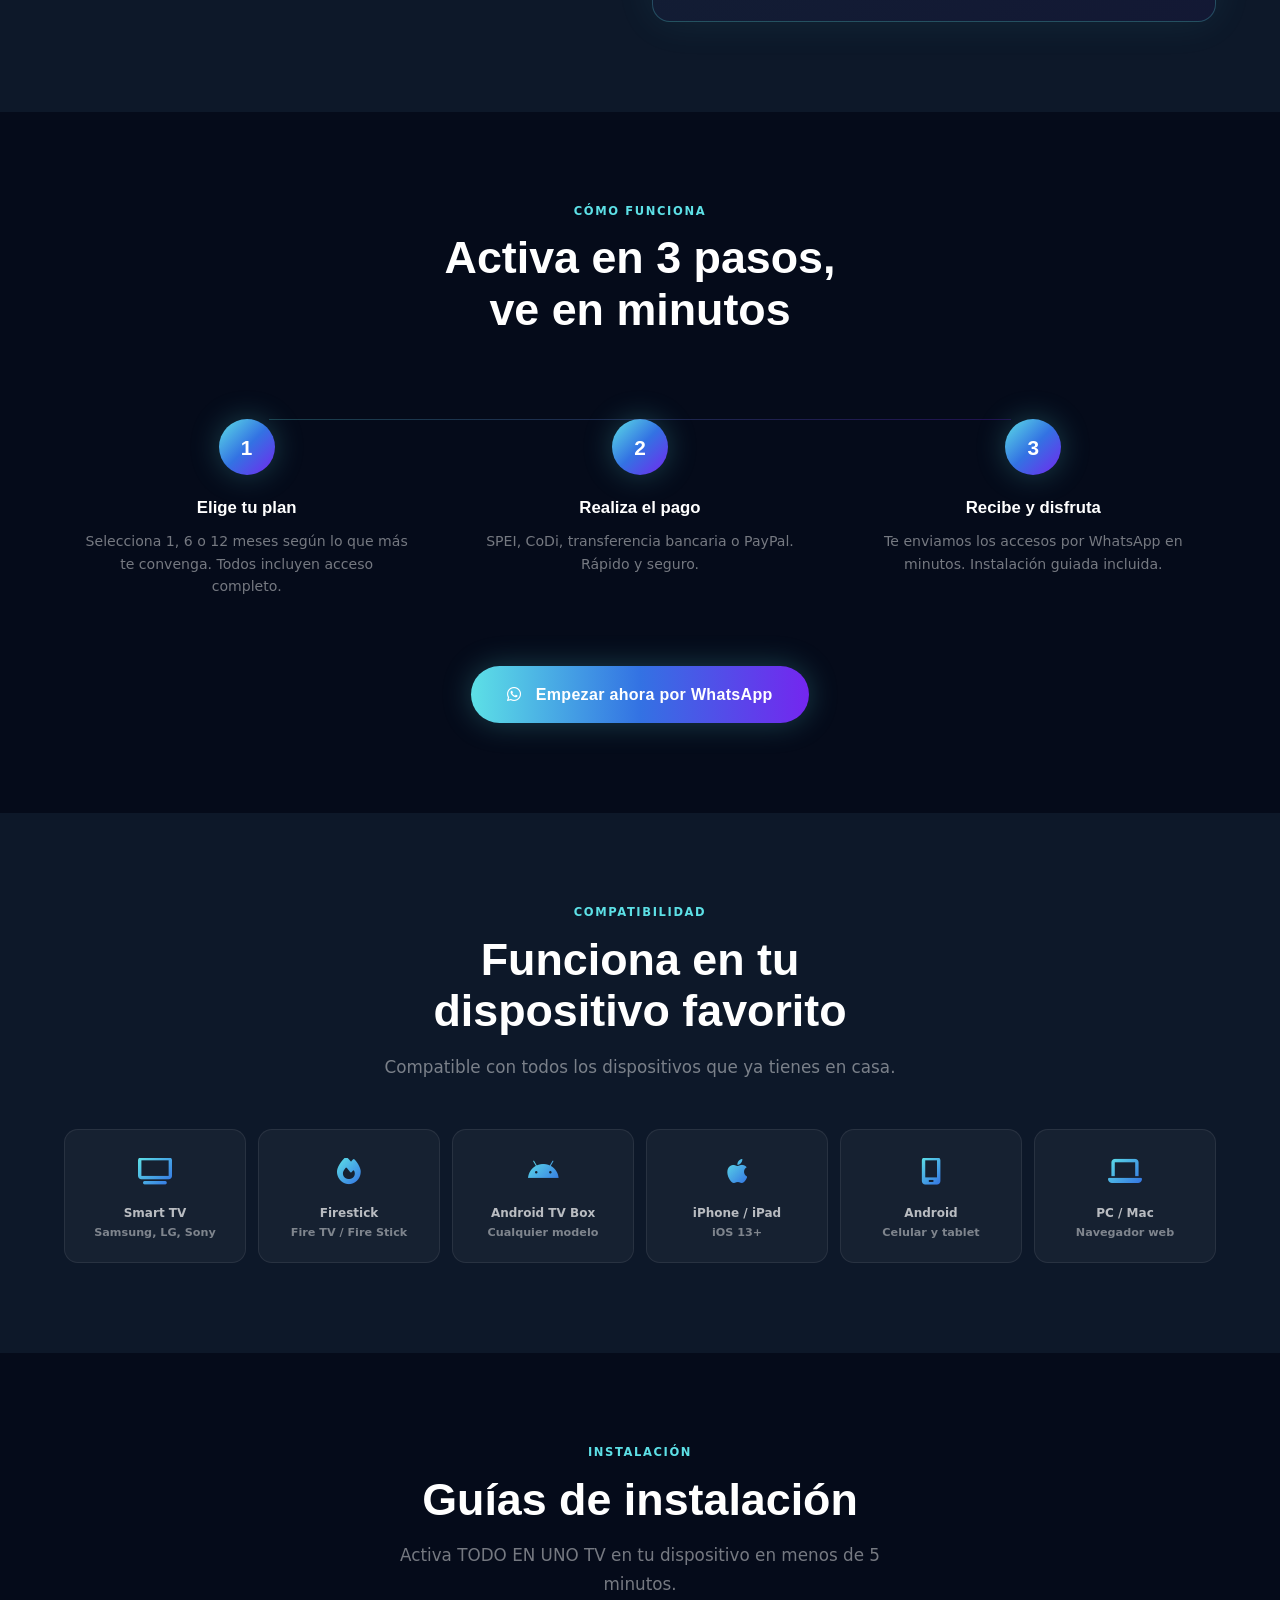
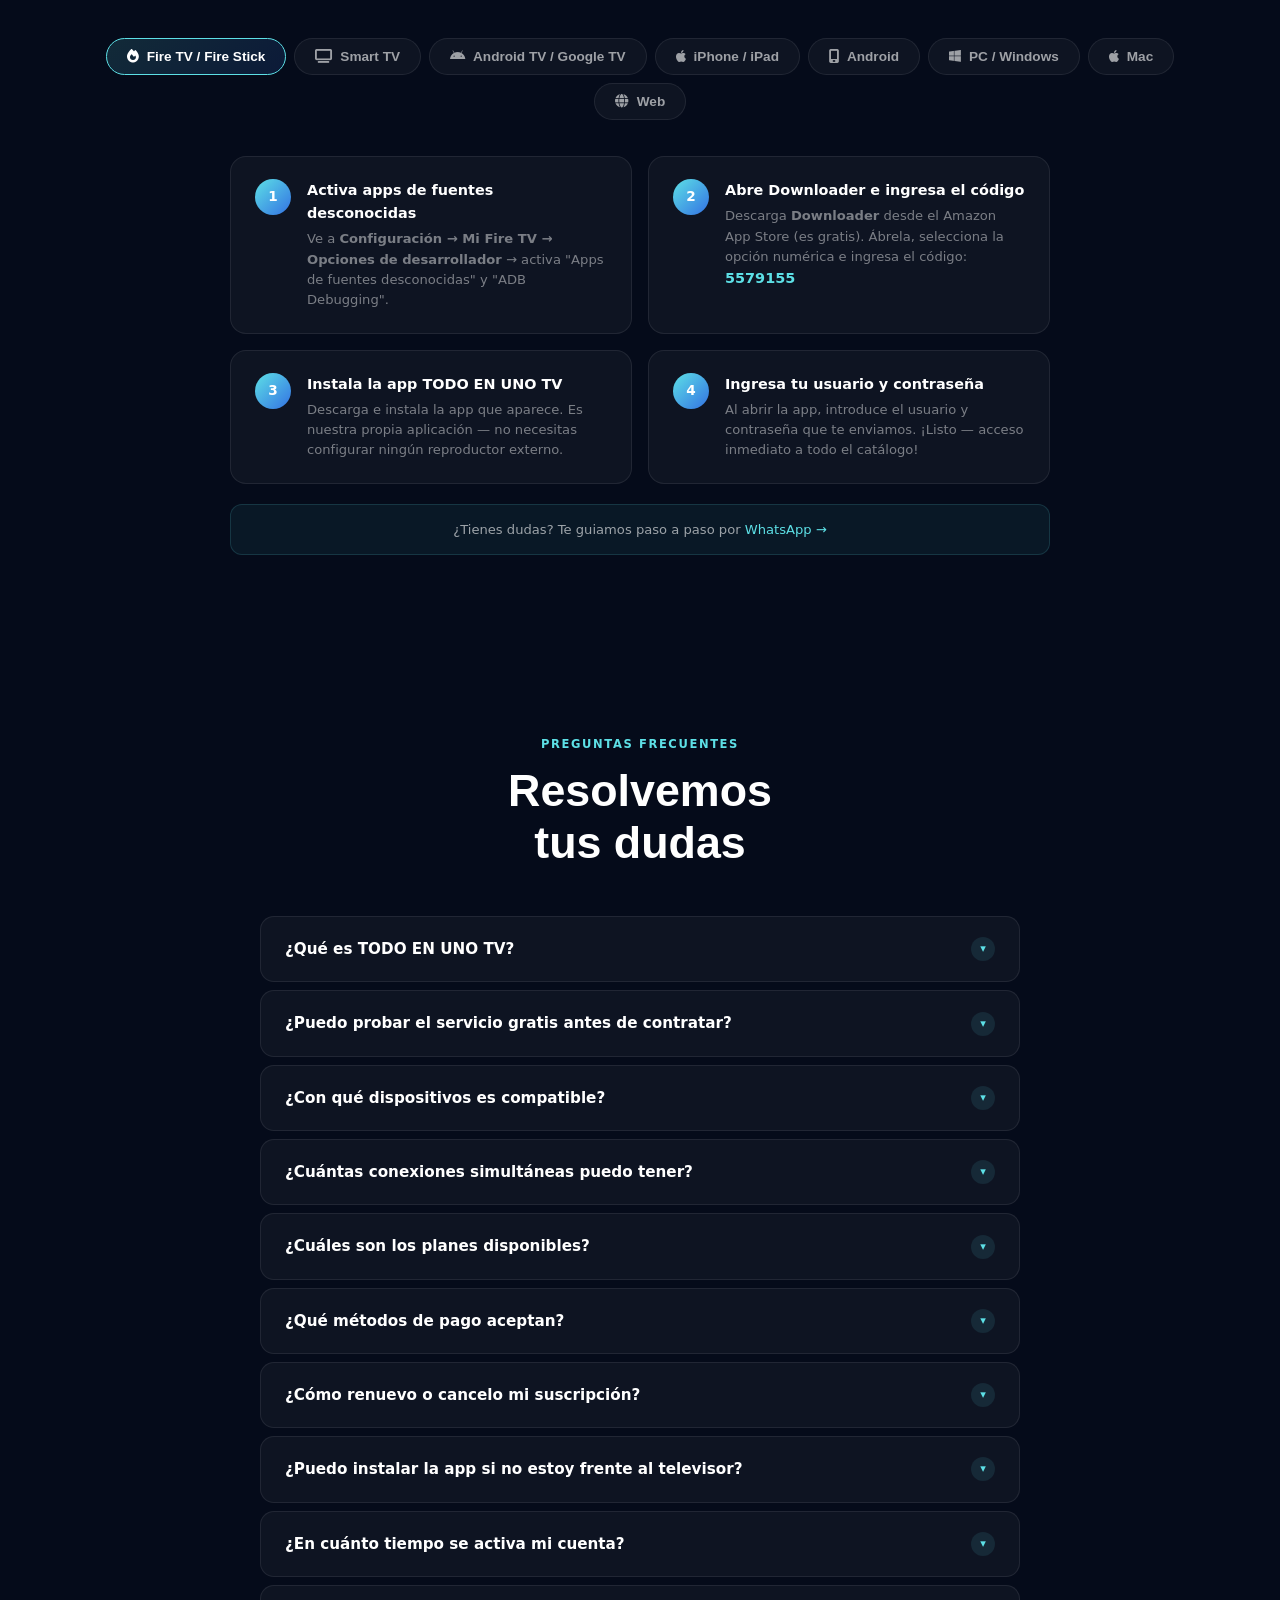
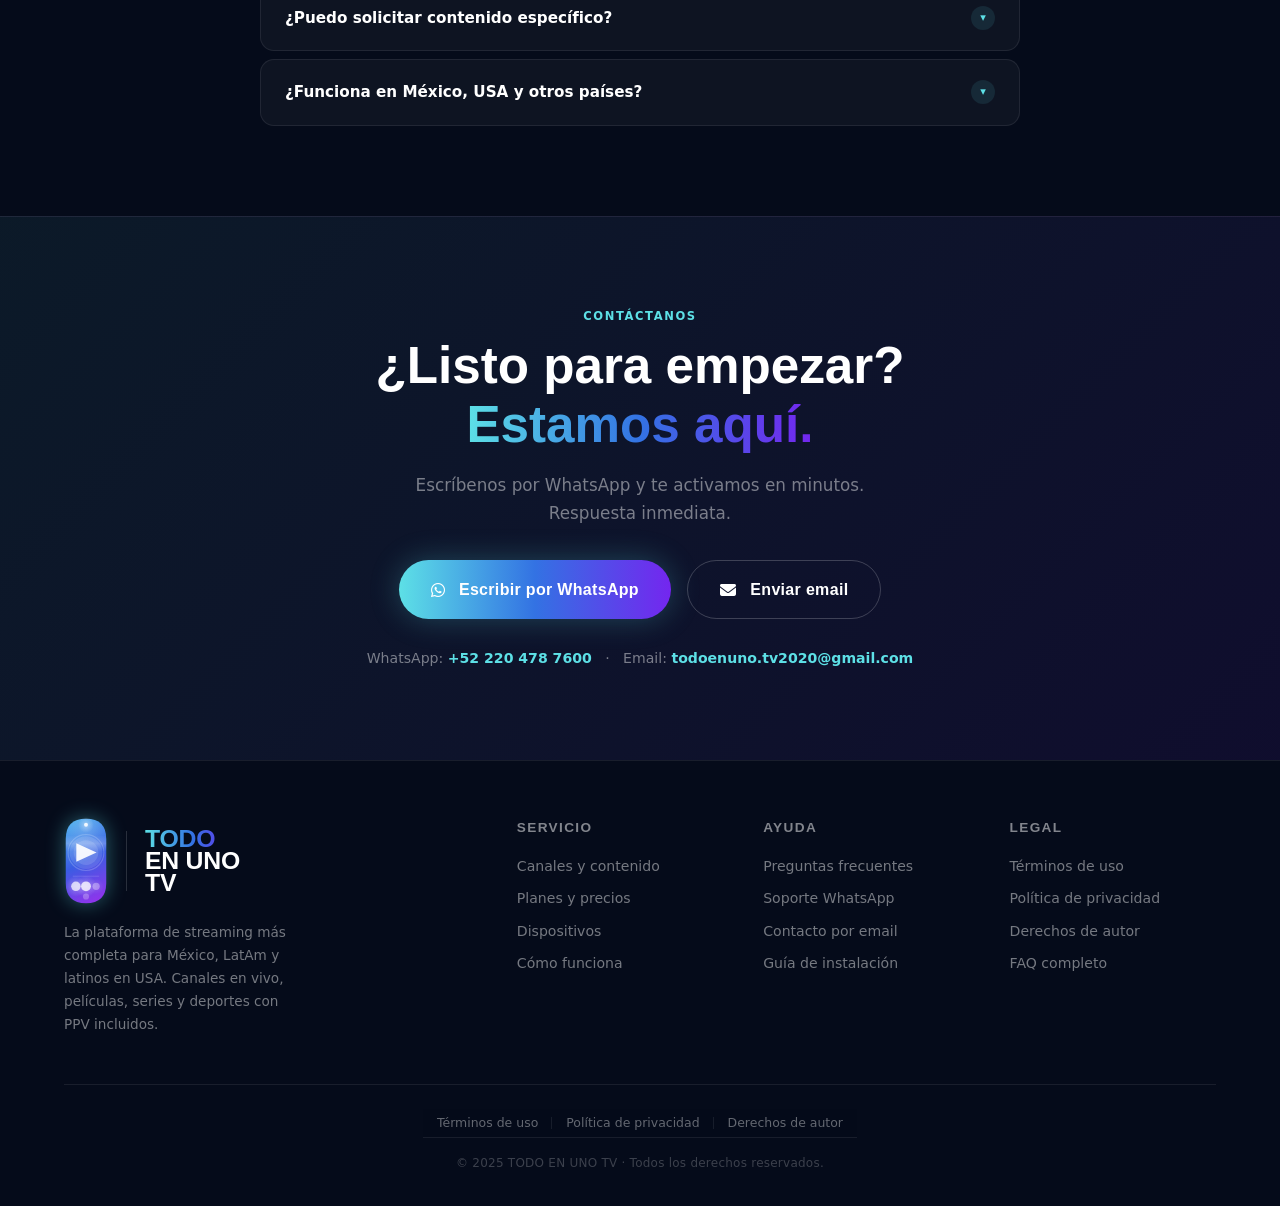
==== commit 74914c3d: "Update todoenunotv-website.html" ====
--- a/todoenunotv-website.html
+++ b/todoenunotv-website.html
@@ -1367,16 +1367,18 @@
     </div>
     <!-- Device tabs -->
     <div class="guides-tabs reveal">
-      <button class="guide-tab active" data-target="g-smarttv"><i class="fa-solid fa-tv"></i> Smart TV</button>
-      <button class="guide-tab" data-target="g-firestick"><i class="fa-solid fa-fire"></i> Firestick</button>
-      <button class="guide-tab" data-target="g-androidbox"><i class="fa-brands fa-android"></i> Android TV Box</button>
+      <button class="guide-tab active" data-target="g-firestick"><i class="fa-solid fa-fire"></i> Fire TV / Fire Stick</button>
+      <button class="guide-tab" data-target="g-smarttv"><i class="fa-solid fa-tv"></i> Smart TV</button>
+      <button class="guide-tab" data-target="g-androidbox"><i class="fa-brands fa-android"></i> Android TV / Google TV</button>
       <button class="guide-tab" data-target="g-iphone"><i class="fa-brands fa-apple"></i> iPhone / iPad</button>
       <button class="guide-tab" data-target="g-android"><i class="fa-solid fa-mobile-screen"></i> Android</button>
-      <button class="guide-tab" data-target="g-pc"><i class="fa-solid fa-laptop"></i> PC / Mac</button>
+      <button class="guide-tab" data-target="g-pc"><i class="fa-brands fa-windows"></i> PC / Windows</button>
+      <button class="guide-tab" data-target="g-mac"><i class="fa-brands fa-apple"></i> Mac</button>
+      <button class="guide-tab" data-target="g-web"><i class="fa-solid fa-globe"></i> Web</button>
     </div>
 
     <!-- Smart TV -->
-    <div class="guide-panel active reveal" id="g-smarttv">
+    <div class="guide-panel reveal" id="g-smarttv">
       <div class="guide-steps">
         <div class="guide-step"><div class="guide-step-num">1</div><div class="guide-step-body"><div class="guide-step-title">Abre la tienda de apps</div><div class="guide-step-desc">Ve a Samsung Smart Hub, LG Content Store o Sony Google Play Store según tu modelo de TV.</div></div></div>
         <div class="guide-step"><div class="guide-step-num">2</div><div class="guide-step-body"><div class="guide-step-title">Busca e instala la app</div><div class="guide-step-desc">Descarga <strong>IPTV Smarters Pro</strong> o <strong>TiviMate</strong> (ambas gratuitas y compatibles).</div></div></div>
@@ -1386,24 +1388,24 @@
       <div class="guide-note">¿Tienes dudas? Te guiamos paso a paso por <a href="https://wa.me/522204787600?text=Hola,%20necesito%20ayuda%20con%20la%20instalación%20en%20Smart%20TV" target="_blank">WhatsApp →</a></div>
     </div>
 
-    <!-- Firestick -->
-    <div class="guide-panel" id="g-firestick">
+    <!-- Fire TV / Fire Stick -->
+    <div class="guide-panel active reveal" id="g-firestick">
       <div class="guide-steps">
-        <div class="guide-step"><div class="guide-step-num">1</div><div class="guide-step-body"><div class="guide-step-title">Activa apps de fuentes desconocidas</div><div class="guide-step-desc">Ve a Configuración → Mi Fire TV → Opciones de desarrollador → Activa "Apps de fuentes desconocidas".</div></div></div>
-        <div class="guide-step"><div class="guide-step-num">2</div><div class="guide-step-body"><div class="guide-step-title">Descarga la app Downloader</div><div class="guide-step-desc">Búscala en el Amazon App Store de tu Firestick. Es gratuita y te permite instalar apps externas.</div></div></div>
-        <div class="guide-step"><div class="guide-step-num">3</div><div class="guide-step-body"><div class="guide-step-title">Instala la app de TODO EN UNO TV</div><div class="guide-step-desc">Abre Downloader, ingresa el enlace que te enviamos por WhatsApp y descarga el instalador.</div></div></div>
-        <div class="guide-step"><div class="guide-step-num">4</div><div class="guide-step-body"><div class="guide-step-title">Configura con tus datos</div><div class="guide-step-desc">Abre la app, selecciona "Xtream Codes" e ingresa las credenciales que te proporcionamos.</div></div></div>
-      </div>
-      <div class="guide-note">¿Tienes dudas? Te guiamos paso a paso por <a href="https://wa.me/522204787600?text=Hola,%20necesito%20ayuda%20con%20la%20instalación%20en%20Firestick" target="_blank">WhatsApp →</a></div>
-    </div>
-
-    <!-- Android TV Box -->
+        <div class="guide-step"><div class="guide-step-num">1</div><div class="guide-step-body"><div class="guide-step-title">Activa apps de fuentes desconocidas</div><div class="guide-step-desc">Ve a <strong>Configuración → Mi Fire TV → Opciones de desarrollador</strong> → activa "Apps de fuentes desconocidas" y "ADB Debugging".</div></div></div>
+        <div class="guide-step"><div class="guide-step-num">2</div><div class="guide-step-body"><div class="guide-step-title">Abre Downloader e ingresa el código</div><div class="guide-step-desc">Descarga <strong>Downloader</strong> desde el Amazon App Store (es gratis). Ábrela, selecciona la opción numérica e ingresa el código: <strong style="color:var(--c1);font-size:1.1em">5579155</strong></div></div></div>
+        <div class="guide-step"><div class="guide-step-num">3</div><div class="guide-step-body"><div class="guide-step-title">Instala la app TODO EN UNO TV</div><div class="guide-step-desc">Descarga e instala la app que aparece. Es nuestra propia aplicación — no necesitas configurar ningún reproductor externo.</div></div></div>
+        <div class="guide-step"><div class="guide-step-num">4</div><div class="guide-step-body"><div class="guide-step-title">Ingresa tu usuario y contraseña</div><div class="guide-step-desc">Al abrir la app, introduce el usuario y contraseña que te enviamos. ¡Listo — acceso inmediato a todo el catálogo!</div></div></div>
+      </div>
+      <div class="guide-note">¿Tienes dudas? Te guiamos paso a paso por <a href="https://wa.me/522204787600?text=Hola,%20necesito%20ayuda%20con%20la%20instalación%20en%20Fire%20TV%20Stick" target="_blank">WhatsApp →</a></div>
+    </div>
+
+    <!-- Android TV Box / Google TV -->
     <div class="guide-panel" id="g-androidbox">
       <div class="guide-steps">
-        <div class="guide-step"><div class="guide-step-num">1</div><div class="guide-step-body"><div class="guide-step-title">Abre Google Play Store</div><div class="guide-step-desc">En tu Android TV Box o Android TV, accede al Google Play Store desde la pantalla principal.</div></div></div>
-        <div class="guide-step"><div class="guide-step-num">2</div><div class="guide-step-body"><div class="guide-step-title">Instala IPTV Smarters Pro</div><div class="guide-step-desc">Busca "IPTV Smarters Pro" y descárgala. Es gratuita y compatible con todos los Android TV Box.</div></div></div>
-        <div class="guide-step"><div class="guide-step-num">3</div><div class="guide-step-body"><div class="guide-step-title">Agrega tu cuenta</div><div class="guide-step-desc">Selecciona "Cargar su playlist o archivo" → "Agregar usuario" e introduce los datos de acceso.</div></div></div>
-        <div class="guide-step"><div class="guide-step-num">4</div><div class="guide-step-body"><div class="guide-step-title">Disfruta el contenido</div><div class="guide-step-desc">Navega por canales, películas y series con control remoto desde la comodidad de tu sala.</div></div></div>
+        <div class="guide-step"><div class="guide-step-num">1</div><div class="guide-step-body"><div class="guide-step-title">Activa apps de fuentes desconocidas</div><div class="guide-step-desc">Ve a <strong>Configuración → Seguridad</strong> (o Preferencias del dispositivo) → activa "Fuentes desconocidas" o "Instalar apps desconocidas".</div></div></div>
+        <div class="guide-step"><div class="guide-step-num">2</div><div class="guide-step-body"><div class="guide-step-title">Descarga Downloader e ingresa el código</div><div class="guide-step-desc">Instala <strong>Downloader</strong> desde el Google Play Store (es gratis). Ábrela, selecciona la opción numérica e ingresa el código: <strong style="color:var(--c1);font-size:1.1em">5579155</strong></div></div></div>
+        <div class="guide-step"><div class="guide-step-num">3</div><div class="guide-step-body"><div class="guide-step-title">Instala la app TODO EN UNO TV</div><div class="guide-step-desc">Descarga e instala la app que aparece. Es nuestra propia aplicación — no necesitas configurar ningún reproductor externo.</div></div></div>
+        <div class="guide-step"><div class="guide-step-num">4</div><div class="guide-step-body"><div class="guide-step-title">Ingresa tu usuario y contraseña</div><div class="guide-step-desc">Al abrir la app, introduce el usuario y contraseña que te enviamos. ¡Listo — acceso inmediato a todo el catálogo!</div></div></div>
       </div>
       <div class="guide-note">¿Tienes dudas? Te guiamos paso a paso por <a href="https://wa.me/522204787600?text=Hola,%20necesito%20ayuda%20con%20la%20instalación%20en%20Android%20TV%20Box" target="_blank">WhatsApp →</a></div>
     </div>
@@ -1411,10 +1413,10 @@
     <!-- iPhone / iPad -->
     <div class="guide-panel" id="g-iphone">
       <div class="guide-steps">
-        <div class="guide-step"><div class="guide-step-num">1</div><div class="guide-step-body"><div class="guide-step-title">Abre el App Store</div><div class="guide-step-desc">En tu iPhone o iPad, ve al App Store de Apple (requiere iOS 13 o superior).</div></div></div>
-        <div class="guide-step"><div class="guide-step-num">2</div><div class="guide-step-body"><div class="guide-step-title">Descarga GSE Smart IPTV</div><div class="guide-step-desc">Busca "GSE Smart IPTV" o "IPTV Smarters Pro" e instala la app. Ambas son compatibles.</div></div></div>
-        <div class="guide-step"><div class="guide-step-num">3</div><div class="guide-step-body"><div class="guide-step-title">Ingresa los datos de acceso</div><div class="guide-step-desc">En la app, selecciona "Remote Playlists" → "+" y añade la URL con tu usuario y contraseña.</div></div></div>
-        <div class="guide-step"><div class="guide-step-num">4</div><div class="guide-step-body"><div class="guide-step-title">Activa y disfruta</div><div class="guide-step-desc">En segundos carga todo el catálogo. Puedes usar AirPlay para ver en tu Smart TV también.</div></div></div>
+        <div class="guide-step"><div class="guide-step-num">1</div><div class="guide-step-body"><div class="guide-step-title">Descarga Smarters Player Lite</div><div class="guide-step-desc">Disponible gratis en el App Store. <a href="https://apps.apple.com/es/app/smarters-player-lite/id1628995509" target="_blank" style="color:var(--c1)">Descargar Smarters Player Lite →</a></div></div></div>
+        <div class="guide-step"><div class="guide-step-num">2</div><div class="guide-step-body"><div class="guide-step-title">Abre la app e ingresa tus datos</div><div class="guide-step-desc">Selecciona <strong>"Login with Xtream Codes API"</strong> e introduce el servidor, usuario y contraseña que te enviamos.</div></div></div>
+        <div class="guide-step"><div class="guide-step-num">3</div><div class="guide-step-body"><div class="guide-step-title">Carga el catálogo</div><div class="guide-step-desc">En segundos tendrás acceso a todos los canales, películas y series en tu iPhone o iPad.</div></div></div>
+        <div class="guide-step"><div class="guide-step-num">4</div><div class="guide-step-body"><div class="guide-step-title">¡Listo para ver!</div><div class="guide-step-desc">Compatible con AirPlay — transmite a tu Smart TV fácilmente desde tu iPhone o iPad.</div></div></div>
       </div>
       <div class="guide-note">¿Tienes dudas? Te guiamos paso a paso por <a href="https://wa.me/522204787600?text=Hola,%20necesito%20ayuda%20con%20la%20instalación%20en%20iPhone" target="_blank">WhatsApp →</a></div>
     </div>
@@ -1422,23 +1424,45 @@
     <!-- Android móvil -->
     <div class="guide-panel" id="g-android">
       <div class="guide-steps">
-        <div class="guide-step"><div class="guide-step-num">1</div><div class="guide-step-body"><div class="guide-step-title">Descarga IPTV Smarters Pro</div><div class="guide-step-desc">Busca "IPTV Smarters Pro" en Google Play Store e instálala en tu celular o tablet Android.</div></div></div>
-        <div class="guide-step"><div class="guide-step-num">2</div><div class="guide-step-body"><div class="guide-step-title">Elige el tipo de login</div><div class="guide-step-desc">Al abrir la app, selecciona "Cargar su playlist" → "Login with Xtream Codes API".</div></div></div>
-        <div class="guide-step"><div class="guide-step-num">3</div><div class="guide-step-body"><div class="guide-step-title">Ingresa tus credenciales</div><div class="guide-step-desc">Introduce el servidor, nombre de usuario y contraseña que recibiste por WhatsApp o email.</div></div></div>
-        <div class="guide-step"><div class="guide-step-num">4</div><div class="guide-step-body"><div class="guide-step-title">¡Todo listo!</div><div class="guide-step-desc">Accede a canales en vivo, películas y series en tu Android donde sea que estés.</div></div></div>
+        <div class="guide-step"><div class="guide-step-num">1</div><div class="guide-step-body"><div class="guide-step-title">Activa fuentes desconocidas</div><div class="guide-step-desc">Ve a <strong>Configuración → Seguridad</strong> → activa "Instalar apps de fuentes desconocidas" (solo necesario si no descargas desde Play Store).</div></div></div>
+        <div class="guide-step"><div class="guide-step-num">2</div><div class="guide-step-body"><div class="guide-step-title">Descarga Downloader e ingresa el código</div><div class="guide-step-desc">Instala <strong>Downloader</strong> desde Google Play Store (es gratis). Ábrela, selecciona la opción numérica e ingresa el código: <strong style="color:var(--c1);font-size:1.1em">5579155</strong></div></div></div>
+        <div class="guide-step"><div class="guide-step-num">3</div><div class="guide-step-body"><div class="guide-step-title">Instala la app TODO EN UNO TV</div><div class="guide-step-desc">Descarga e instala la app que aparece. Es nuestra propia aplicación — no necesitas ningún reproductor externo.</div></div></div>
+        <div class="guide-step"><div class="guide-step-num">4</div><div class="guide-step-body"><div class="guide-step-title">Ingresa tu usuario y contraseña</div><div class="guide-step-desc">Al abrir la app, introduce el usuario y contraseña que te enviamos. ¡Acceso inmediato a todo el catálogo desde tu celular!</div></div></div>
       </div>
       <div class="guide-note">¿Tienes dudas? Te guiamos paso a paso por <a href="https://wa.me/522204787600?text=Hola,%20necesito%20ayuda%20con%20la%20instalación%20en%20Android" target="_blank">WhatsApp →</a></div>
     </div>
 
-    <!-- PC / Mac -->
+    <!-- PC / Windows -->
     <div class="guide-panel" id="g-pc">
       <div class="guide-steps">
-        <div class="guide-step"><div class="guide-step-num">1</div><div class="guide-step-body"><div class="guide-step-title">Sin instalación necesaria</div><div class="guide-step-desc">En PC o Mac puedes acceder directamente desde el navegador. Compatible con Chrome, Firefox, Edge y Safari.</div></div></div>
-        <div class="guide-step"><div class="guide-step-num">2</div><div class="guide-step-body"><div class="guide-step-title">Entra al portal web</div><div class="guide-step-desc">Abre el enlace de acceso que te enviamos por WhatsApp o email en tu navegador favorito.</div></div></div>
-        <div class="guide-step"><div class="guide-step-num">3</div><div class="guide-step-body"><div class="guide-step-title">Inicia sesión</div><div class="guide-step-desc">Introduce tu usuario y contraseña. Opcional: instala <strong>VLC Media Player</strong> para mejor calidad.</div></div></div>
-        <div class="guide-step"><div class="guide-step-num">4</div><div class="guide-step-body"><div class="guide-step-title">Navega y disfruta</div><div class="guide-step-desc">Accede a todos los canales, películas y series desde tu computadora, sin necesidad de instalar nada.</div></div></div>
-      </div>
-      <div class="guide-note">¿Tienes dudas? Te guiamos paso a paso por <a href="https://wa.me/522204787600?text=Hola,%20necesito%20ayuda%20con%20la%20instalación%20en%20PC%20o%20Mac" target="_blank">WhatsApp →</a></div>
+        <div class="guide-step"><div class="guide-step-num">1</div><div class="guide-step-body"><div class="guide-step-title">Descarga IPTV Stream Player</div><div class="guide-step-desc">Disponible gratis en la Microsoft Store. <a href="https://apps.microsoft.com/detail/9pmrbqz7824h?hl=es-MX&gl=MX" target="_blank" style="color:var(--c1)">Descargar IPTV Stream Player →</a></div></div></div>
+        <div class="guide-step"><div class="guide-step-num">2</div><div class="guide-step-body"><div class="guide-step-title">Abre la app e ingresa tus datos</div><div class="guide-step-desc">Al abrir IPTV Stream Player, selecciona <strong>"Xtream Codes"</strong> e introduce el servidor, usuario y contraseña que te enviamos.</div></div></div>
+        <div class="guide-step"><div class="guide-step-num">3</div><div class="guide-step-body"><div class="guide-step-title">Carga el catálogo</div><div class="guide-step-desc">En segundos tendrás acceso a todos los canales en vivo, películas y series directamente en tu PC.</div></div></div>
+        <div class="guide-step"><div class="guide-step-num">4</div><div class="guide-step-body"><div class="guide-step-title">¡Listo para ver!</div><div class="guide-step-desc">Navega por el catálogo completo con una interfaz optimizada para Windows. Compatible con Windows 10 y 11.</div></div></div>
+      </div>
+      <div class="guide-note">¿Tienes dudas? Te guiamos paso a paso por <a href="https://wa.me/522204787600?text=Hola,%20necesito%20ayuda%20con%20la%20instalación%20en%20PC%20Windows" target="_blank">WhatsApp →</a></div>
+    </div>
+
+    <!-- Mac -->
+    <div class="guide-panel" id="g-mac">
+      <div class="guide-steps">
+        <div class="guide-step"><div class="guide-step-num">1</div><div class="guide-step-body"><div class="guide-step-title">Descarga Smarters Player Lite</div><div class="guide-step-desc">Disponible gratis en el Mac App Store. <a href="https://apps.apple.com/mx/app/smarters-player-lite/id1628995509" target="_blank" style="color:var(--c1)">Descargar Smarters Player Lite →</a></div></div></div>
+        <div class="guide-step"><div class="guide-step-num">2</div><div class="guide-step-body"><div class="guide-step-title">Abre la app e ingresa tus datos</div><div class="guide-step-desc">Al abrir Smarters Player Lite, selecciona <strong>"Login with Xtream Codes API"</strong> e introduce el servidor, usuario y contraseña que te enviamos.</div></div></div>
+        <div class="guide-step"><div class="guide-step-num">3</div><div class="guide-step-body"><div class="guide-step-title">Carga el catálogo</div><div class="guide-step-desc">En segundos tendrás acceso a todos los canales en vivo, películas y series directamente en tu Mac.</div></div></div>
+        <div class="guide-step"><div class="guide-step-num">4</div><div class="guide-step-body"><div class="guide-step-title">¡Listo para ver!</div><div class="guide-step-desc">Navega por el catálogo completo con una interfaz optimizada para macOS. También puedes usar AirPlay para ver en tu TV.</div></div></div>
+      </div>
+      <div class="guide-note">¿Tienes dudas? Te guiamos paso a paso por <a href="https://wa.me/522204787600?text=Hola,%20necesito%20ayuda%20con%20la%20instalación%20en%20Mac" target="_blank">WhatsApp →</a></div>
+    </div>
+
+    <!-- Web -->
+    <div class="guide-panel" id="g-web">
+      <div class="guide-steps">
+        <div class="guide-step"><div class="guide-step-num">1</div><div class="guide-step-body"><div class="guide-step-title">Sin instalación — solo un navegador</div><div class="guide-step-desc">Compatible con Chrome, Firefox, Edge y Safari en cualquier computadora, celular o tablet. No se descarga nada.</div></div></div>
+        <div class="guide-step"><div class="guide-step-num">2</div><div class="guide-step-body"><div class="guide-step-title">Abre el player web</div><div class="guide-step-desc">Ve a <strong><a href="https://player.todoenunotv.com" target="_blank" style="color:var(--c1)">player.todoenunotv.com</a></strong> directamente desde tu navegador favorito.</div></div></div>
+        <div class="guide-step"><div class="guide-step-num">3</div><div class="guide-step-body"><div class="guide-step-title">Ingresa tu usuario y contraseña</div><div class="guide-step-desc">Introduce las credenciales que recibiste por WhatsApp al contratar. El acceso es inmediato.</div></div></div>
+        <div class="guide-step"><div class="guide-step-num">4</div><div class="guide-step-body"><div class="guide-step-title">¡Listo para ver!</div><div class="guide-step-desc">Accede a todos los canales en vivo, películas y series desde cualquier dispositivo con navegador, sin configurar nada más.</div></div></div>
+      </div>
+      <div class="guide-note">¿Tienes dudas? Te guiamos paso a paso por <a href="https://wa.me/522204787600?text=Hola,%20necesito%20ayuda%20para%20acceder%20al%20player%20web" target="_blank">WhatsApp →</a></div>
     </div>
   </div>
 </section>
@@ -1563,18 +1587,18 @@
       <div>
         <div class="footer-col-title">Legal</div>
         <div class="footer-links">
-          <a href="terminosdeuso.html" target="_blank">Términos de uso</a>
-          <a href="politicadeprivacidad.html" target="_blank">Política de privacidad</a>
-          <a href="derechosdeautor.html" target="_blank">Derechos de autor</a>
+          <a href='/terminosdeuso' target='_blank'>Términos de uso</a>
+          <a href='/politicadeprivacidad' target='_blank'>Política de privacidad</a>
+          <a href='/derechosdeautor' target='_blank'>Derechos de autor</a>
           <a href="https://www.todoenunotv.com/preguntasfrecuentes" target="_blank">FAQ completo</a>
         </div>
       </div>
     </div>
     <div class="footer-bottom">
       <nav class="footer-legal">
-        <a href="terminosdeuso.html" target="_blank" rel="noopener">Términos de uso</a>
-        <a href="politicadeprivacidad.html" target="_blank" rel="noopener">Política de privacidad</a>
-        <a href="derechosdeautor.html" target="_blank" rel="noopener">Derechos de autor</a>
+        <a href='/terminosdeuso' rel='noopener' target='_blank'>Términos de uso</a>
+        <a href='/politicadeprivacidad' rel='noopener' target='_blank'>Política de privacidad</a>
+        <a href='/derechosdeautor' rel='noopener' target='_blank'>Derechos de autor</a>
       </nav>
       <div style="font-size:.75rem;color:rgba(255,255,255,.22);letter-spacing:.02em">© 2025 TODO EN UNO TV · Todos los derechos reservados.</div>
     </div>
@@ -1731,7 +1755,7 @@
     }
   });
 },{threshold:.4});
-document.querySelectorAll('[data-target]').forEach(el=>counterObs.observe(el));
+document.querySelectorAll('.cat-count [data-target]').forEach(el=>counterObs.observe(el));
 
 /* ══════════════════════════════════════════════════
    TESTIMONIALS CAROUSEL
